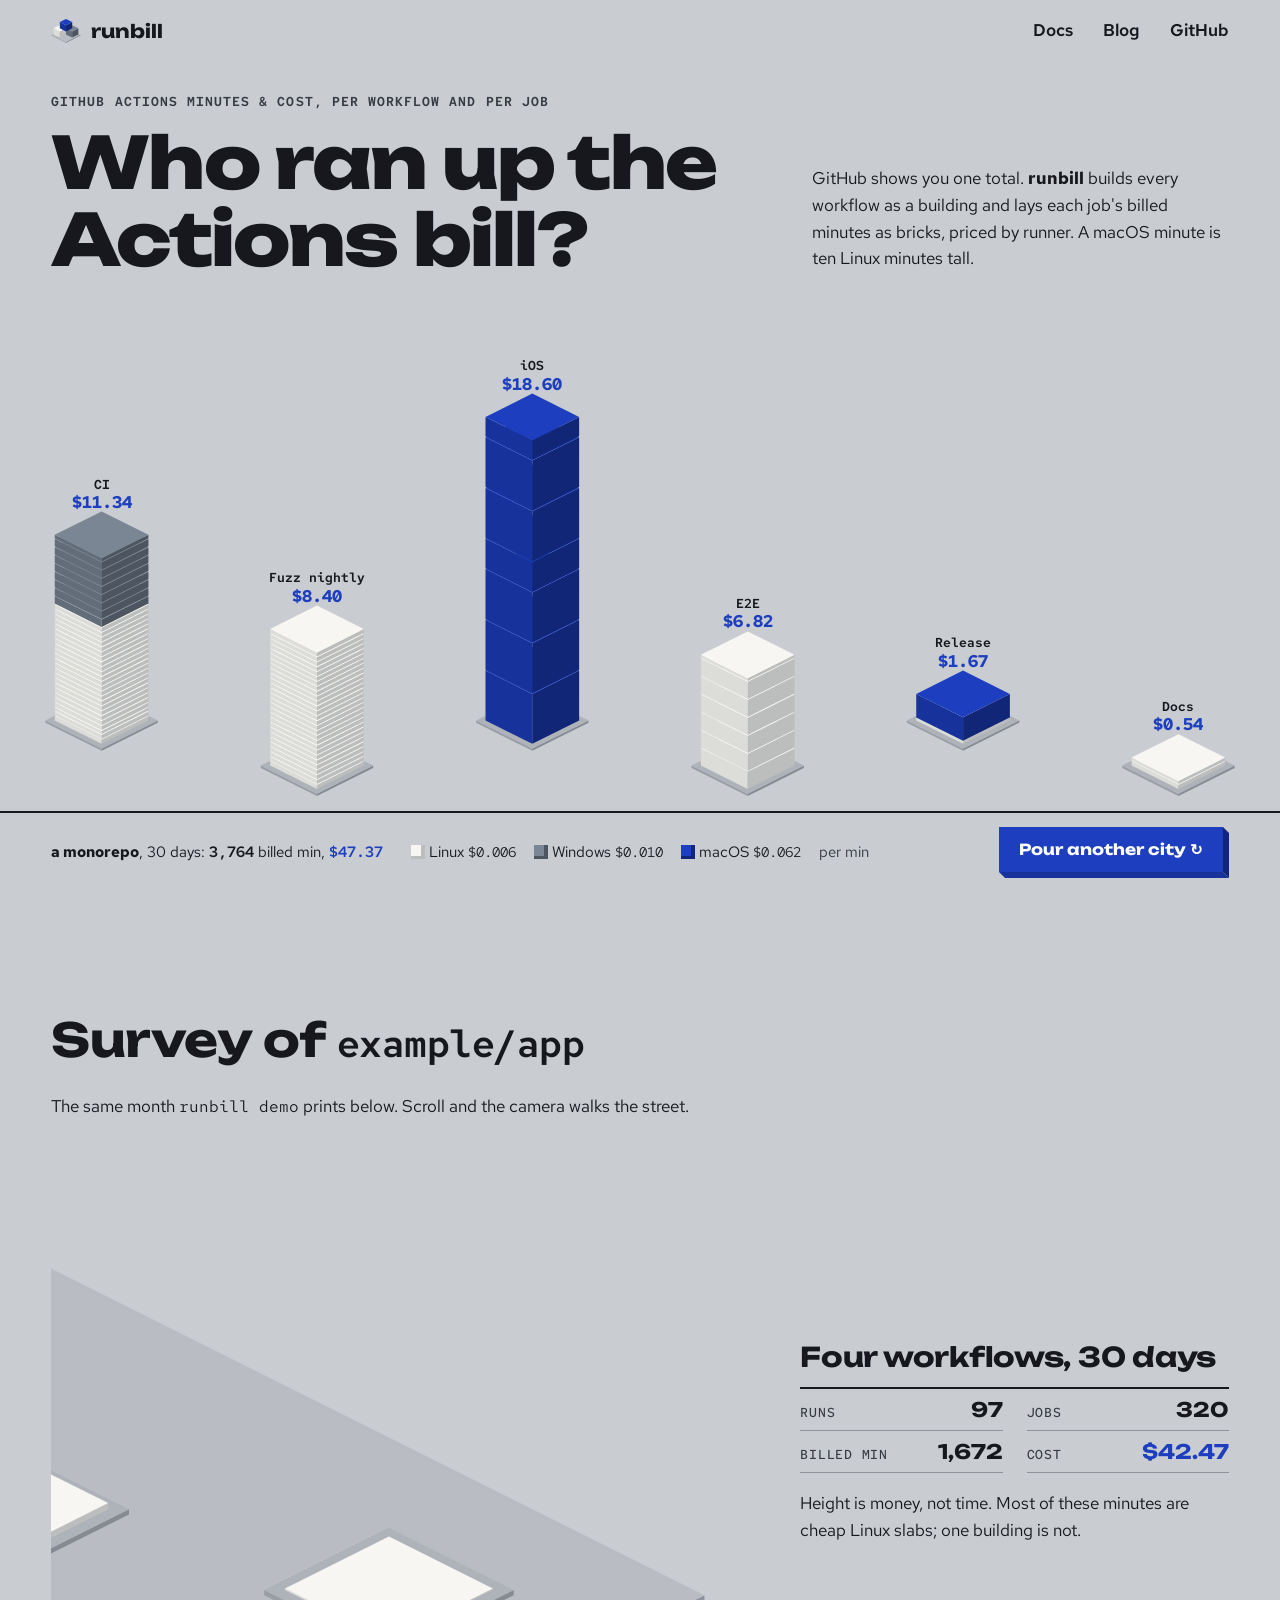
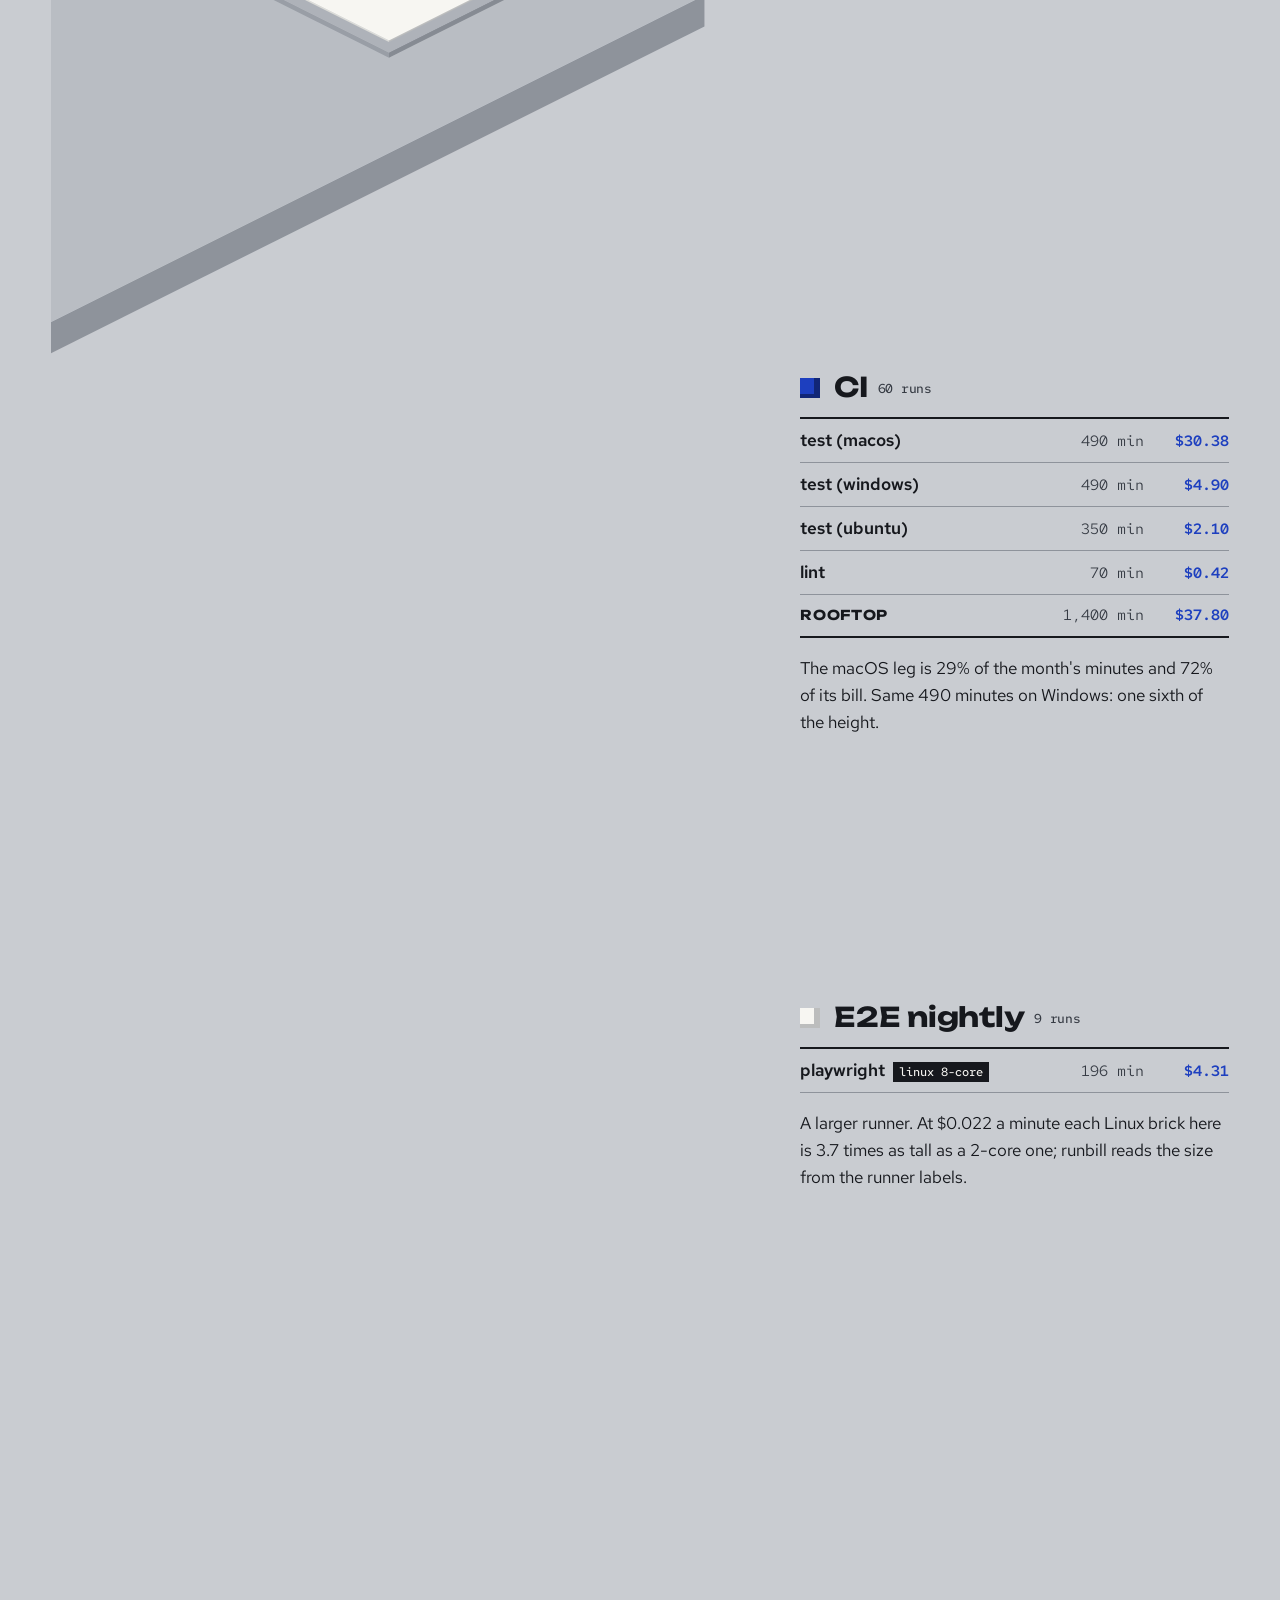
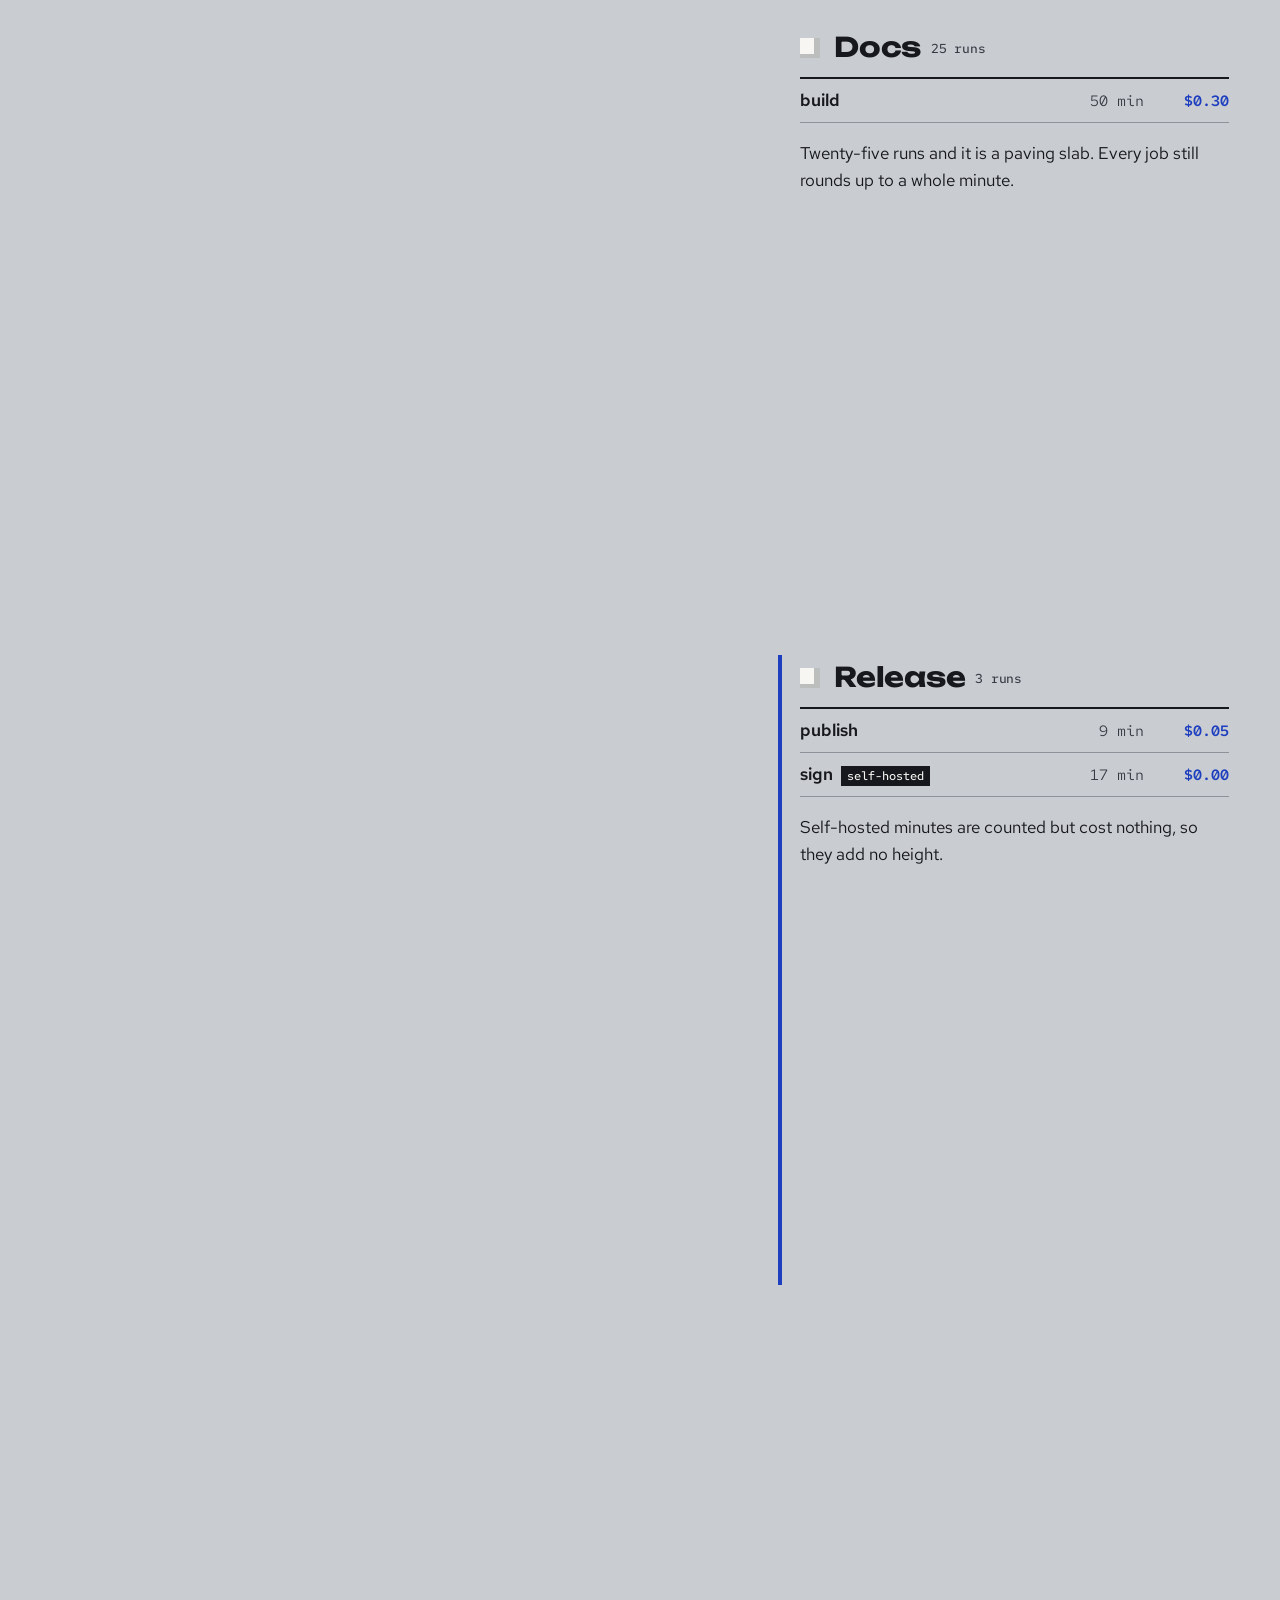
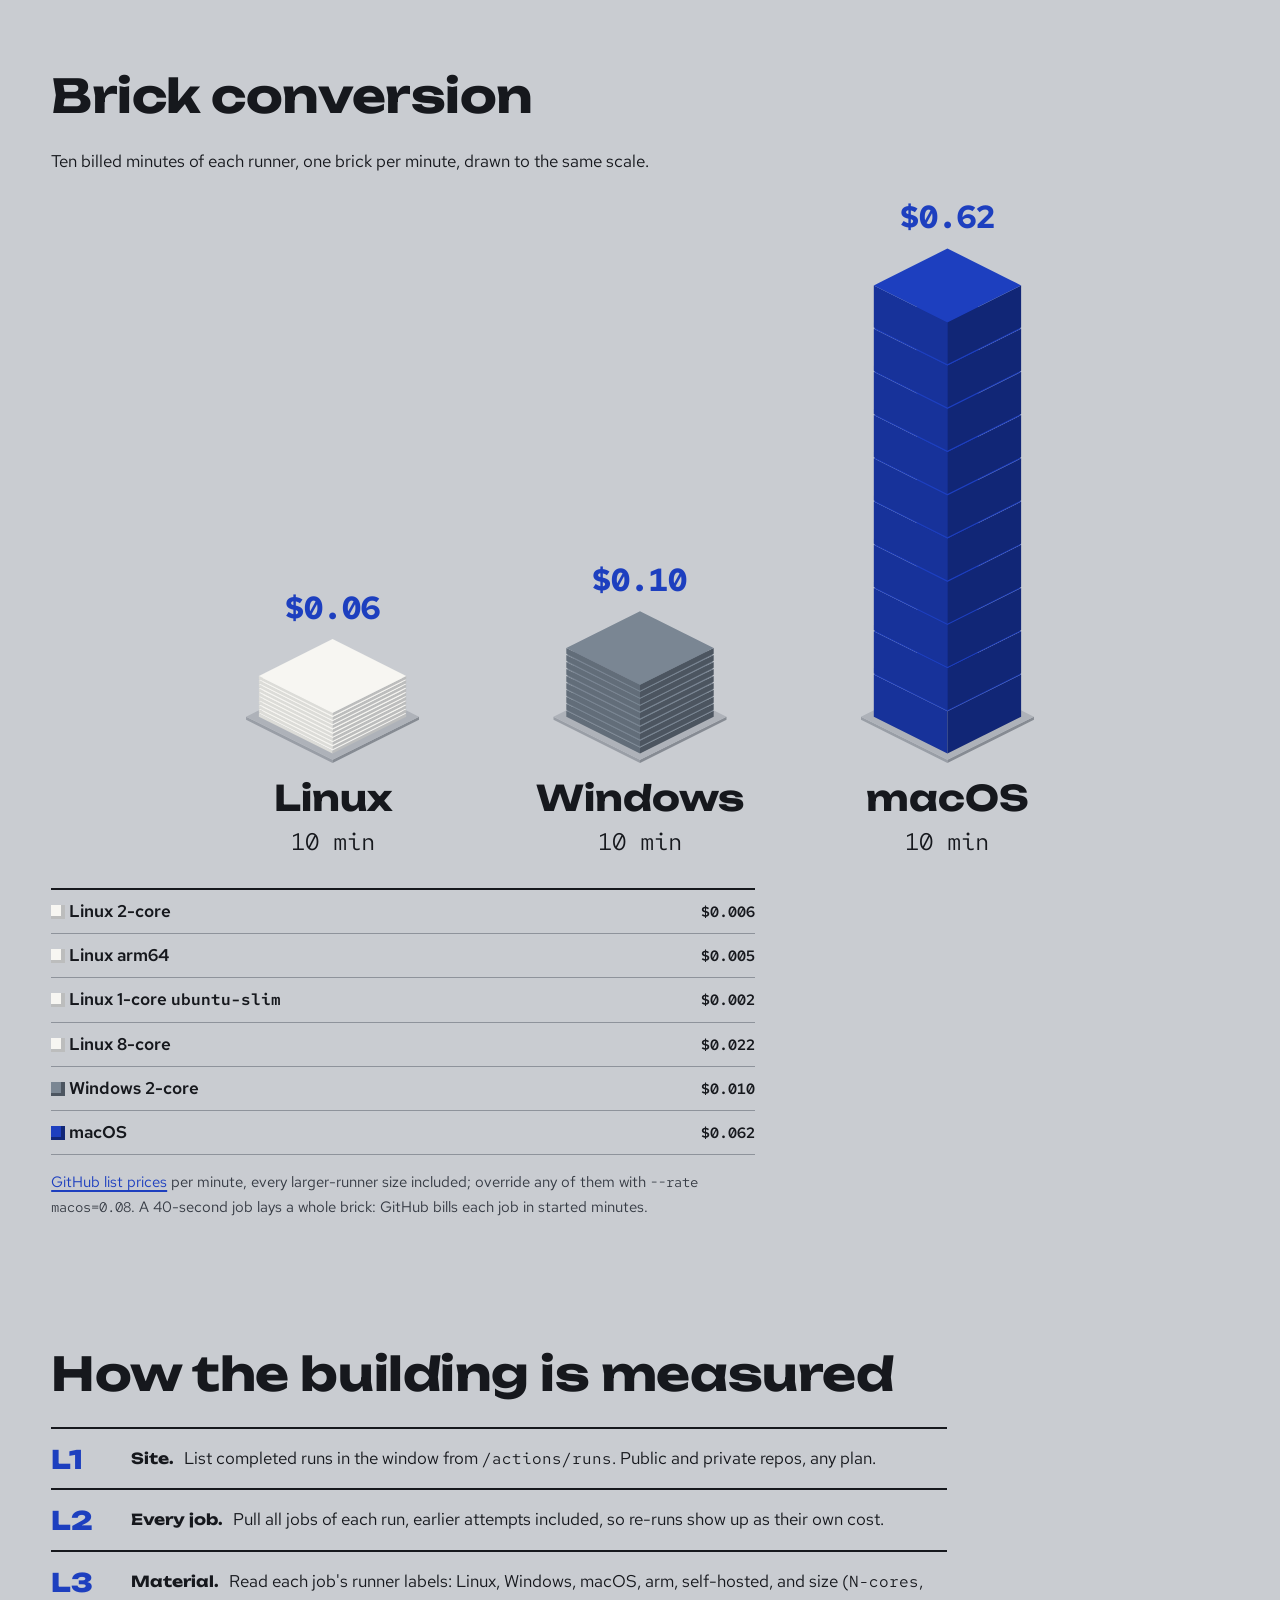
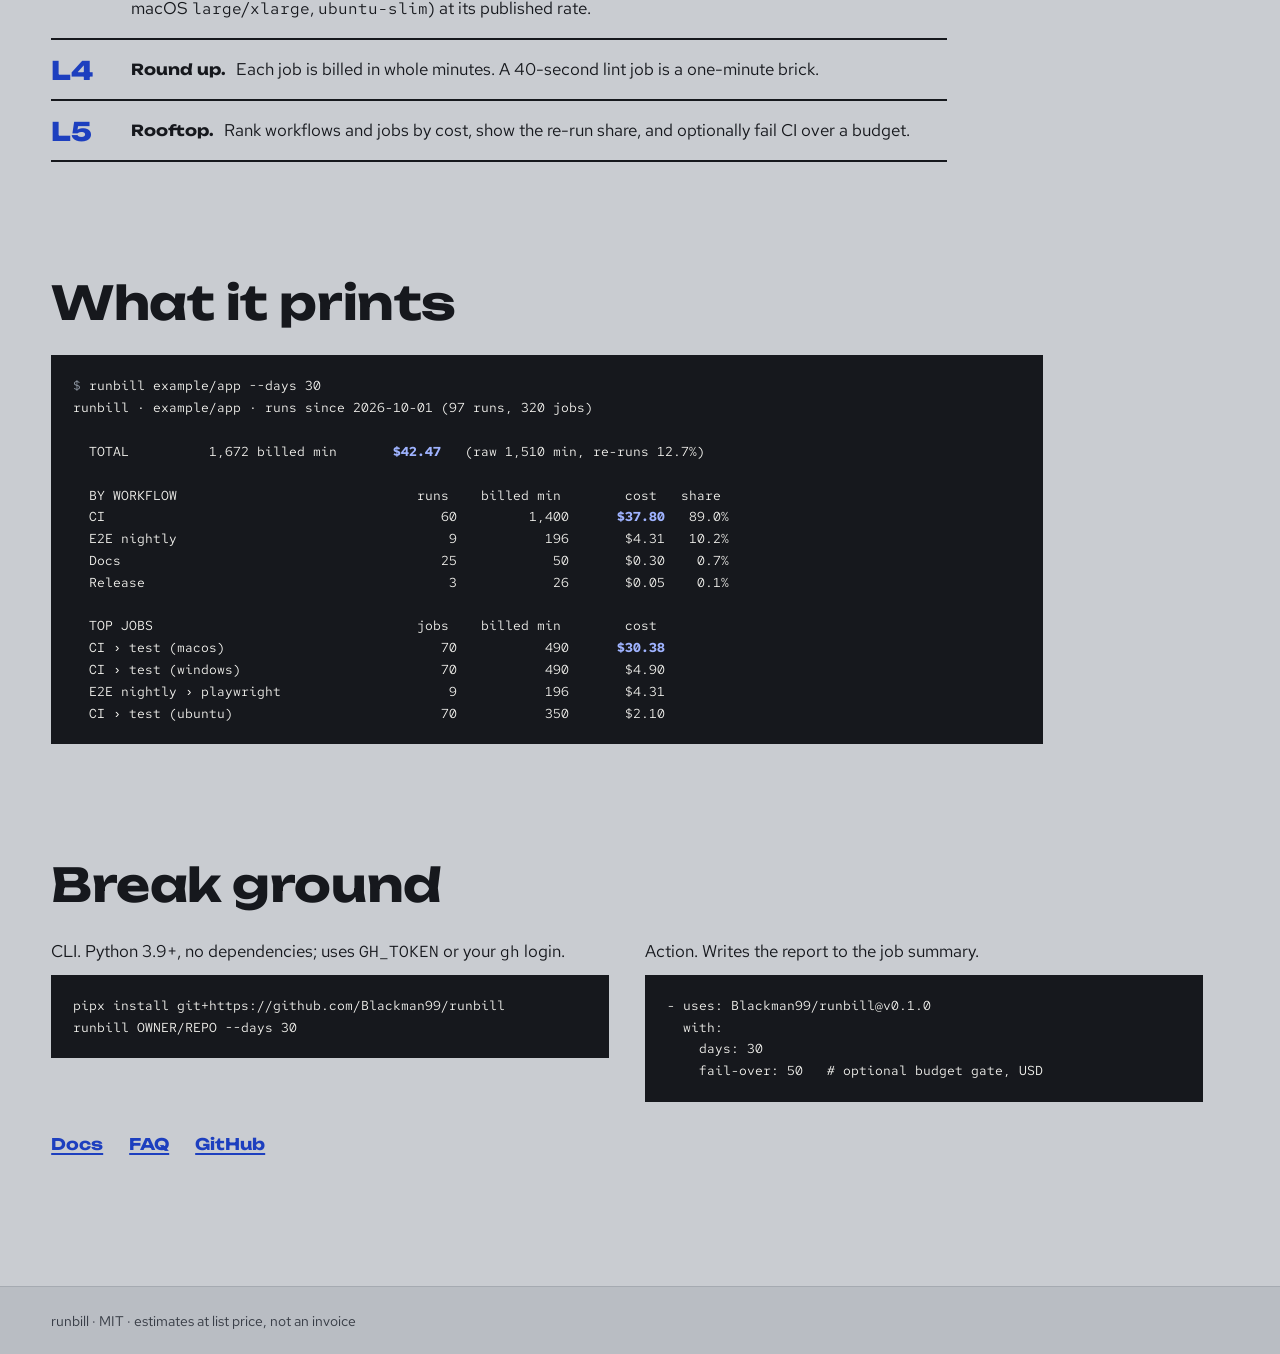
==== site/index.html @ f410d9ad "site: isometric brick-city redesign (landing page, logo, OG/social preview, docs theme, action brand" ====
<!doctype html>
<html lang="en">
<head>
<meta charset="utf-8">
<meta name="viewport" content="width=device-width, initial-scale=1">
<title>runbill: which GitHub Actions workflow is running up your bill?</title>
<meta name="description" content="runbill reads the Actions runs API and prints billed minutes and cost per workflow and per job, rounded the way GitHub bills. CLI + GitHub Action.">
<meta name="theme-color" content="#c9ccd1">
<link rel="canonical" href="https://blackman99.github.io/runbill/">
<link rel="icon" href="favicon.svg" type="image/svg+xml">
<link rel="icon" href="logo-512.png" type="image/png" sizes="512x512">
<link rel="apple-touch-icon" href="logo-512.png">
<meta property="og:type" content="website">
<meta property="og:site_name" content="runbill">
<meta property="og:title" content="runbill: which workflow is running up your Actions bill?">
<meta property="og:description" content="Billed minutes and cost per workflow and per job, from the runs API. CLI + GitHub Action.">
<meta property="og:url" content="https://blackman99.github.io/runbill/">
<meta property="og:image" content="https://blackman99.github.io/runbill/og-image.png">
<meta property="og:image:type" content="image/png">
<meta property="og:image:width" content="1200">
<meta property="og:image:height" content="630">
<meta property="og:image:alt" content="An isometric city of GitHub Actions workflows, each building as tall as its bill, with the line: Who ran up the Actions bill?">
<meta name="twitter:card" content="summary_large_image">
<meta name="twitter:title" content="runbill: which workflow is running up your Actions bill?">
<meta name="twitter:description" content="Billed minutes and cost per workflow and per job, from the runs API. CLI + GitHub Action.">
<meta name="twitter:image" content="https://blackman99.github.io/runbill/og-image.png">
<meta name="twitter:image:alt" content="An isometric city of GitHub Actions workflows, each building as tall as its bill">
<link rel="preload" href="fonts/unbounded.woff2" as="font" type="font/woff2" crossorigin>
<link rel="preload" href="fonts/redhattext.woff2" as="font" type="font/woff2" crossorigin>
<link rel="stylesheet" href="style.css">
</head>
<body>
<header class="bar">
  <a class="mark" href="./" aria-label="runbill home">
    <svg viewBox="0 0 64 64" width="30" height="30" aria-hidden="true"><use href="#cubes"/></svg><span>runbill</span>
  </a>
  <nav aria-label="Site"><a href="docs/">Docs</a><a href="docs/blog/">Blog</a><a href="https://github.com/Blackman99/runbill">GitHub</a></nav>
</header>

<main>
<section class="hero" aria-labelledby="t">
  <div class="stage"><svg id="city" class="city" role="img" aria-labelledby="cityCap"></svg></div>
  <div class="sky">
    <p class="kicker">GitHub Actions minutes &amp; cost, per workflow and per job</p>
    <h1 id="t">Who ran up the Actions&nbsp;bill?</h1>
    <p class="lede">GitHub shows you one total. <b>runbill</b> builds every workflow as a building and lays each job's billed minutes
      as bricks, priced by runner. A macOS minute is ten Linux minutes tall.</p>
  </div>
  <div class="hud">
    <p id="cityCap" class="cap"><b id="cityName">a monorepo</b>, 30 days: <output id="cityMin">0</output> billed min,
      <output id="cityCost" class="usd">$0.00</output></p>
    <p class="key"><span><i class="sw linux"></i>Linux <code>$0.006</code></span><span><i class="sw windows"></i>Windows <code>$0.010</code></span><span><i class="sw macos"></i>macOS <code>$0.062</code></span><span class="per">per min</span></p>
    <button id="again" class="brickbtn" type="button">Pour another city <span aria-hidden="true">↻</span></button>
  </div>
</section>

<section class="survey" aria-labelledby="sv">
  <div class="survey-head">
    <h2 id="sv">Survey of <code>example/app</code></h2>
    <p>The same month <code>runbill demo</code> prints below. Scroll and the camera walks the street.</p>
  </div>
  <div class="survey-body">
    <div class="pin"><svg id="tour" class="city tour" role="img" aria-label="example/app as four buildings: CI is a tower of $37.80, E2E nightly $4.31, Docs $0.30, Release $0.05"></svg></div>
    <ol class="stops">
      <li class="stop" data-b="-1">
        <h3>Four workflows, 30 days</h3>
        <dl class="legend"><div><dt>runs</dt><dd>97</dd></div><div><dt>jobs</dt><dd>320</dd></div><div><dt>billed min</dt><dd>1,672</dd></div><div><dt>cost</dt><dd class="usd">$42.47</dd></div></dl>
        <p>Height is money, not time. Most of these minutes are cheap Linux slabs; one building is not.</p>
      </li>
      <li class="stop" data-b="0">
        <h3><i class="sw macos"></i>CI <small>60 runs</small></h3>
        <dl class="legend jobs">
          <div><dt>test (macos)</dt><dd>490 min</dd><dd class="usd">$30.38</dd></div>
          <div><dt>test (windows)</dt><dd>490 min</dd><dd class="usd">$4.90</dd></div>
          <div><dt>test (ubuntu)</dt><dd>350 min</dd><dd class="usd">$2.10</dd></div>
          <div><dt>lint</dt><dd>70 min</dd><dd class="usd">$0.42</dd></div>
          <div class="sum"><dt>rooftop</dt><dd>1,400 min</dd><dd class="usd">$37.80</dd></div>
        </dl>
        <p>The macOS leg is 29% of the month's minutes and 72% of its bill. Same 490 minutes on Windows: one sixth of the height.</p>
      </li>
      <li class="stop" data-b="1">
        <h3><i class="sw linux"></i>E2E nightly <small>9 runs</small></h3>
        <dl class="legend jobs">
          <div><dt>playwright <span class="tag">linux 8-core</span></dt><dd>196 min</dd><dd class="usd">$4.31</dd></div>
        </dl>
        <p>A larger runner. At $0.022 a minute each Linux brick here is 3.7 times as tall as a 2-core one; runbill reads the size from the runner labels.</p>
      </li>
      <li class="stop" data-b="2">
        <h3><i class="sw linux"></i>Docs <small>25 runs</small></h3>
        <dl class="legend jobs">
          <div><dt>build</dt><dd>50 min</dd><dd class="usd">$0.30</dd></div>
        </dl>
        <p>Twenty-five runs and it is a paving slab. Every job still rounds up to a whole minute.</p>
      </li>
      <li class="stop" data-b="3">
        <h3><i class="sw linux"></i>Release <small>3 runs</small></h3>
        <dl class="legend jobs">
          <div><dt>publish</dt><dd>9 min</dd><dd class="usd">$0.05</dd></div>
          <div><dt>sign <span class="tag">self-hosted</span></dt><dd>17 min</dd><dd class="usd">$0.00</dd></div>
        </dl>
        <p>Self-hosted minutes are counted but cost nothing, so they add no height.</p>
      </li>
    </ol>
  </div>
</section>

<section class="convert" aria-labelledby="cv">
  <h2 id="cv">Brick conversion</h2>
  <p class="intro">Ten billed minutes of each runner, one brick per minute, drawn to the same scale.</p>
  <svg id="conv" class="conv" role="img" aria-label="Ten minutes of Linux is a stack 10 units tall costing $0.06; Windows 17 units, $0.10; macOS 103 units, $0.62"></svg>
  <dl class="rates legend">
    <div><dt><i class="sw linux"></i>Linux 2-core</dt><dd>$0.006</dd></div>
    <div><dt><i class="sw linux"></i>Linux arm64</dt><dd>$0.005</dd></div>
    <div><dt><i class="sw linux"></i>Linux 1-core <code>ubuntu-slim</code></dt><dd>$0.002</dd></div>
    <div><dt><i class="sw linux"></i>Linux 8-core</dt><dd>$0.022</dd></div>
    <div><dt><i class="sw windows"></i>Windows 2-core</dt><dd>$0.010</dd></div>
    <div><dt><i class="sw macos"></i>macOS</dt><dd>$0.062</dd></div>
  </dl>
  <p class="fine"><a href="https://docs.github.com/en/billing/reference/actions-runner-pricing">GitHub list prices</a> per minute, every larger-runner size included; override any of them with <code>--rate macos=0.08</code>.
    A 40-second job lays a whole brick: GitHub bills each job in started minutes.</p>
</section>

<section class="storeys" aria-labelledby="hw">
  <h2 id="hw">How the building is measured</h2>
  <ol>
    <li><b>Site.</b> List completed runs in the window from <code>/actions/runs</code>. Public and private repos, any plan.</li>
    <li><b>Every job.</b> Pull all jobs of each run, earlier attempts included, so re-runs show up as their own cost.</li>
    <li><b>Material.</b> Read each job's runner labels: Linux, Windows, macOS, arm, self-hosted, and size (<code>N-cores</code>, macOS <code>large</code>/<code>xlarge</code>, <code>ubuntu-slim</code>) at its published rate.</li>
    <li><b>Round up.</b> Each job is billed in whole minutes. A 40-second lint job is a one-minute brick.</li>
    <li><b>Rooftop.</b> Rank workflows and jobs by cost, show the re-run share, and optionally fail CI over a budget.</li>
  </ol>
</section>

<section class="report" aria-labelledby="rp">
  <h2 id="rp">What it prints</h2>
  <pre class="term" tabindex="0"><code><span class="p">$</span> runbill example/app --days 30
runbill · example/app · runs since 2026-10-01 (97 runs, 320 jobs)

  TOTAL          1,672 billed min       <b>$42.47</b>   (raw 1,510 min, re-runs 12.7%)

  BY WORKFLOW                              runs    billed min        cost   share
  CI                                          60         1,400      <b>$37.80</b>   89.0%
  E2E nightly                                  9           196       $4.31   10.2%
  Docs                                        25            50       $0.30    0.7%
  Release                                      3            26       $0.05    0.1%

  TOP JOBS                                 jobs    billed min        cost
  CI › test (macos)                           70           490      <b>$30.38</b>
  CI › test (windows)                         70           490       $4.90
  E2E nightly › playwright                     9           196       $4.31
  CI › test (ubuntu)                          70           350       $2.10</code></pre>
</section>

<section class="install" aria-labelledby="in">
  <h2 id="in">Break ground</h2>
  <div class="cols">
    <div>
      <p>CLI. Python 3.9+, no dependencies; uses <code>GH_TOKEN</code> or your <code>gh</code> login.</p>
      <pre class="term"><code>pipx install git+https://github.com/Blackman99/runbill
runbill OWNER/REPO --days 30</code></pre>
    </div>
    <div>
      <p>Action. Writes the report to the job summary.</p>
      <pre class="term"><code>- uses: Blackman99/runbill@v0.1.0
  with:
    days: 30
    fail-over: 50   # optional budget gate, USD</code></pre>
    </div>
  </div>
  <p class="links"><a href="docs/">Docs</a><a href="docs/faq/">FAQ</a><a href="https://github.com/Blackman99/runbill">GitHub</a></p>
</section>
</main>

<footer><p>runbill · MIT · estimates at list price, not an invoice</p></footer>

<svg width="0" height="0" style="position:absolute" aria-hidden="true">
  <symbol id="cubes" viewBox="0 0 64 64"><polygon points="1.38,42.3 32,57.62 32,54.71 1.38,39.4" fill="#a5aab1"/><polygon points="62.62,42.3 32,57.62 32,54.71 62.62,39.4" fill="#8e939b"/><polygon points="32,24.09 62.62,39.4 32,54.71 1.38,39.4" fill="#b9bdc3"/><polygon points="5.6,39.4 18.8,46 18.8,32.8 5.6,26.2" fill="#dcdcd8"/><polygon points="32,39.4 18.8,46 18.8,32.8 32,26.2" fill="#bcbdbd"/><polygon points="18.8,19.6 32,26.2 18.8,32.8 5.6,26.2" fill="#f7f6f2"/><polygon points="32,39.4 45.2,46 45.2,32.8 32,26.2" fill="#626d79"/><polygon points="58.4,39.4 45.2,46 45.2,32.8 58.4,26.2" fill="#4c5560"/><polygon points="45.2,19.6 58.4,26.2 45.2,32.8 32,26.2" fill="#7a8693"/><polygon points="18.8,26.2 32,32.8 32,19.6 18.8,13" fill="#17329a"/><polygon points="45.2,26.2 32,32.8 32,19.6 45.2,13" fill="#112676"/><polygon points="32,6.4 45.2,13 32,19.6 18.8,13" fill="#1d3fbf"/></symbol>
</svg>
<script src="iso.js" defer></script>
<script src="app.js" defer></script>
</body>
</html>
---- site/style.css ----
@font-face{font-family:"Unbounded";src:url(fonts/unbounded.woff2) format("woff2");font-weight:200 900;font-display:swap}
@font-face{font-family:"Red Hat Text";src:url(fonts/redhattext.woff2) format("woff2");font-weight:300 700;font-display:swap}
@font-face{font-family:"Red Hat Mono";src:url(fonts/redhatmono.woff2) format("woff2");font-weight:300 700;font-display:swap}
:root{
  --concrete:#c9ccd1;--plaza:#b9bdc3;--plaza-l:#a5aab1;--plaza-r:#8e939b;--ink:#16181d;--ink-2:#353a43;
  --linux:#f7f6f2;--linux-l:#dcdcd8;--linux-r:#bcbdbd;
  --win:#7a8693;--win-l:#626d79;--win-r:#4c5560;
  --cobalt:#1d3fbf;--cobalt-l:#17329a;--cobalt-r:#112676;
  --disp:"Unbounded","Arial Black",sans-serif;--text:"Red Hat Text",system-ui,sans-serif;--mono:"Red Hat Mono",ui-monospace,monospace;
  --pad:clamp(18px,4vw,56px);
}
*{box-sizing:border-box}
html{background:var(--concrete);color:var(--ink);-webkit-text-size-adjust:100%}
body{margin:0;font:400 1.0625rem/1.6 var(--text)}
a{color:var(--cobalt);text-underline-offset:.2em;text-decoration-thickness:2px}
a:hover{color:var(--ink)}
:focus-visible{outline:3px solid var(--cobalt);outline-offset:3px}
code,pre,output,.usd{font-family:var(--mono)}
code{font-size:.92em}
h1,h2,h3{font-family:var(--disp);font-weight:700;letter-spacing:-.01em;line-height:1.08;margin:0}
h2{font-size:clamp(1.6rem,4vw,2.9rem);margin-bottom:.6em}
h2 code{font-family:var(--mono);font-weight:600;font-size:.82em}
.usd{color:var(--cobalt);font-weight:600}

/* top bar */
.bar{display:flex;align-items:center;justify-content:space-between;gap:16px;padding:16px var(--pad)}
.mark{display:flex;align-items:center;gap:10px;color:var(--ink);text-decoration:none;font:700 1.15rem var(--disp)}
.bar nav{display:flex;gap:clamp(14px,3vw,30px);font-weight:600}
.bar nav a{color:var(--ink);text-decoration:none}
.bar nav a:hover{color:var(--cobalt);text-decoration:underline}

/* hero: headline in the sky, the city stands on the page's concrete, full width */
.hero{position:relative;display:grid;grid-template-rows:auto 1fr auto;height:max(620px,calc(100svh - 62px));overflow:hidden;padding:0}
.stage{grid-row:1/3;grid-column:1;position:relative;min-height:0}
.sky{grid-row:1;grid-column:1;align-self:start;position:relative;z-index:1;padding:clamp(8px,2.4vw,34px) var(--pad) 0;pointer-events:none;display:grid;grid-template-columns:minmax(0,1.7fr) minmax(16rem,1fr);column-gap:clamp(24px,4vw,64px);align-items:end}
.sky .kicker{grid-column:1/-1}
.sky a{pointer-events:auto}
.kicker{font:600 .82rem/1.3 var(--mono);text-transform:uppercase;letter-spacing:.08em;margin:0 0 14px;color:var(--ink-2)}
h1{font-size:clamp(2.1rem,5.6vw,5.2rem);font-weight:800;letter-spacing:-.025em}
.lede{max-width:30rem;font-size:clamp(1rem,1.3vw,1.15rem);margin:0 0 .4em}
.city{display:block;width:100%;height:auto;overflow:visible}
#city{position:absolute;inset:0;width:100%;height:100%}
.city text{font-family:var(--mono);paint-order:stroke;stroke:var(--concrete);stroke-width:4px;stroke-linejoin:round}
.city .lead{stroke:var(--ink);stroke-width:1;vector-effect:non-scaling-stroke}
.lbl{transition:transform .18s ease-out}
.lbl-v{fill:var(--cobalt);font-weight:700}
.lbl-n{fill:var(--ink);font-weight:600}
.hud{grid-row:3;display:flex;flex-wrap:wrap;align-items:center;gap:10px 28px;padding:14px var(--pad) 22px;background:var(--concrete);border-top:2px solid var(--ink);font-size:.95rem}
.hud p{margin:0}
.cap output{font-weight:600}
.key{display:flex;flex-wrap:wrap;align-items:center;gap:6px 18px}
.key span{white-space:nowrap}
.per{color:var(--ink-2)}
.sw{display:inline-block;width:14px;height:14px;vertical-align:-2px;margin-right:4px;background:var(--linux);box-shadow:inset -4px -3px 0 var(--linux-r)}
.sw.windows{background:var(--win);box-shadow:inset -4px -3px 0 var(--win-r)}
.sw.macos{background:var(--cobalt);box-shadow:inset -4px -3px 0 var(--cobalt-r)}

/* a button that is a brick: flat top, two iso side faces */
.brickbtn{--d:6px;position:relative;margin-left:auto;margin-right:var(--d);margin-bottom:var(--d);font:700 .95rem var(--disp);color:#fff;background:var(--cobalt);border:0;padding:13px 20px;cursor:pointer;transform:translate(0,0);transition:transform .12s}
.brickbtn::before,.brickbtn::after{content:"";position:absolute;pointer-events:none}
.brickbtn::before{left:0;right:0;top:100%;height:var(--d);background:var(--cobalt-l);transform:skewX(45deg);transform-origin:top left}
.brickbtn::after{top:0;bottom:0;left:100%;width:var(--d);background:var(--cobalt-r);transform:skewY(45deg);transform-origin:top left}
.brickbtn:hover{background:#2348d0}
.brickbtn:active{transform:translate(3px,3px)}
.brickbtn:active::before{height:3px}.brickbtn:active::after{width:3px}

section{padding:clamp(56px,9vw,120px) var(--pad) 0}
section p{max-width:44rem}

/* survey: pinned scene + legend stops */
.survey-head p{margin-top:0}
.survey-body{display:grid;grid-template-columns:minmax(0,1.5fr) minmax(280px,1fr);gap:clamp(20px,4vw,56px);align-items:start}
.pin{position:sticky;top:0;height:100vh;display:flex;align-items:center}
.tour{height:86vh;width:100%;overflow:hidden}
.stops{list-style:none;margin:0;padding:22vh 0 30vh}
.stop{min-height:70vh;padding:8px 0 8px 18px;border-left:4px solid transparent;transition:border-color .3s}
.stop.on{border-left-color:var(--cobalt)}
.stop h3{font-size:clamp(1.25rem,2.2vw,1.7rem);margin-bottom:14px;display:flex;align-items:center;gap:10px;flex-wrap:wrap}
.stop h3 small{font:500 .8rem var(--mono);color:var(--ink-2)}
.stop h3 .sw{width:20px;height:20px;box-shadow:inset -6px -4px 0 var(--linux-r)}
.stop h3 .sw.macos{box-shadow:inset -6px -4px 0 var(--cobalt-r)}
.legend{margin:0;display:grid;gap:0;border-top:2px solid var(--ink)}
.legend>div{display:flex;gap:12px;align-items:baseline;padding:8px 0;border-bottom:1px solid var(--plaza-r)}
.legend dt{flex:1;font-weight:600}
.legend dd{margin:0;font-family:var(--mono);font-size:.95rem}
.legend.jobs dd:not(.usd){color:var(--ink-2);min-width:5.5em;text-align:right}
.legend .usd{min-width:4.8em;text-align:right}
.legend .sum{border-bottom:2px solid var(--ink)}
.legend .sum dt{font-family:var(--disp);font-weight:700;font-size:.85rem;text-transform:uppercase;letter-spacing:.05em}
.stop>.legend:not(.jobs){grid-template-columns:repeat(2,1fr);column-gap:24px}
.stop>.legend:not(.jobs) dt{font:500 .8rem var(--mono);text-transform:uppercase;letter-spacing:.06em;color:var(--ink-2)}
.stop>.legend:not(.jobs) dd{font:700 1.25rem var(--disp)}
.stop>.legend:not(.jobs) dd.usd{color:var(--cobalt)}
.tag{font:500 .72rem var(--mono);background:var(--ink);color:var(--linux);padding:2px 6px;margin-left:4px;white-space:nowrap}

/* conversion chart */
.conv{display:block;width:100%;max-width:980px;height:auto;margin:10px auto 26px;overflow:visible}
.conv text{font-family:var(--mono);font-size:15px;fill:var(--ink)}
.conv .big{font-family:var(--disp);font-weight:700;font-size:22px}
.conv .usdt{fill:var(--cobalt);font-weight:700;font-size:20px}
.rates{max-width:44rem;grid-template-columns:1fr}
.rates dd{font-weight:600}
.fine{font-size:.95rem;color:var(--ink-2)}
.fine a{color:var(--cobalt)}

/* storeys: the measuring steps as floors */
.storeys ol{list-style:none;counter-reset:fl;margin:0;padding:0;max-width:56rem}
.storeys li{counter-increment:fl;position:relative;padding:16px 0 16px 5rem;border-top:2px solid var(--ink)}
.storeys li:last-child{border-bottom:2px solid var(--ink)}
.storeys li::before{content:"L" counter(fl);position:absolute;left:0;top:18px;font:800 1.6rem/1 var(--disp);color:var(--cobalt)}
.storeys b{font-family:var(--disp);font-weight:700;font-size:.95rem;margin-right:6px}

/* terminal blocks */
.term{background:var(--ink);color:var(--linux);font:400 .88rem/1.55 var(--mono);padding:20px 22px;overflow-x:auto;margin:0;max-width:100%}
.term b{color:#9fb3ff;font-weight:700}
.term .p{color:#9aa4b1}
.report .term{max-width:62rem}
.install .cols{display:grid;grid-template-columns:repeat(auto-fit,minmax(min(100%,380px),1fr));gap:20px 36px;max-width:72rem}
.install .cols p{margin:0 0 10px}
.links{display:flex;gap:26px;font-weight:700;font-family:var(--disp);font-size:1rem;margin-top:30px}

footer{margin-top:clamp(70px,10vw,130px);padding:22px var(--pad);background:var(--plaza);border-top:1px solid var(--plaza-l);font-size:.9rem;color:var(--ink-2)}
footer p{margin:0}

@media (max-width:820px){
  .sky{grid-template-columns:1fr}
  .lede{margin-top:16px;max-width:40rem}
  .survey-body{display:block}
  .pin{height:46vh;top:0;z-index:1;background:var(--concrete);border-bottom:1px solid var(--plaza-r)}
  .tour{height:44vh}
  .stops{padding:4vh 0 20vh}
  .stop{min-height:62vh}
  .brickbtn{margin-left:0}
}
@media (max-width:480px){
  .bar nav a[href="docs/blog/"]{display:none}
  .kicker{display:none}
  .key{gap:4px 12px;font-size:.88rem}
  .term{font-size:.78rem;padding:16px}
}
@media (prefers-reduced-motion:reduce){
  *,*::before,*::after{transition:none!important;animation:none!important;scroll-behavior:auto!important}
}
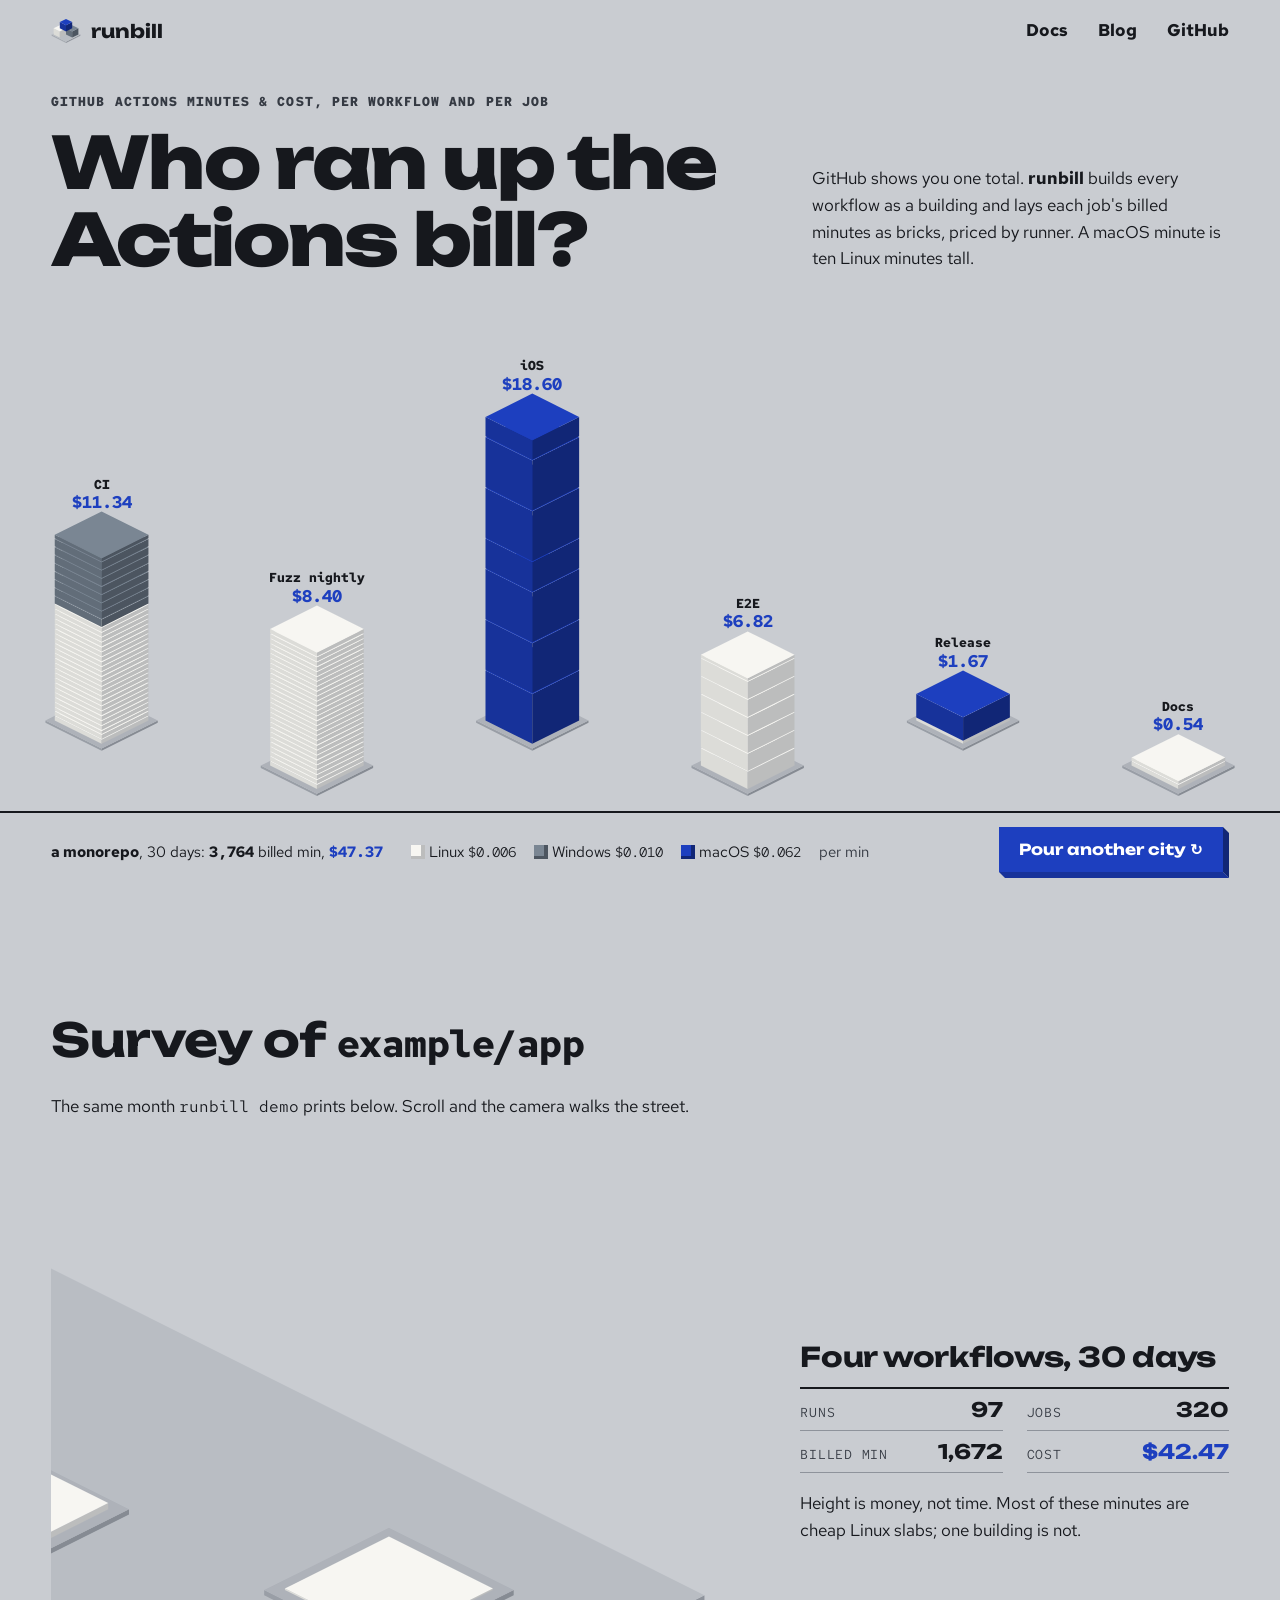
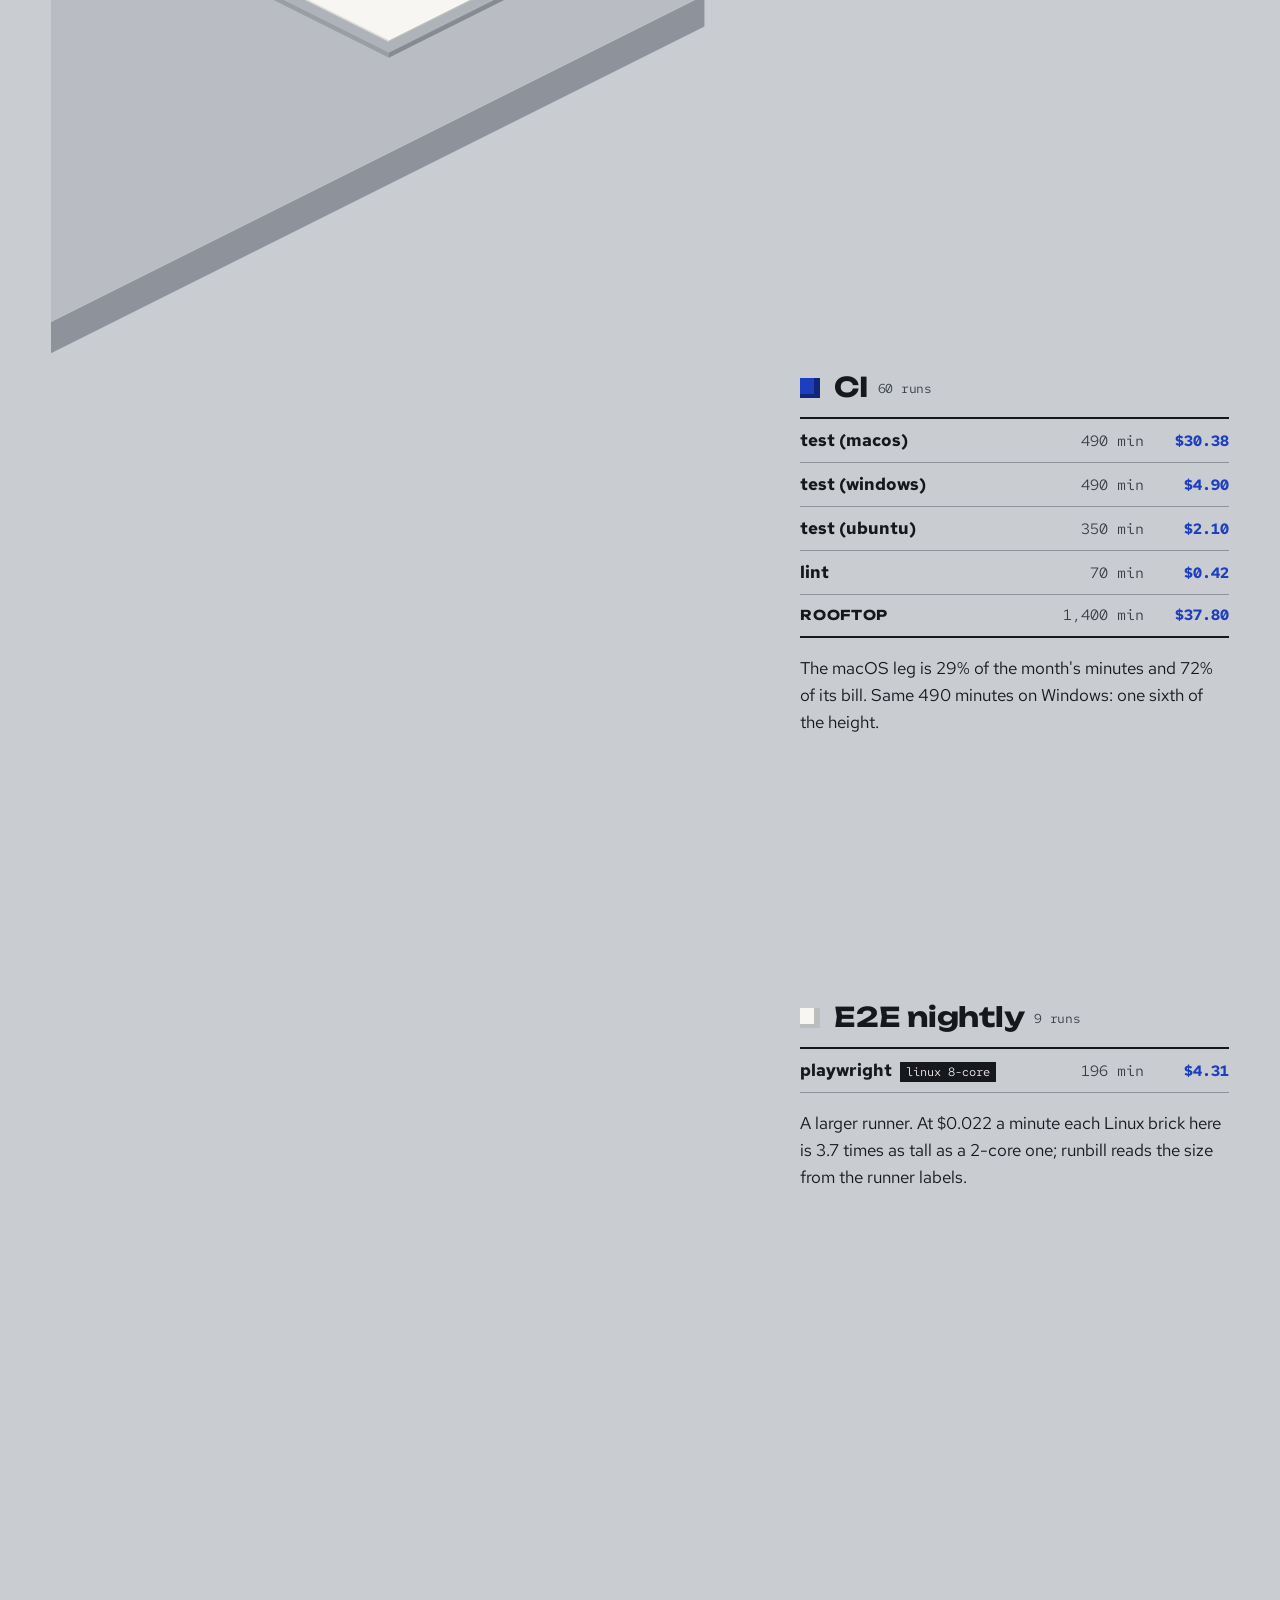
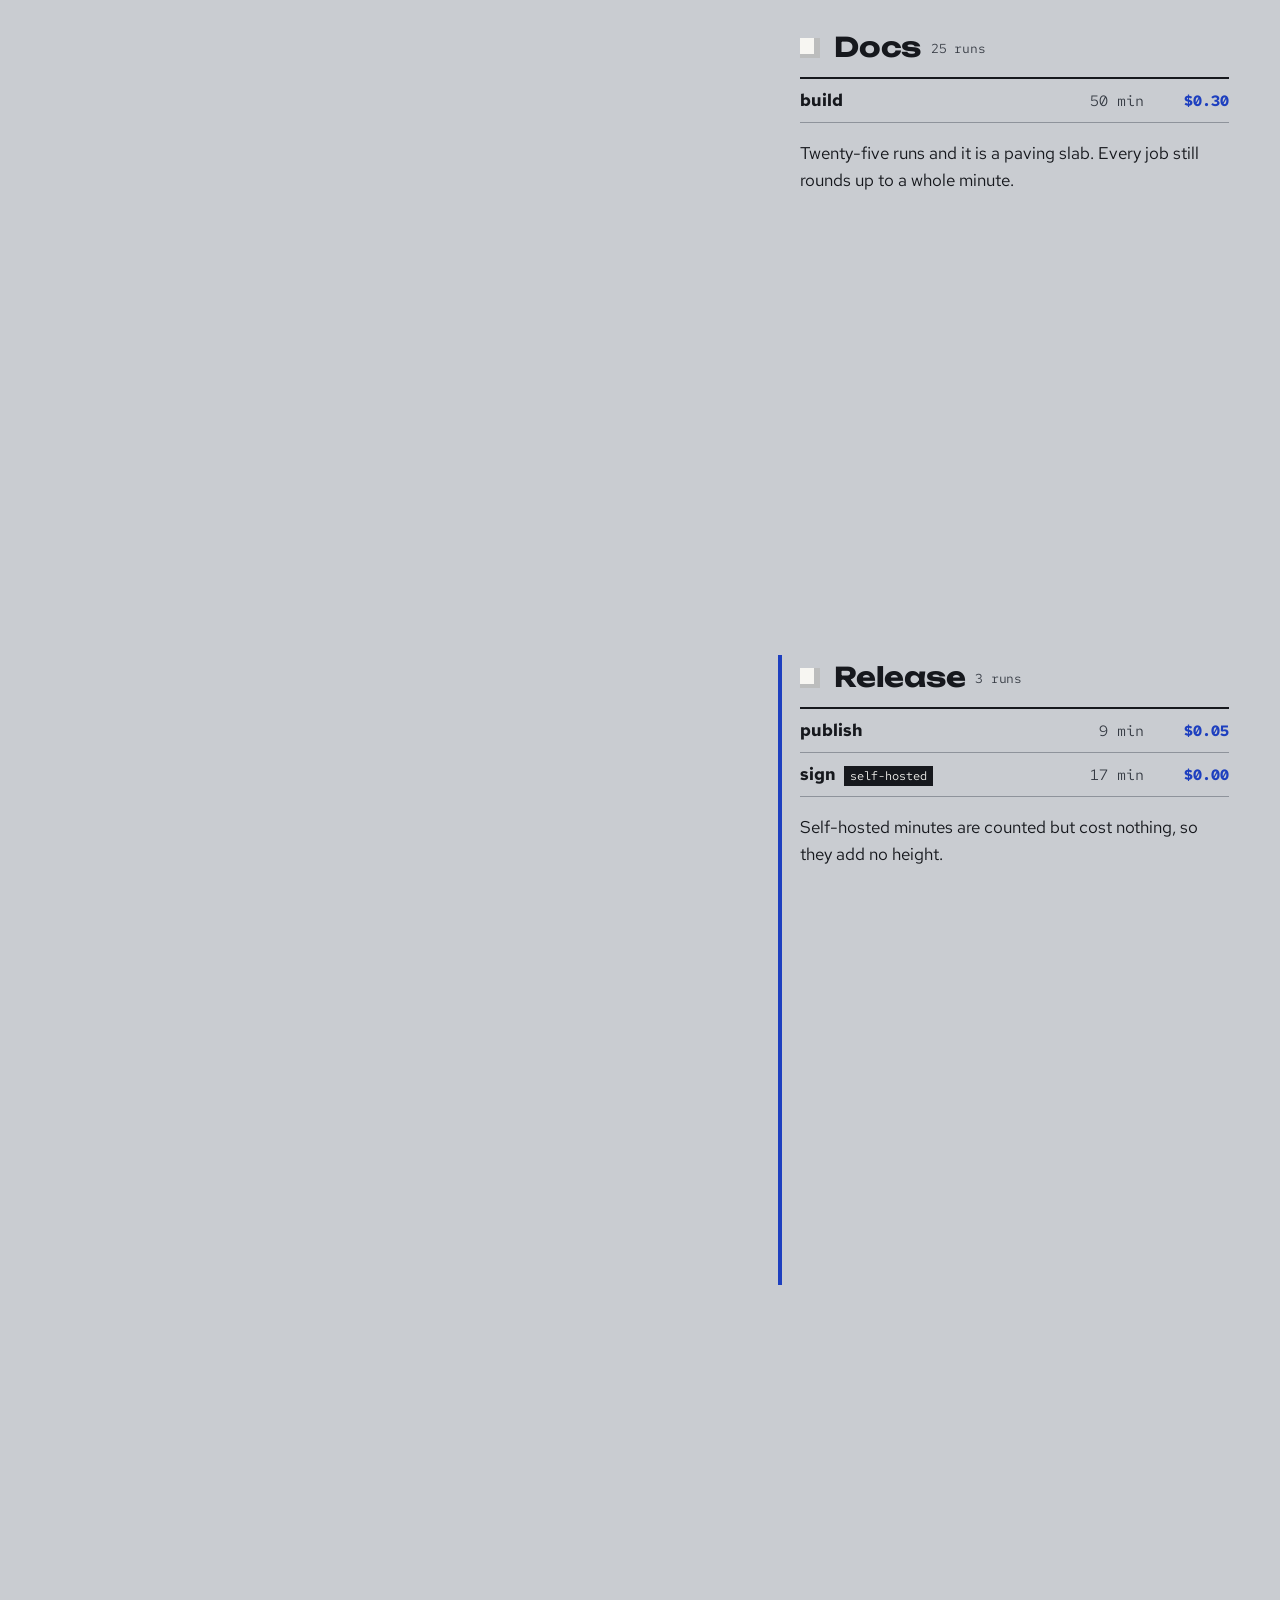
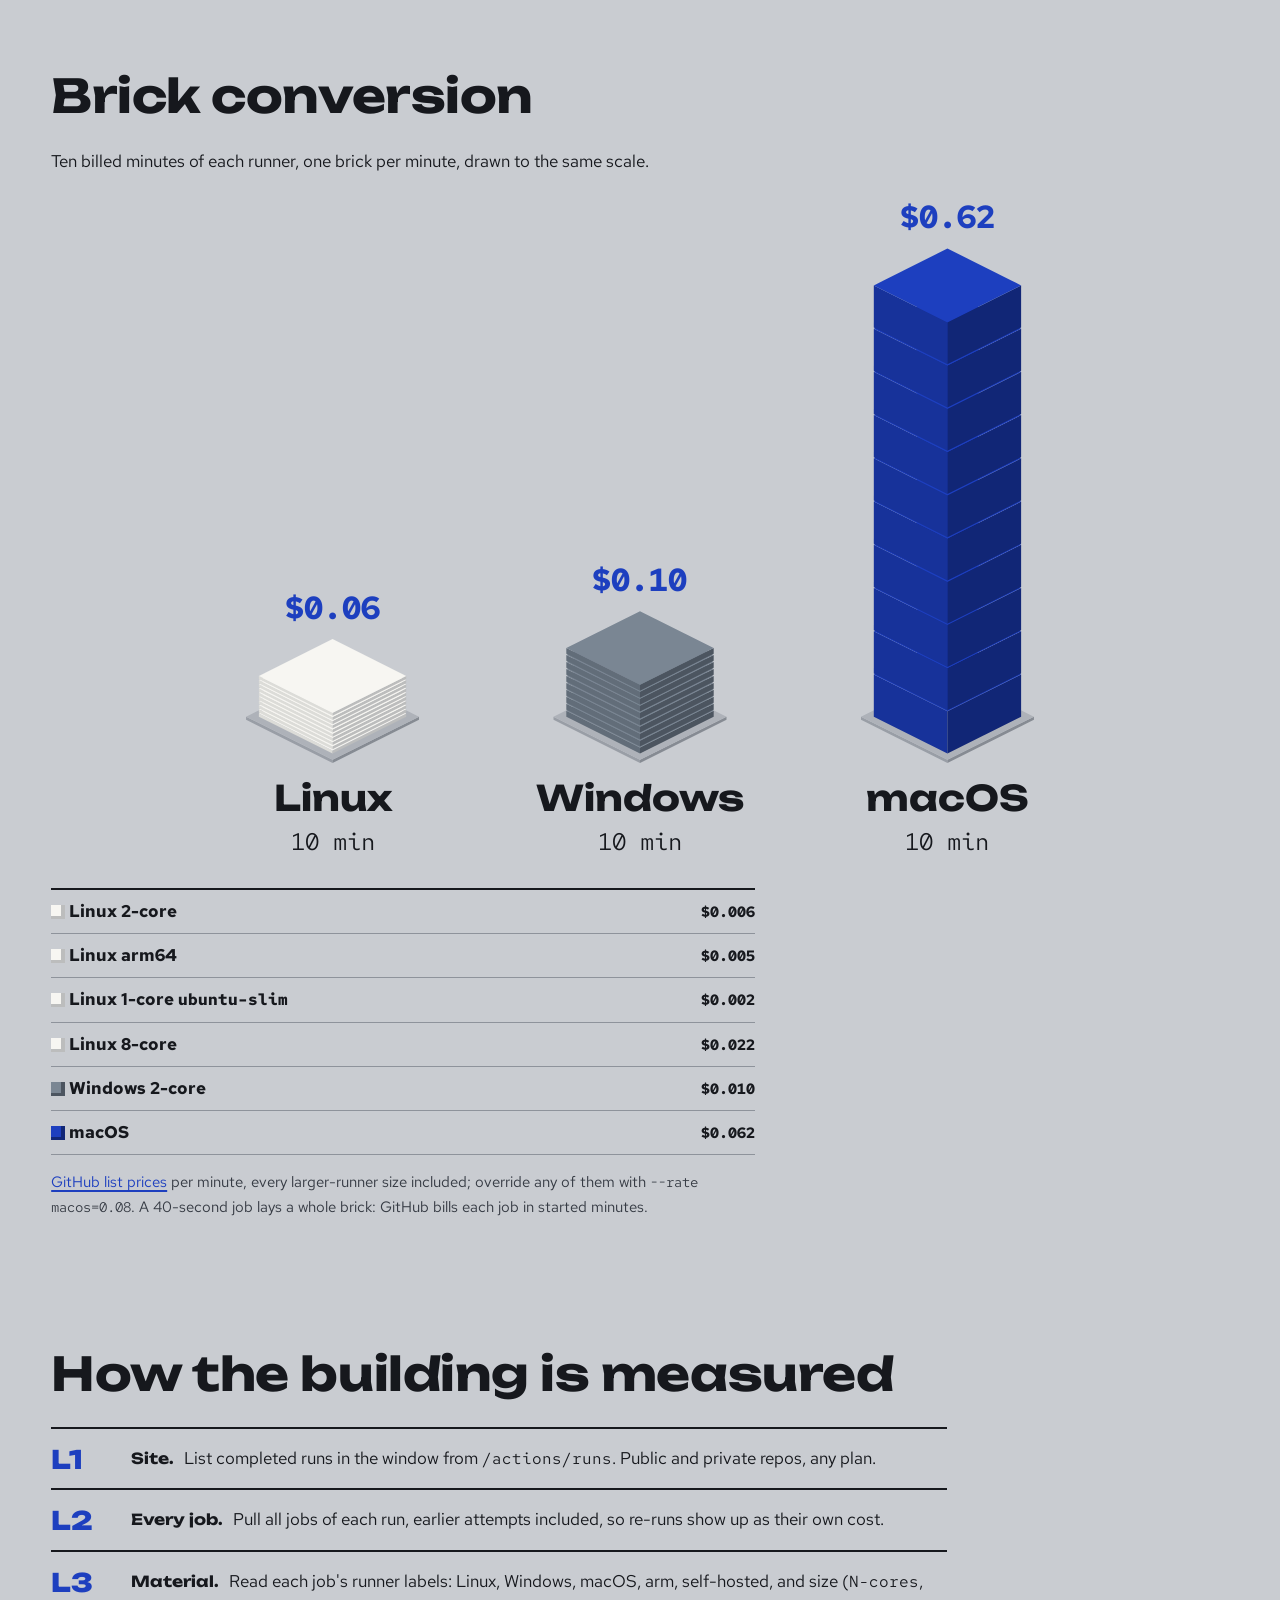
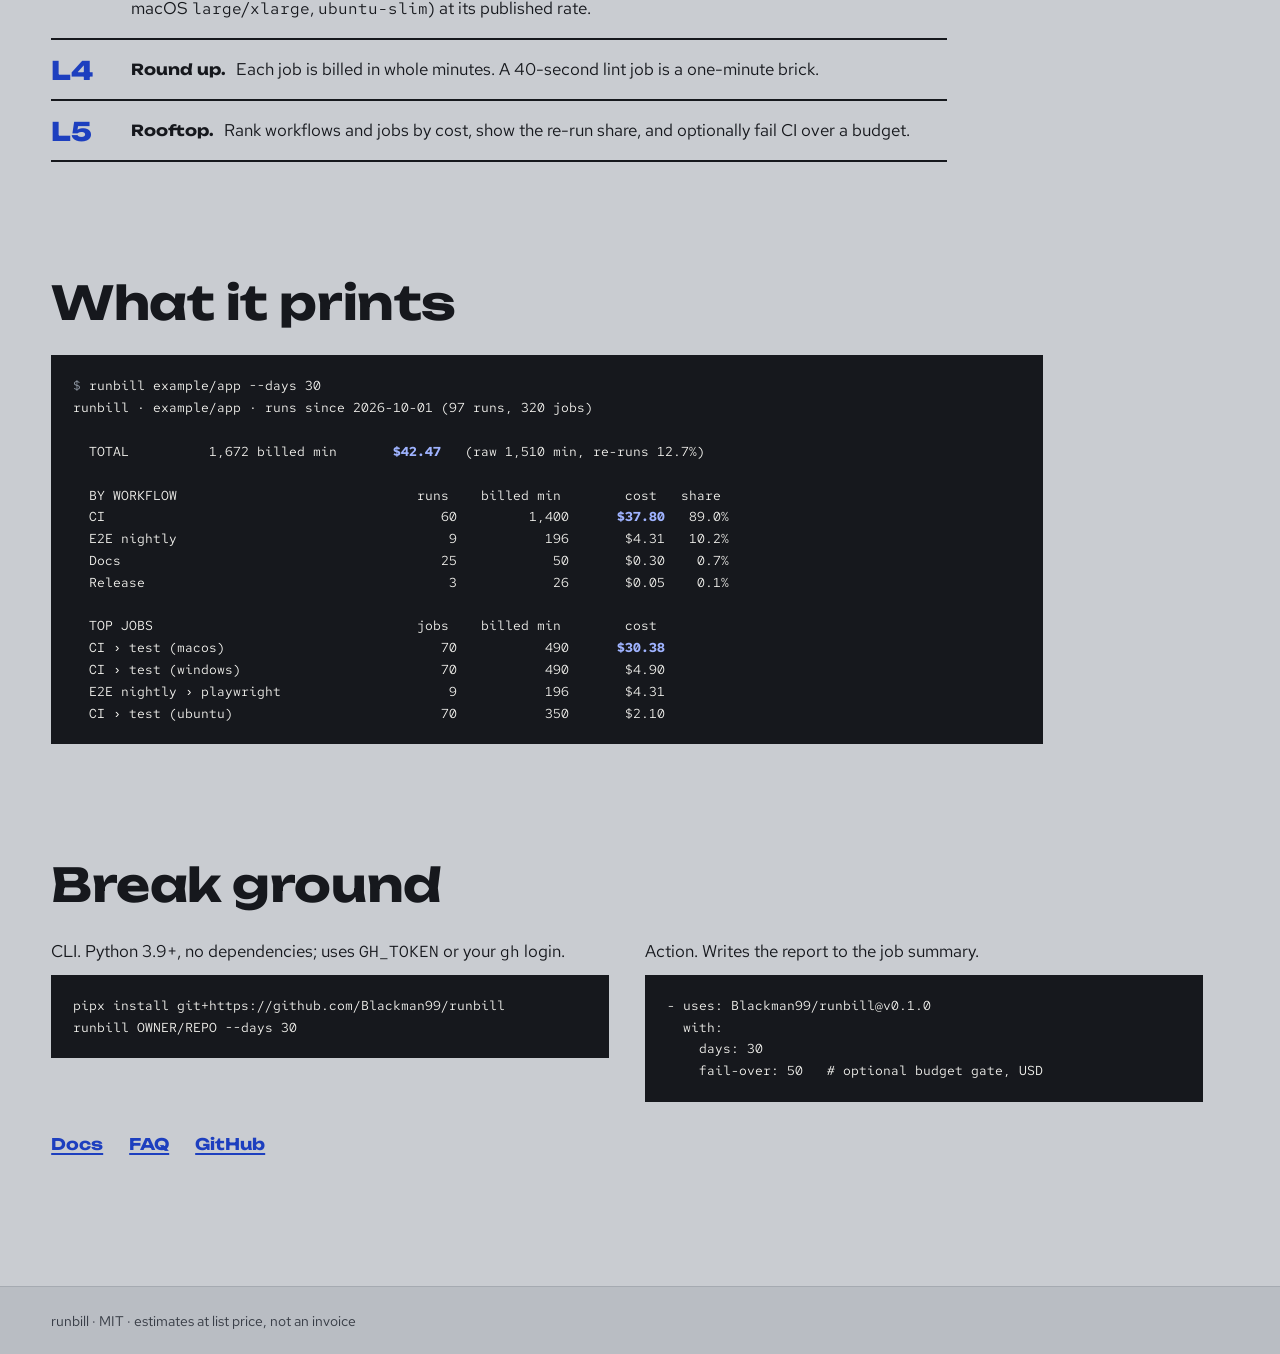
==== commit 129e0e81: "site: static font instances (110 KB -> 75 KB), build the hero after first paint" ====
--- a/site/index.html
+++ b/site/index.html
@@ -25,8 +25,8 @@
 <meta name="twitter:description" content="Billed minutes and cost per workflow and per job, from the runs API. CLI + GitHub Action.">
 <meta name="twitter:image" content="https://blackman99.github.io/runbill/og-image.png">
 <meta name="twitter:image:alt" content="An isometric city of GitHub Actions workflows, each building as tall as its bill">
-<link rel="preload" href="fonts/unbounded.woff2" as="font" type="font/woff2" crossorigin>
-<link rel="preload" href="fonts/redhattext.woff2" as="font" type="font/woff2" crossorigin>
+<link rel="preload" href="fonts/unbounded-800.woff2" as="font" type="font/woff2" crossorigin>
+<link rel="preload" href="fonts/redhattext-400.woff2" as="font" type="font/woff2" crossorigin>
 <link rel="stylesheet" href="style.css">
 </head>
 <body>
--- a/site/style.css
+++ b/site/style.css
@@ -1,6 +1,9 @@
-@font-face{font-family:"Unbounded";src:url(fonts/unbounded.woff2) format("woff2");font-weight:200 900;font-display:swap}
-@font-face{font-family:"Red Hat Text";src:url(fonts/redhattext.woff2) format("woff2");font-weight:300 700;font-display:swap}
-@font-face{font-family:"Red Hat Mono";src:url(fonts/redhatmono.woff2) format("woff2");font-weight:300 700;font-display:swap}
+@font-face{font-family:"Unbounded";src:url(fonts/unbounded-700.woff2) format("woff2");font-weight:500 749;font-display:swap}
+@font-face{font-family:"Unbounded";src:url(fonts/unbounded-800.woff2) format("woff2");font-weight:750 900;font-display:swap}
+@font-face{font-family:"Red Hat Text";src:url(fonts/redhattext-400.woff2) format("woff2");font-weight:300 549;font-display:swap}
+@font-face{font-family:"Red Hat Text";src:url(fonts/redhattext-700.woff2) format("woff2");font-weight:550 800;font-display:swap}
+@font-face{font-family:"Red Hat Mono";src:url(fonts/redhatmono-400.woff2) format("woff2");font-weight:300 549;font-display:swap}
+@font-face{font-family:"Red Hat Mono";src:url(fonts/redhatmono-700.woff2) format("woff2");font-weight:550 800;font-display:swap}
 :root{
   --concrete:#c9ccd1;--plaza:#b9bdc3;--plaza-l:#a5aab1;--plaza-r:#8e939b;--ink:#16181d;--ink-2:#353a43;
   --linux:#f7f6f2;--linux-l:#dcdcd8;--linux-r:#bcbdbd;
@@ -43,6 +46,7 @@
 .city text{font-family:var(--mono);paint-order:stroke;stroke:var(--concrete);stroke-width:4px;stroke-linejoin:round}
 .city .lead{stroke:var(--ink);stroke-width:1;vector-effect:non-scaling-stroke}
 .lbl{transition:transform .18s ease-out}
+.pending .brick{visibility:hidden}
 .lbl-v{fill:var(--cobalt);font-weight:700}
 .lbl-n{fill:var(--ink);font-weight:600}
 .hud{grid-row:3;display:flex;flex-wrap:wrap;align-items:center;gap:10px 28px;padding:14px var(--pad) 22px;background:var(--concrete);border-top:2px solid var(--ink);font-size:.95rem}
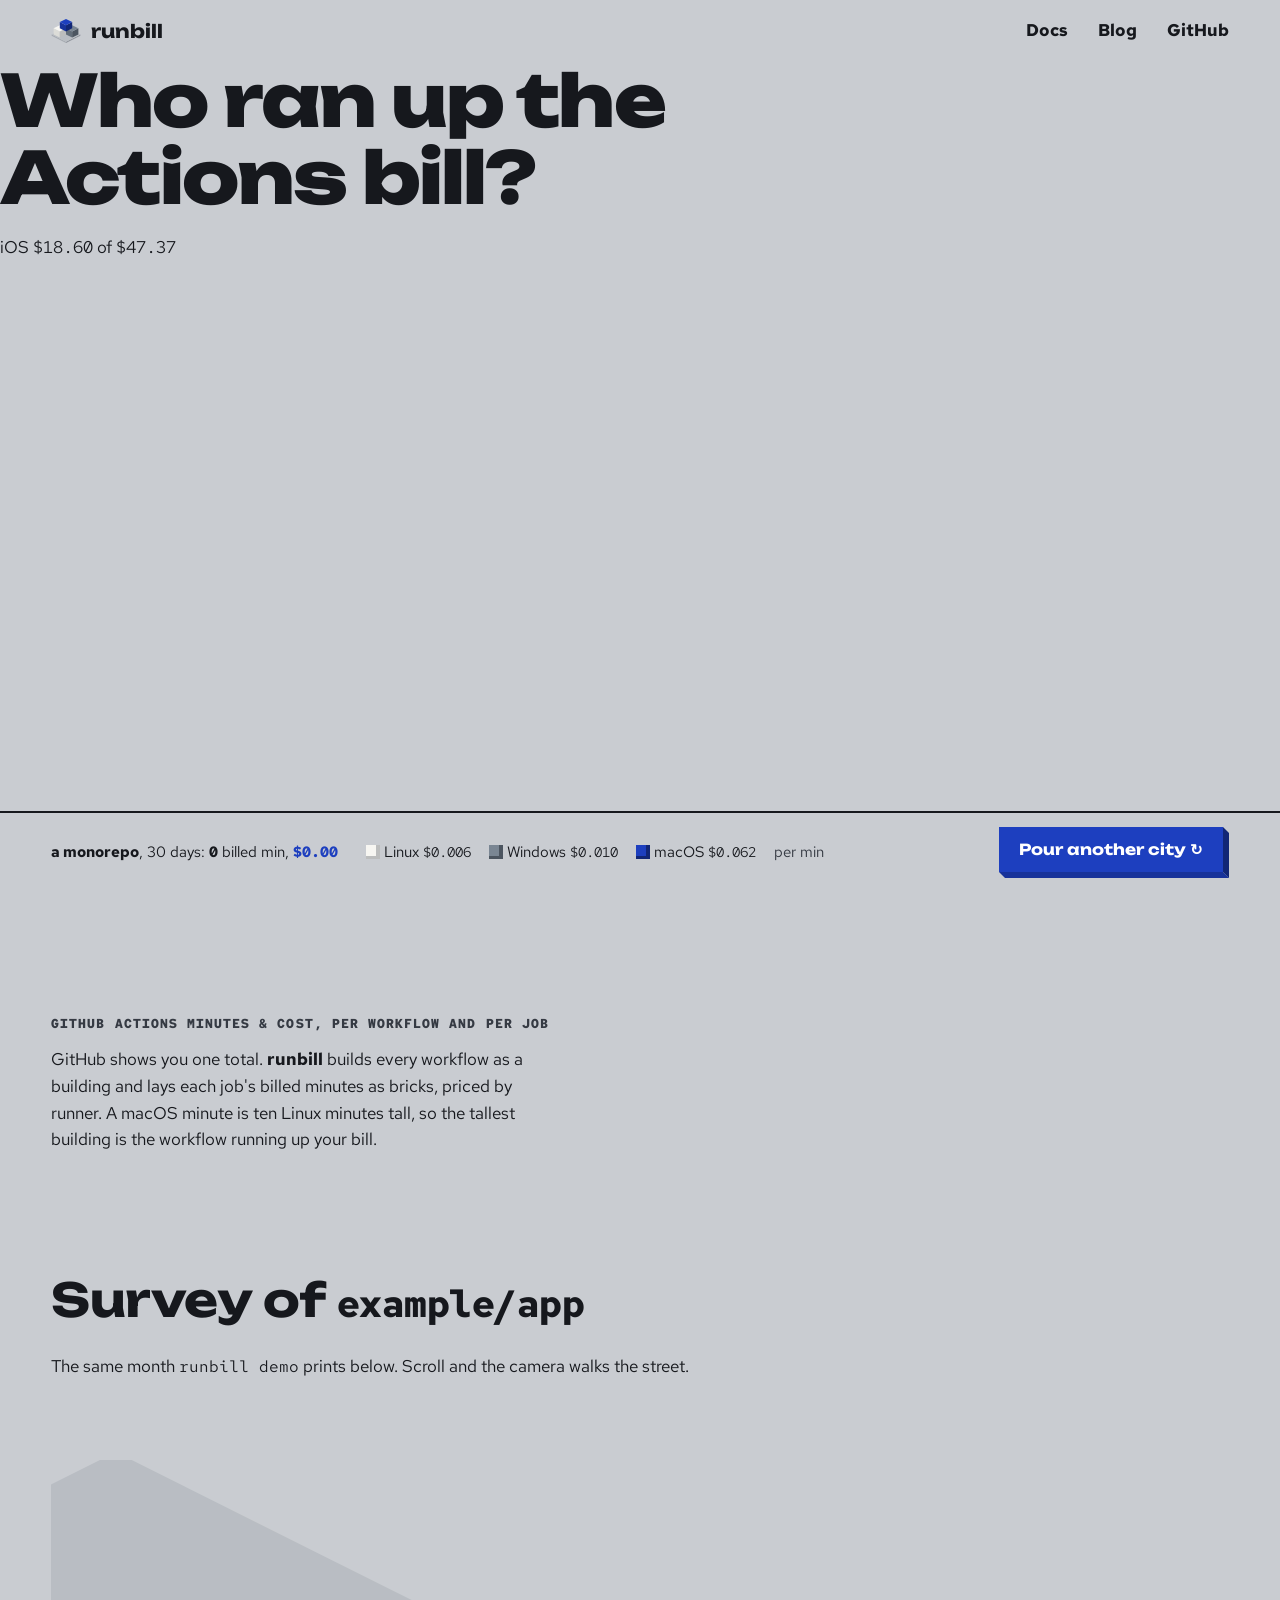
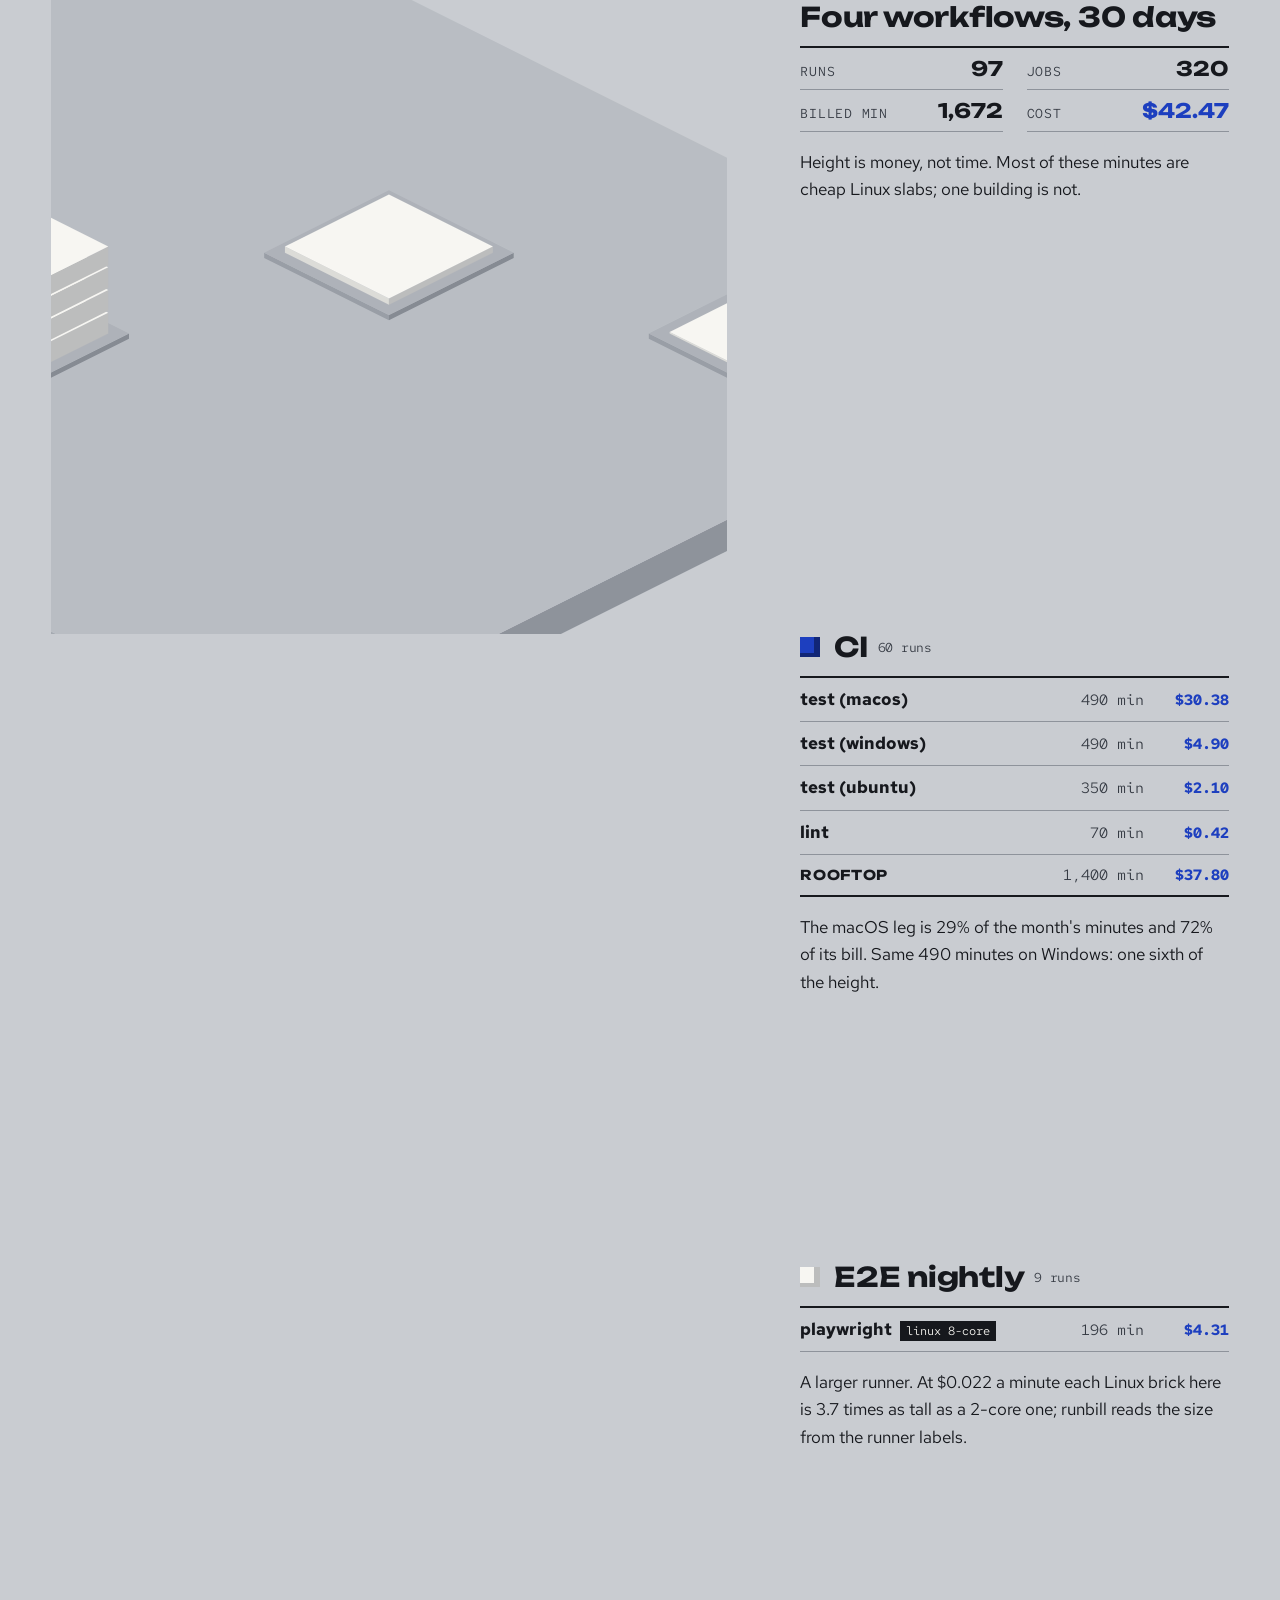
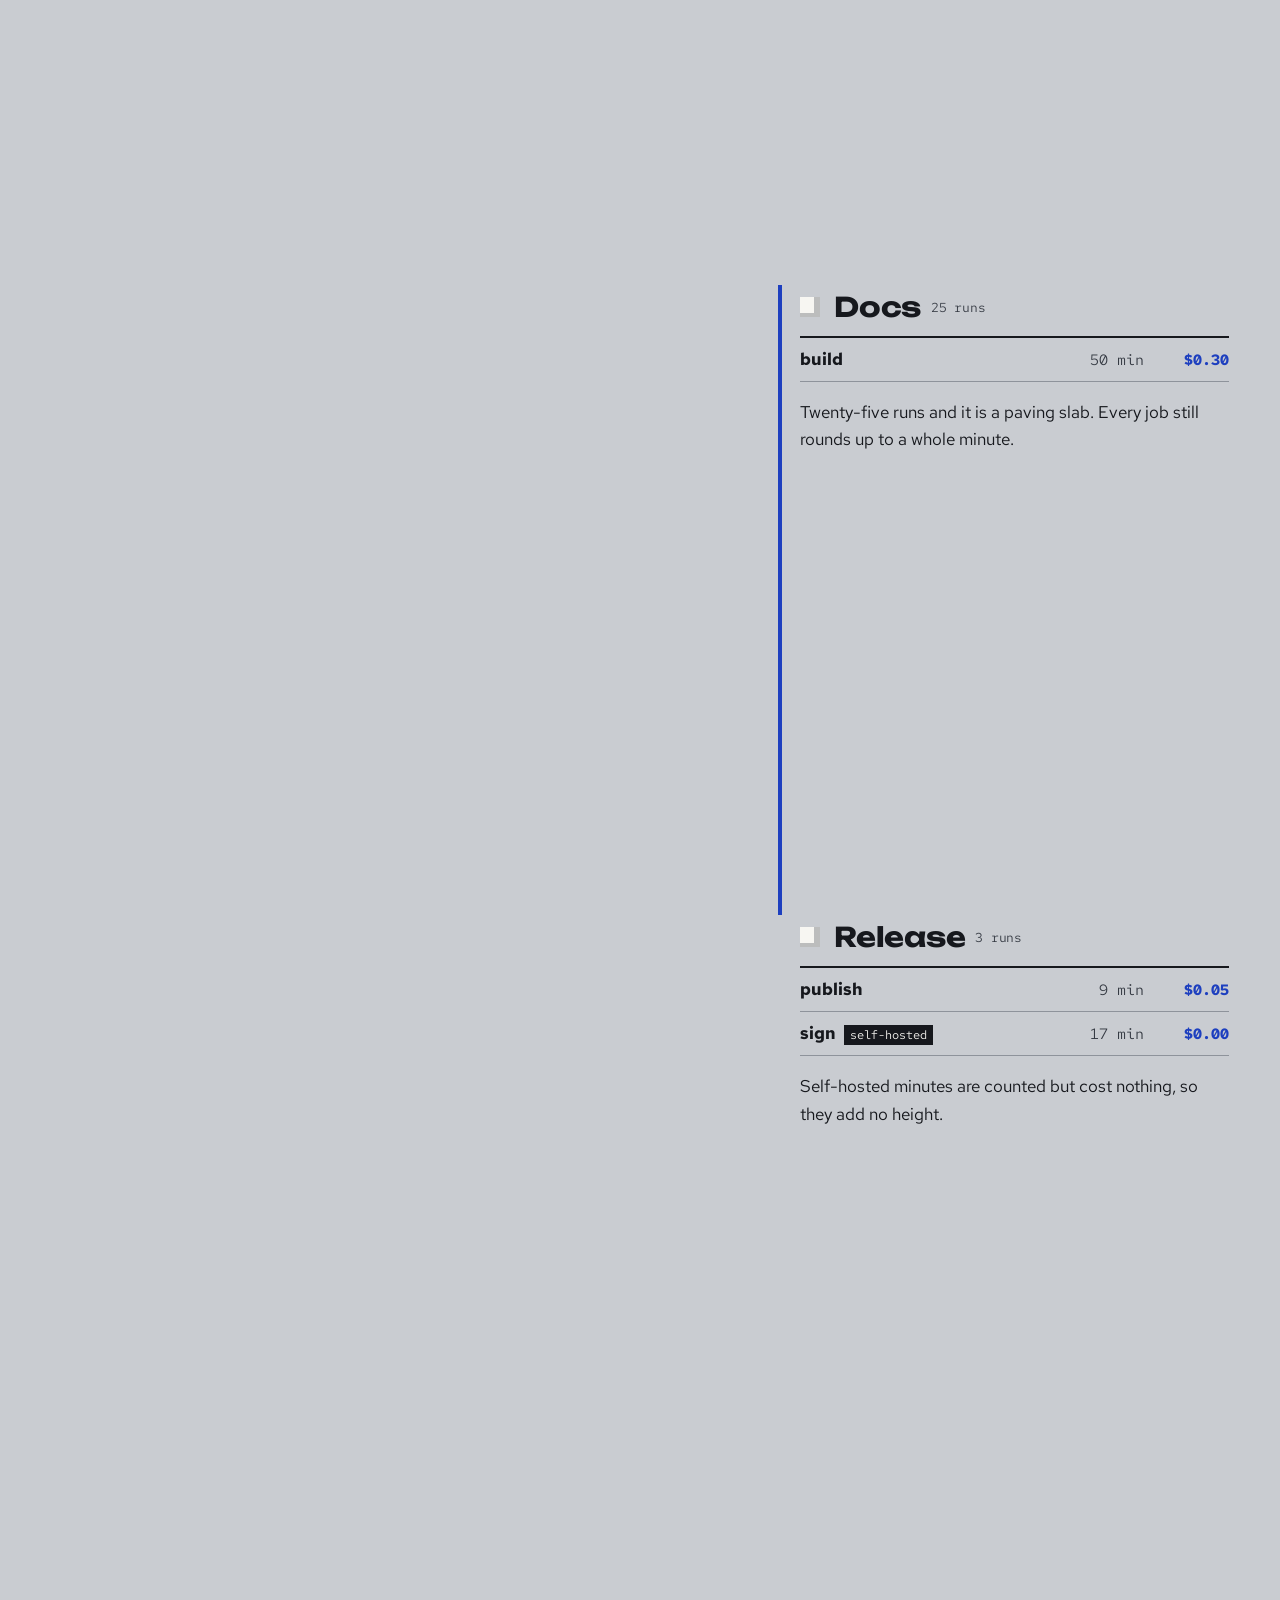
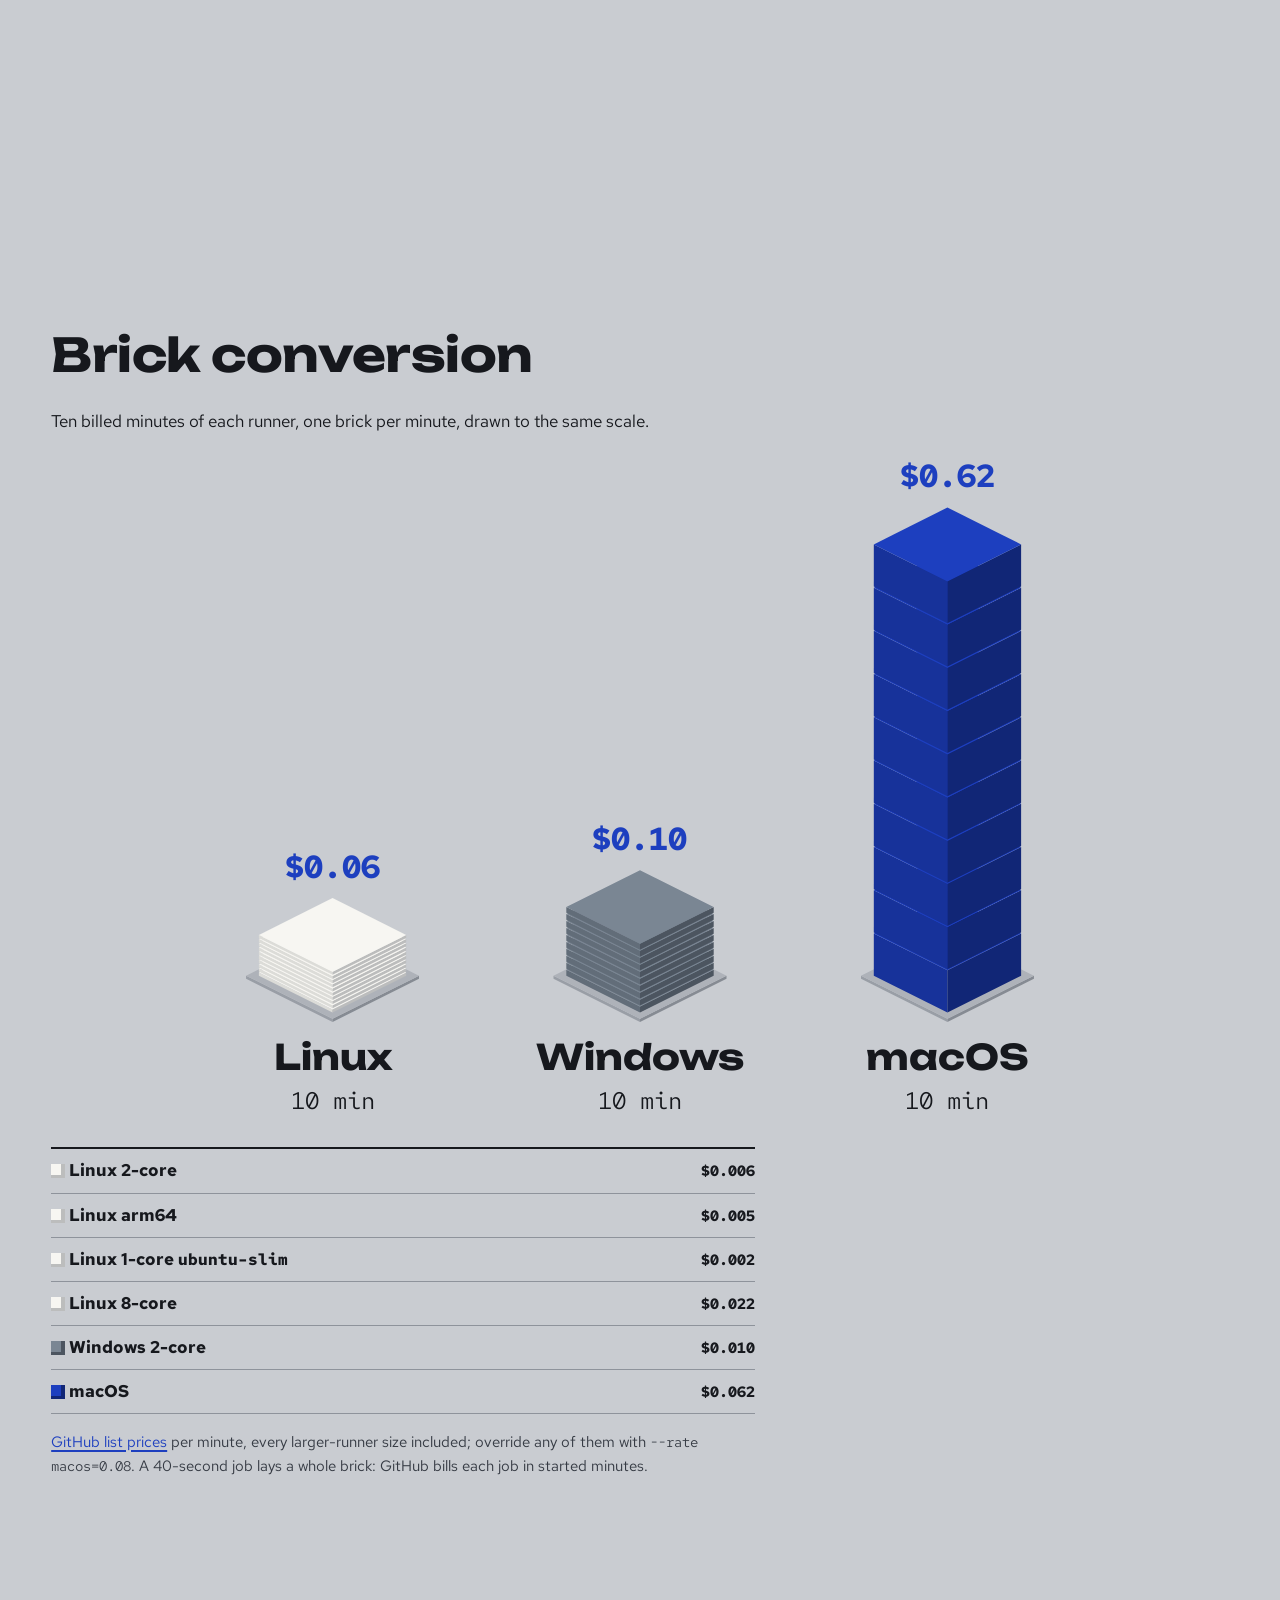
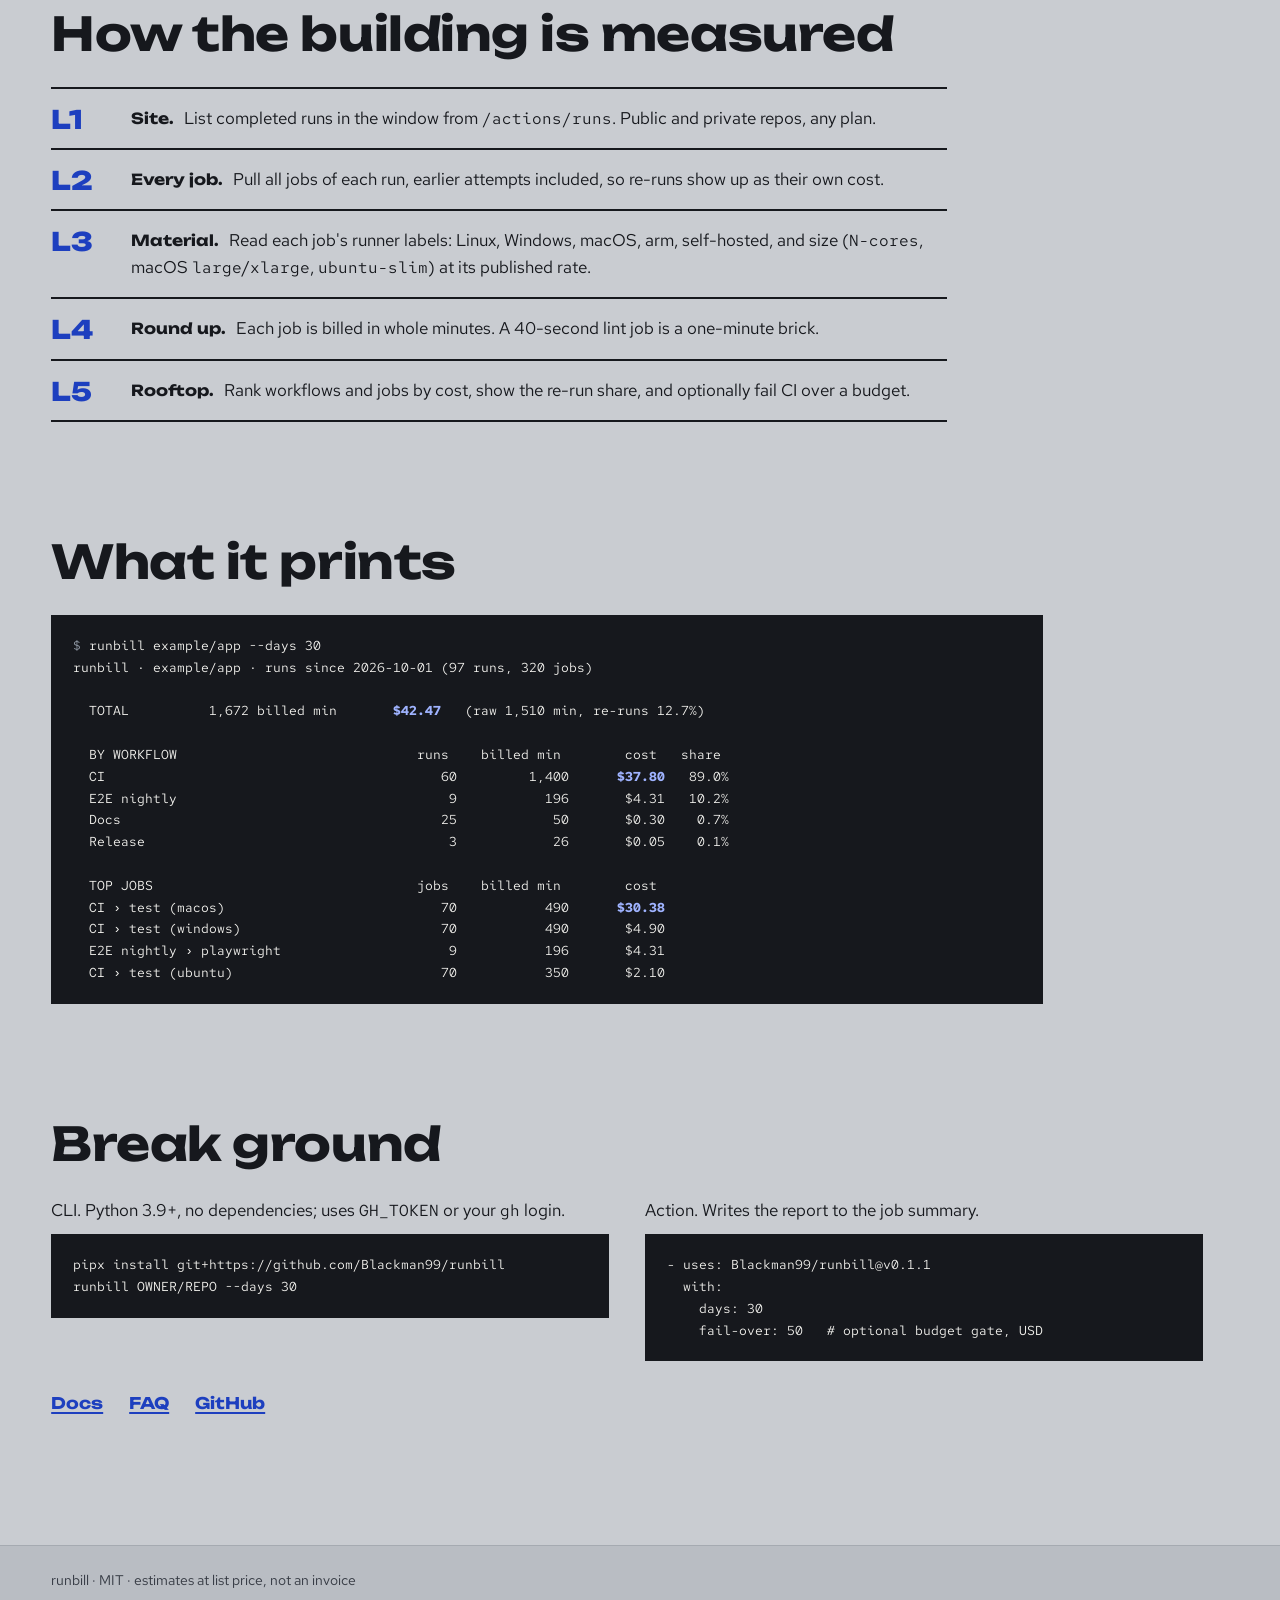
==== commit f4abc9d4: "release: v0.1.1" ====
--- a/site/index.html
+++ b/site/index.html
@@ -28,6 +28,7 @@
 <link rel="preload" href="fonts/unbounded-800.woff2" as="font" type="font/woff2" crossorigin>
 <link rel="preload" href="fonts/redhattext-400.woff2" as="font" type="font/woff2" crossorigin>
 <link rel="stylesheet" href="style.css">
+<script>document.documentElement.className="js"</script>
 </head>
 <body>
 <header class="bar">
@@ -39,12 +40,14 @@
 
 <main>
 <section class="hero" aria-labelledby="t">
-  <div class="stage"><svg id="city" class="city" role="img" aria-labelledby="cityCap"></svg></div>
-  <div class="sky">
-    <p class="kicker">GitHub Actions minutes &amp; cost, per workflow and per job</p>
-    <h1 id="t">Who ran up the Actions&nbsp;bill?</h1>
-    <p class="lede">GitHub shows you one total. <b>runbill</b> builds every workflow as a building and lays each job's billed minutes
-      as bricks, priced by runner. A macOS minute is ten Linux minutes tall.</p>
+  <div class="stage">
+    <svg id="city" class="city" role="img" aria-labelledby="cityCap"></svg>
+    <div class="board" id="board">
+      <div class="panel">
+        <h1 id="t">Who ran up the<br>Actions&nbsp;bill?</h1>
+        <p class="bb-sub"><span id="bbName">iOS</span> <output id="bbCost">$18.60</output> <span class="of">of</span> <output id="bbTotal">$47.37</output></p>
+      </div>
+    </div>
   </div>
   <div class="hud">
     <p id="cityCap" class="cap"><b id="cityName">a monorepo</b>, 30 days: <output id="cityMin">0</output> billed min,
@@ -52,6 +55,12 @@
     <p class="key"><span><i class="sw linux"></i>Linux <code>$0.006</code></span><span><i class="sw windows"></i>Windows <code>$0.010</code></span><span><i class="sw macos"></i>macOS <code>$0.062</code></span><span class="per">per min</span></p>
     <button id="again" class="brickbtn" type="button">Pour another city <span aria-hidden="true">↻</span></button>
   </div>
+</section>
+
+<section class="about" aria-label="What runbill does">
+  <p class="kicker">GitHub Actions minutes &amp; cost, per workflow and per job</p>
+  <p class="lede">GitHub shows you one total. <b>runbill</b> builds every workflow as a building and lays each job's billed minutes
+    as bricks, priced by runner. A macOS minute is ten Linux minutes tall, so the tallest building is the workflow running up your bill.</p>
 </section>
 
 <section class="survey" aria-labelledby="sv">
@@ -161,7 +170,7 @@
     </div>
     <div>
       <p>Action. Writes the report to the job summary.</p>
-      <pre class="term"><code>- uses: Blackman99/runbill@v0.1.0
+      <pre class="term"><code>- uses: Blackman99/runbill@v0.1.1
   with:
     days: 30
     fail-over: 50   # optional budget gate, USD</code></pre>
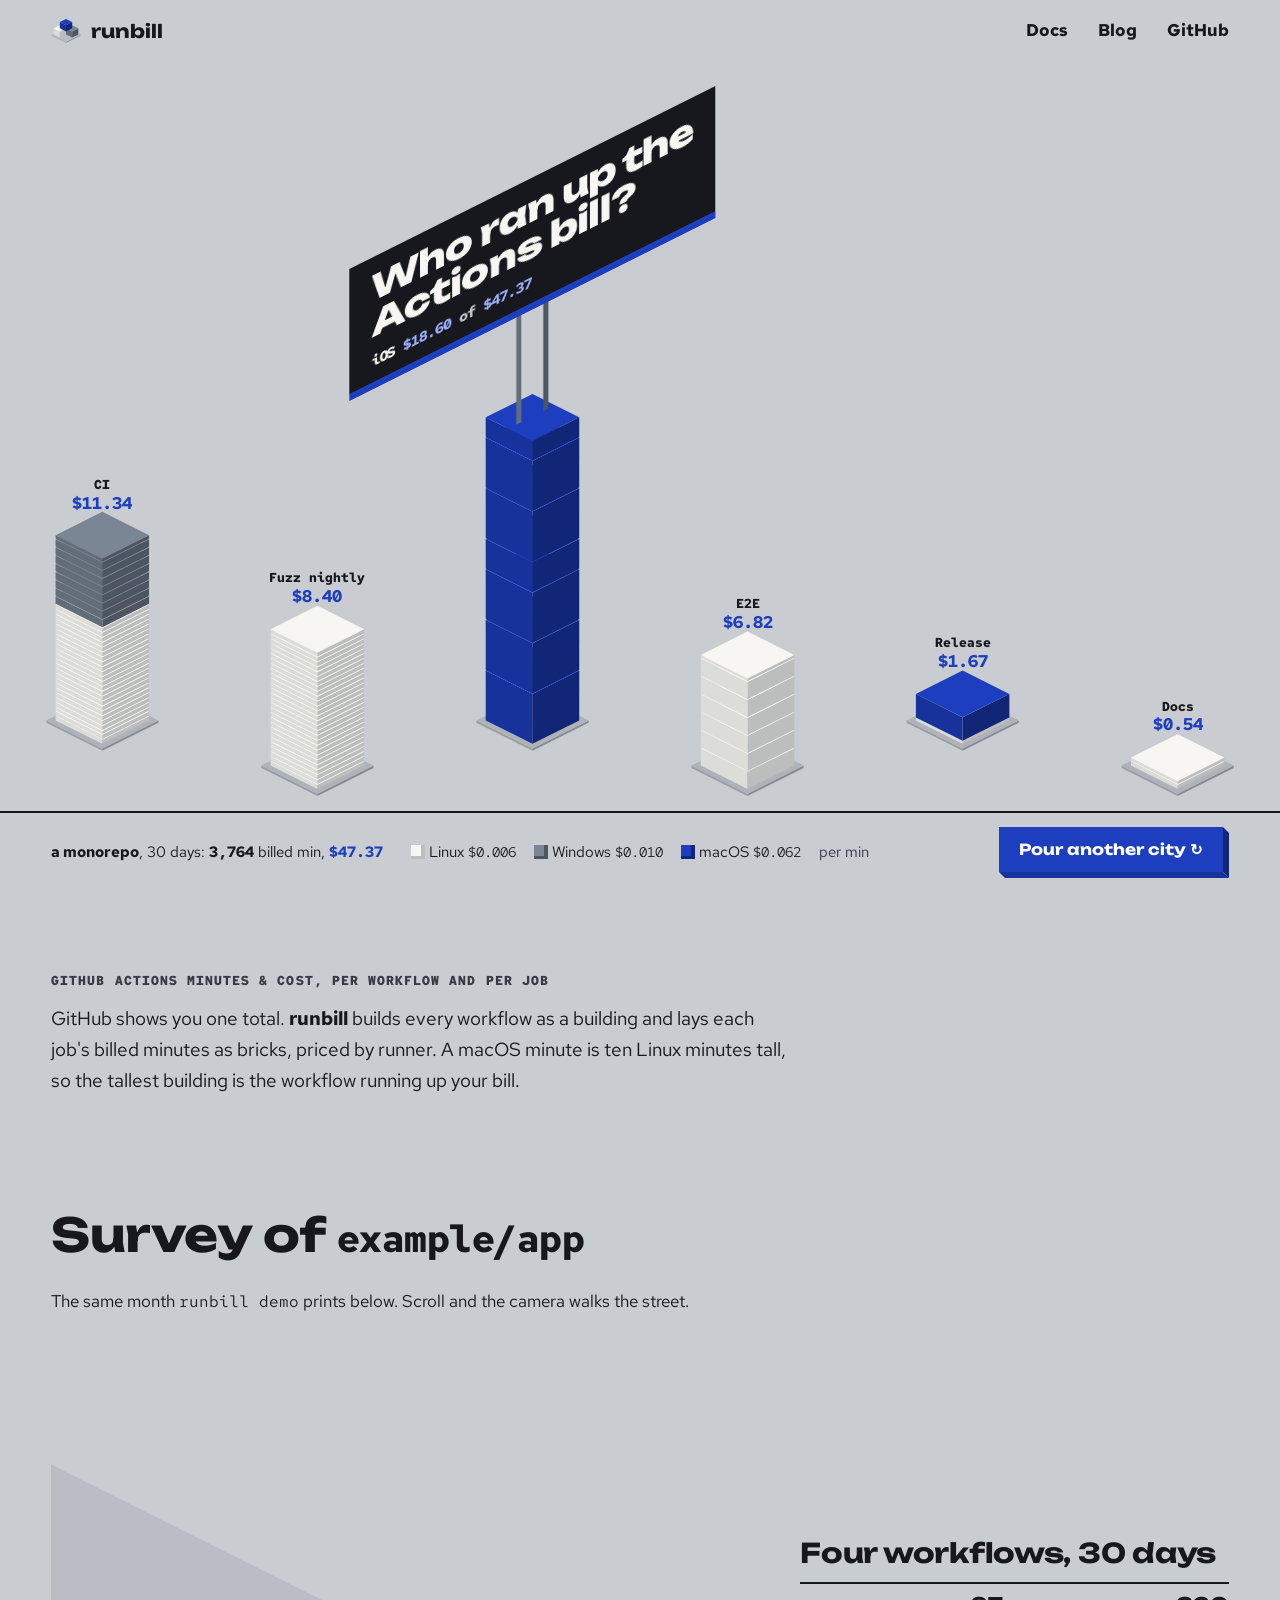
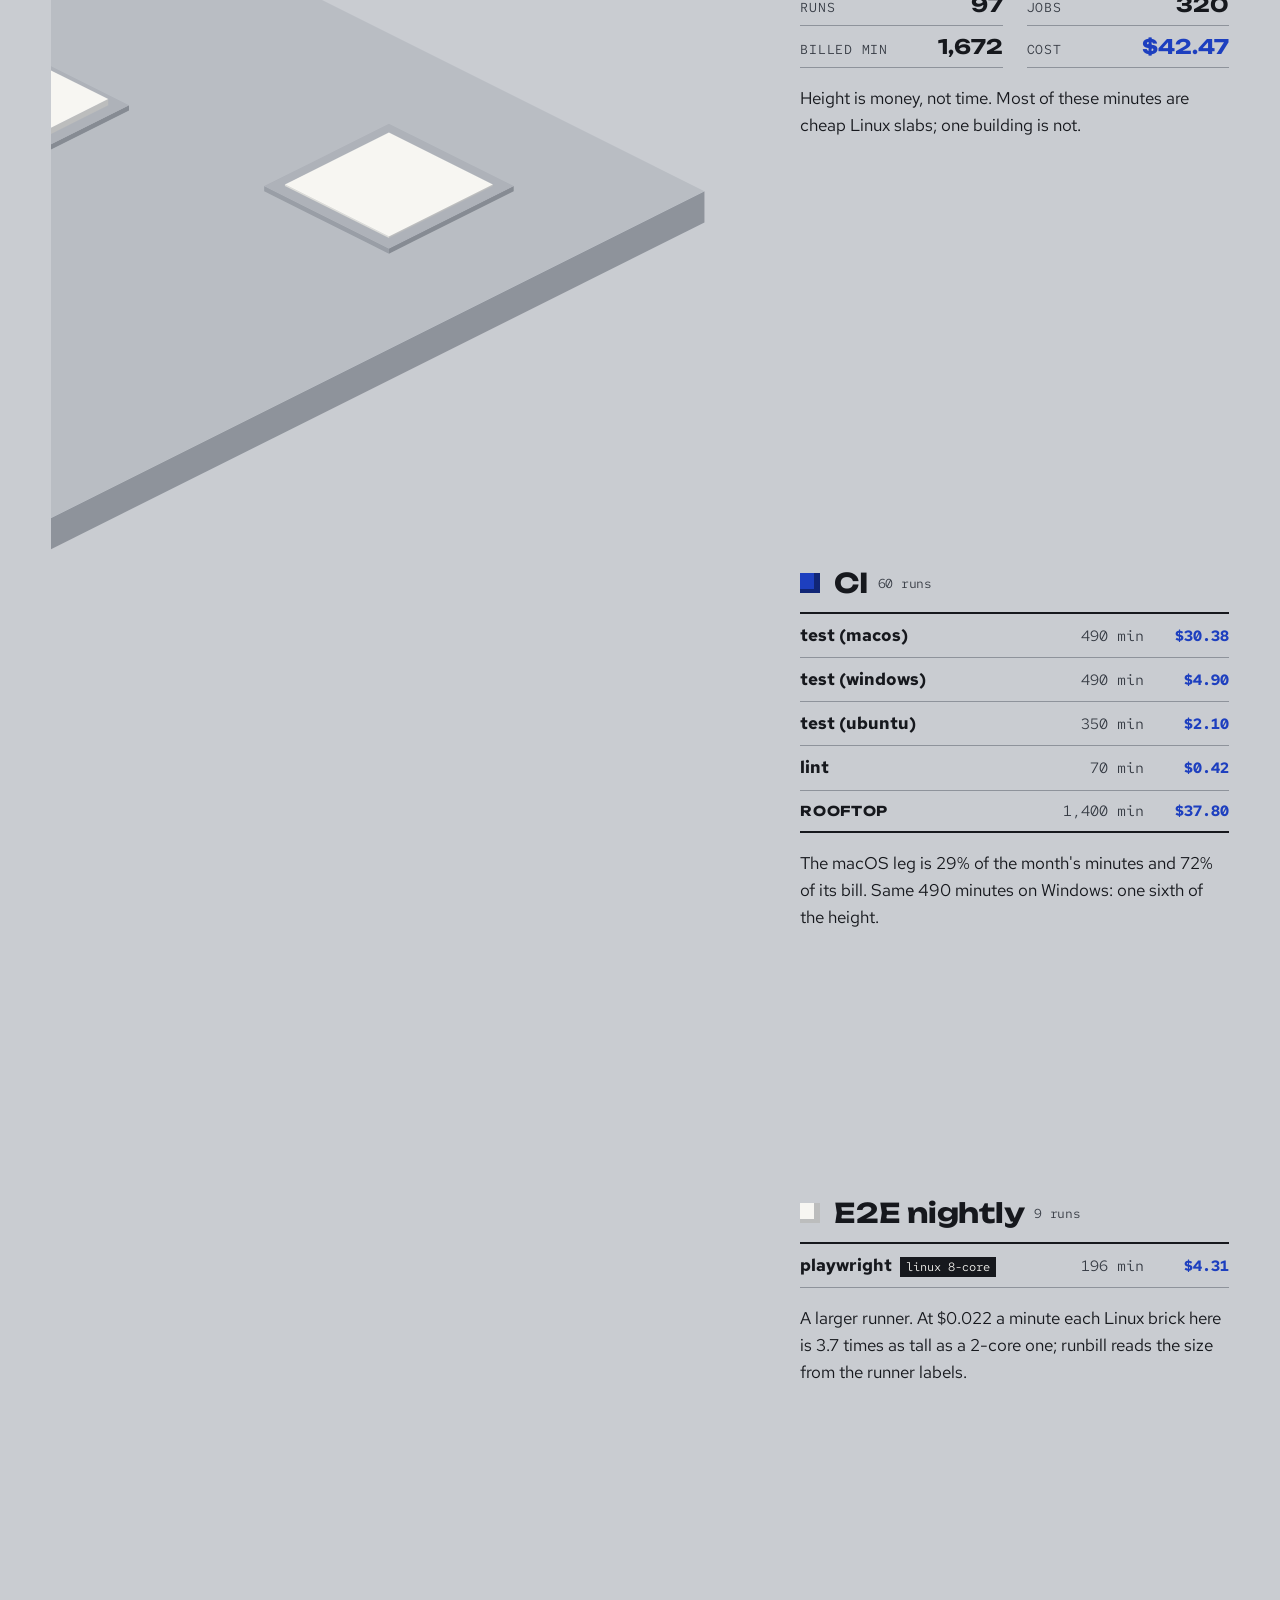
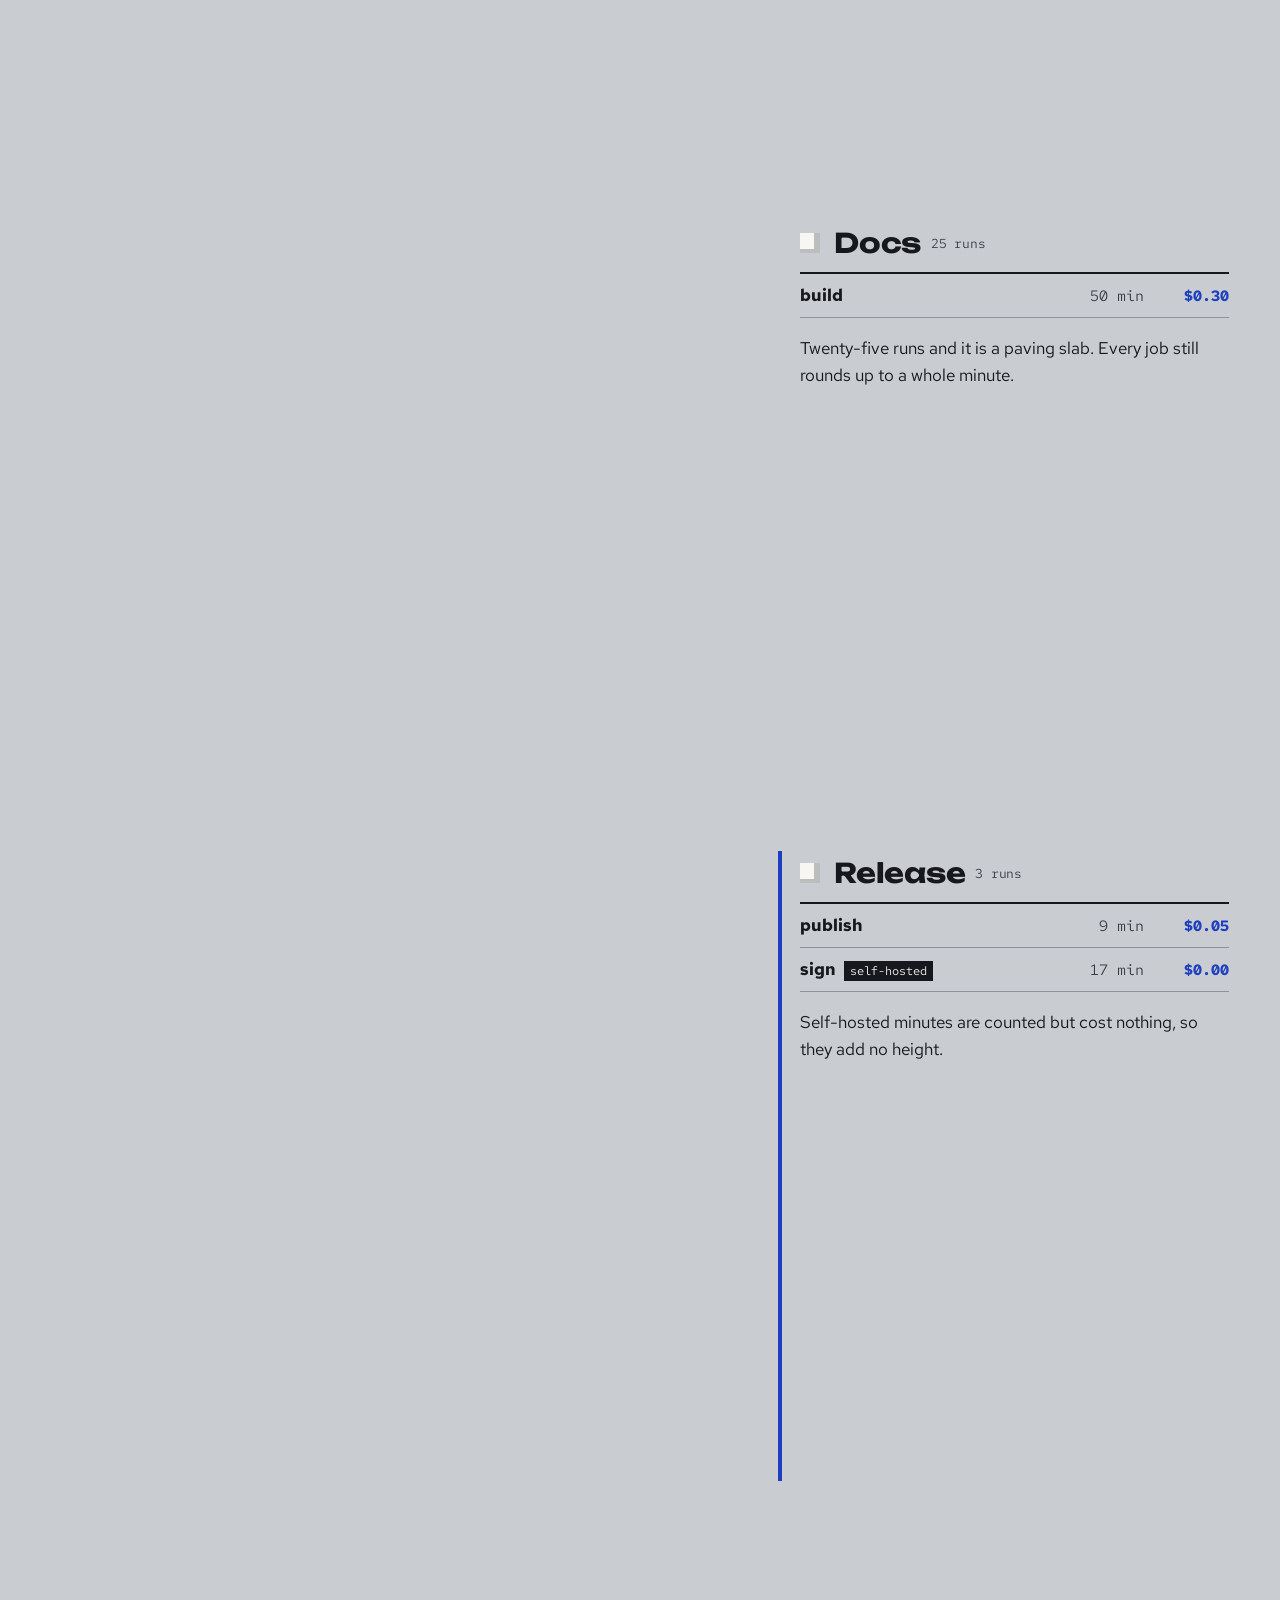
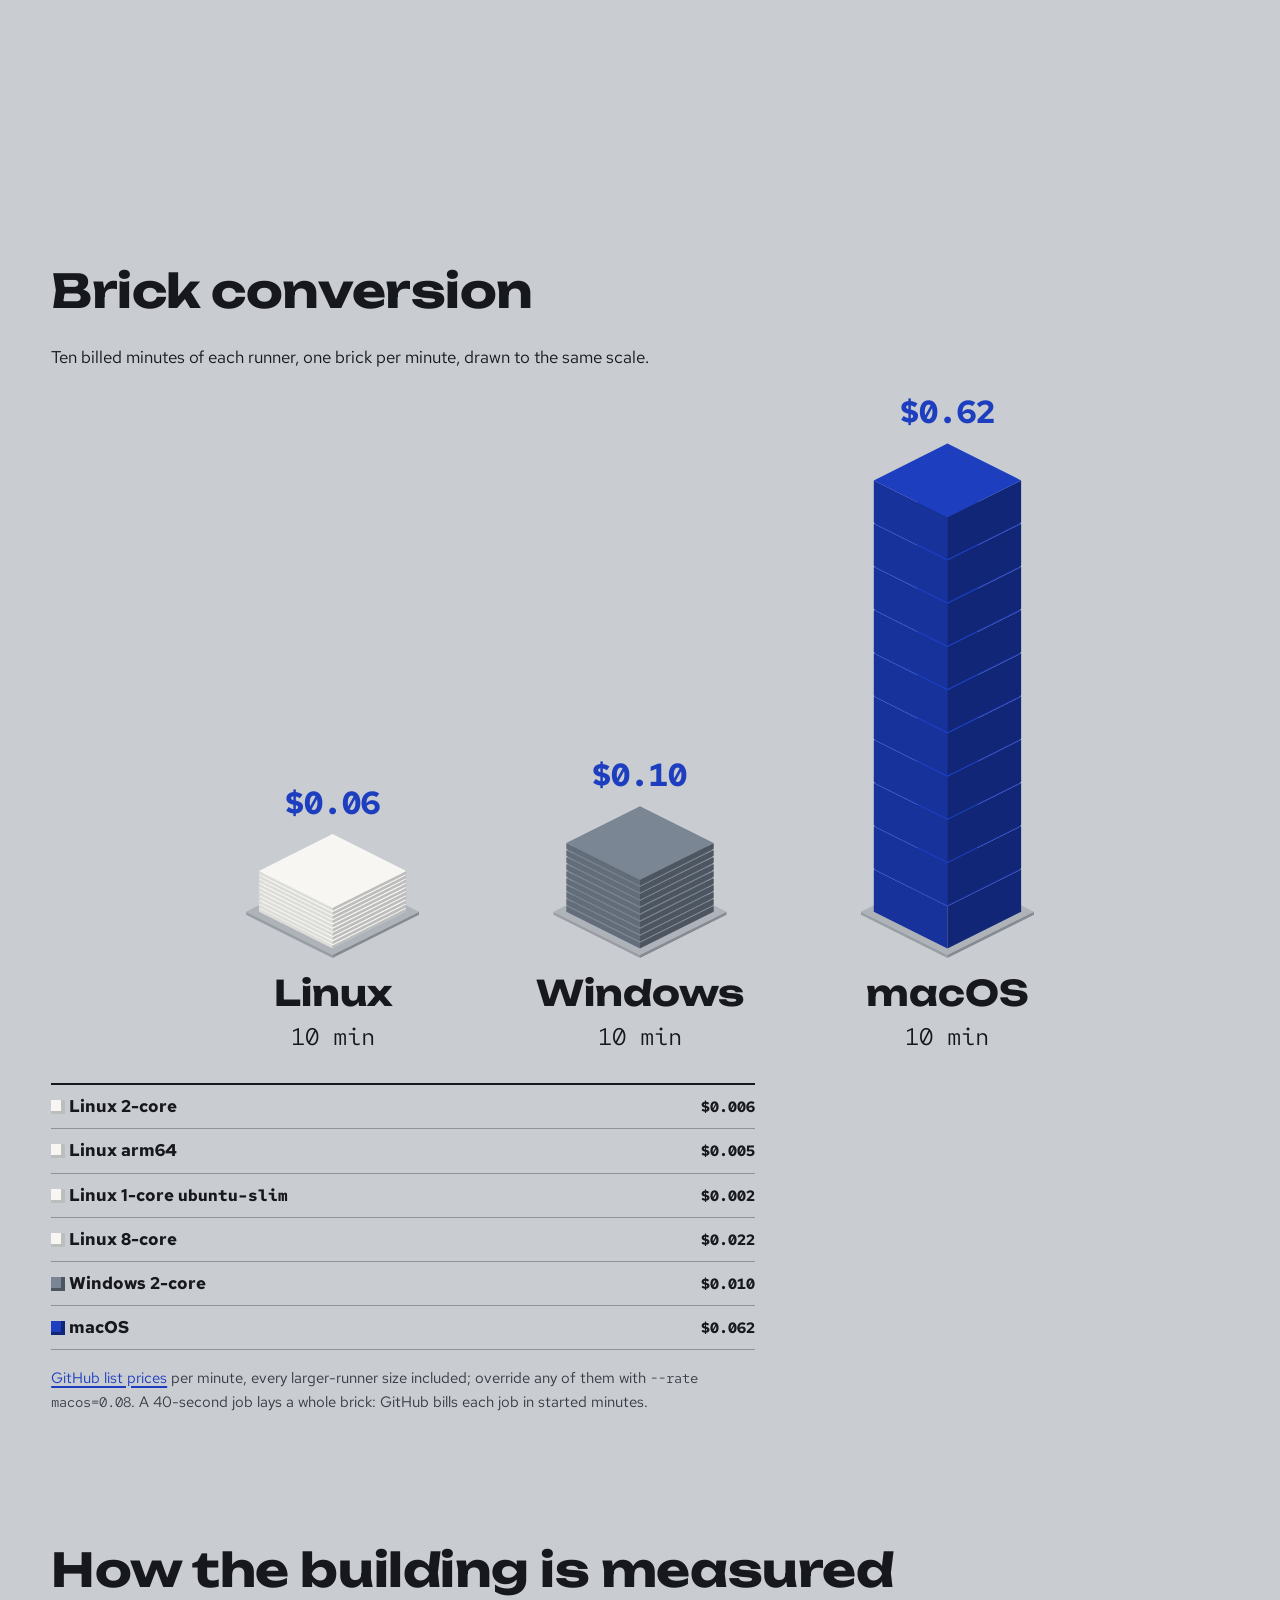
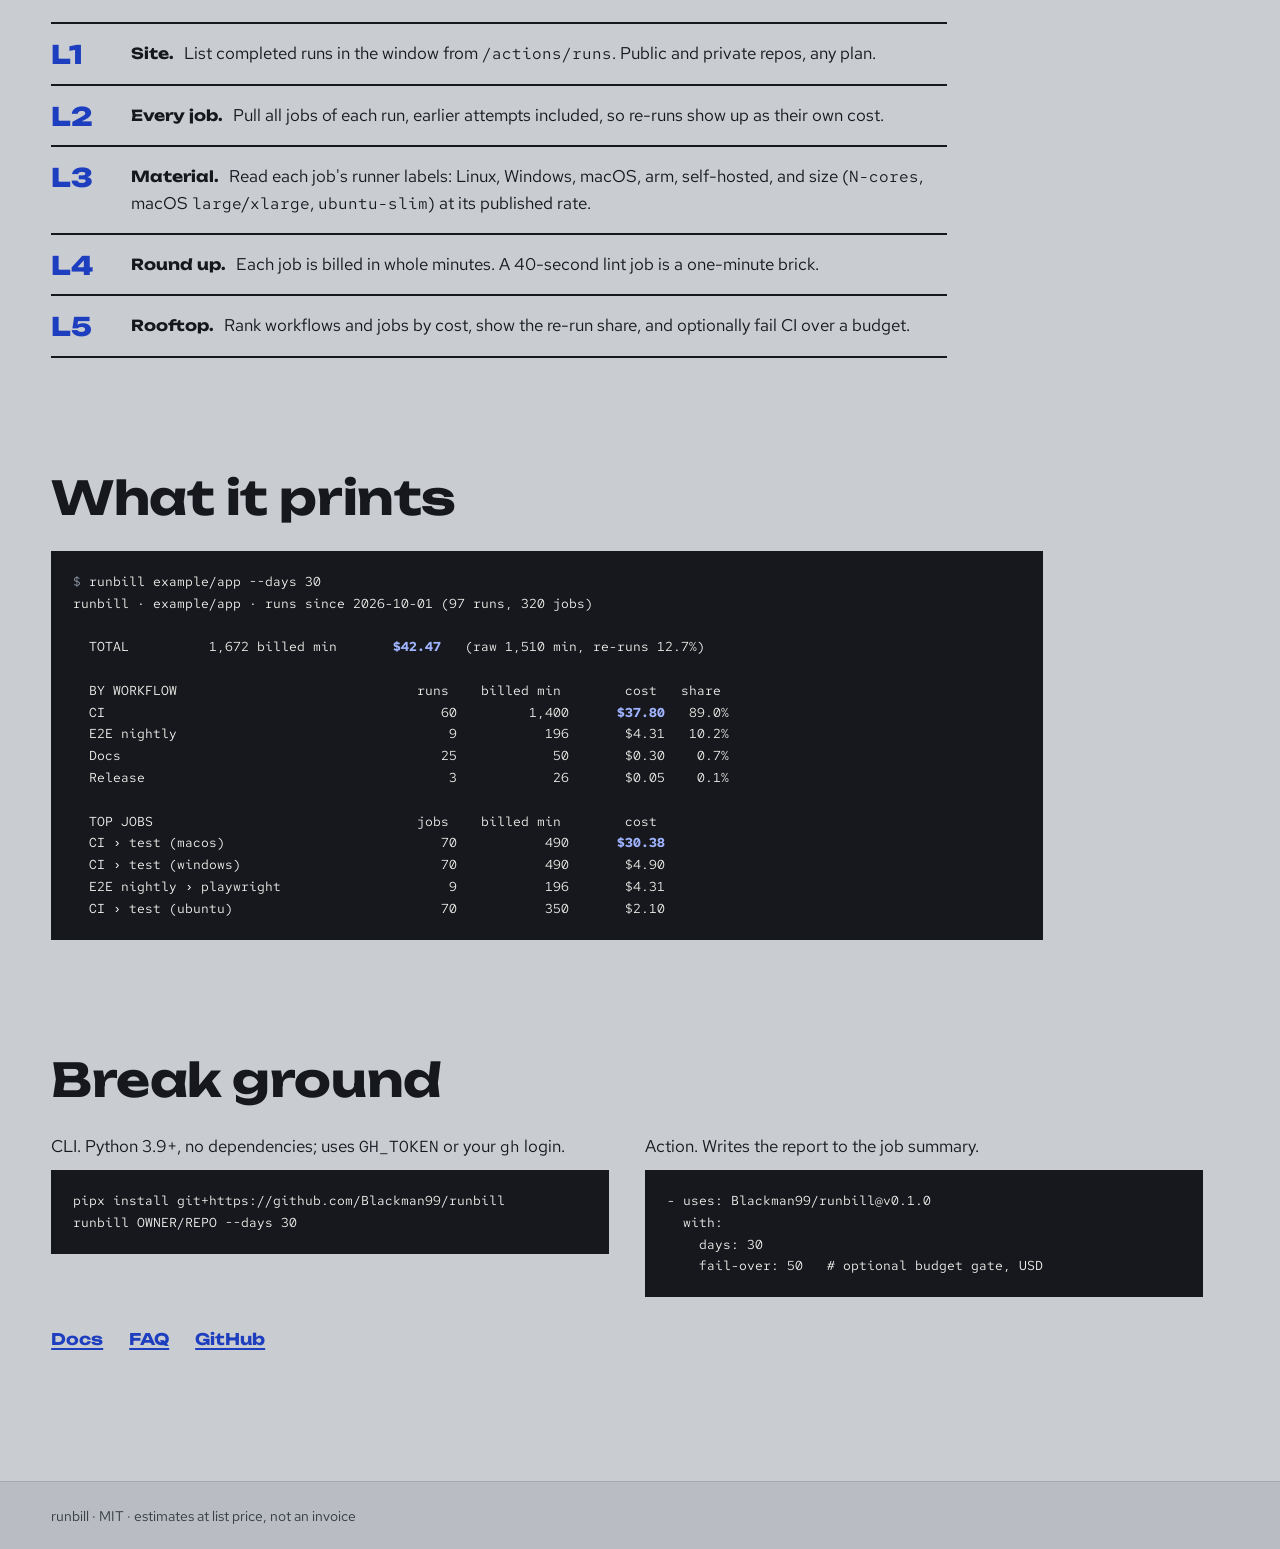
==== commit 795f75fe: "site: the city is the hero; headline becomes a billboard on the tallest roof (page + OG/social previ" ====
--- a/site/index.html
+++ b/site/index.html
@@ -170,7 +170,7 @@
     </div>
     <div>
       <p>Action. Writes the report to the job summary.</p>
-      <pre class="term"><code>- uses: Blackman99/runbill@v0.1.1
+      <pre class="term"><code>- uses: Blackman99/runbill@v0.1.0
   with:
     days: 30
     fail-over: 50   # optional budget gate, USD</code></pre>
--- a/site/style.css
+++ b/site/style.css
@@ -32,15 +32,25 @@
 .bar nav a{color:var(--ink);text-decoration:none}
 .bar nav a:hover{color:var(--cobalt);text-decoration:underline}
 
-/* hero: headline in the sky, the city stands on the page's concrete, full width */
-.hero{position:relative;display:grid;grid-template-rows:auto 1fr auto;height:max(620px,calc(100svh - 62px));overflow:hidden;padding:0}
-.stage{grid-row:1/3;grid-column:1;position:relative;min-height:0}
-.sky{grid-row:1;grid-column:1;align-self:start;position:relative;z-index:1;padding:clamp(8px,2.4vw,34px) var(--pad) 0;pointer-events:none;display:grid;grid-template-columns:minmax(0,1.7fr) minmax(16rem,1fr);column-gap:clamp(24px,4vw,64px);align-items:end}
-.sky .kicker{grid-column:1/-1}
-.sky a{pointer-events:auto}
+/* hero: the city is the protagonist; the headline is a billboard on the tallest roof */
+.hero{position:relative;display:grid;grid-template-rows:1fr auto;height:max(560px,calc(100svh - 62px));overflow:hidden;padding:0}
+.stage{grid-row:1;position:relative;min-height:0}
+.board{position:absolute;left:0;top:0;z-index:2;transform-origin:50% 100%;padding-bottom:var(--post,0px);pointer-events:none}
+.js .board:not(.placed){visibility:hidden}
+.board.placed{transition:transform .18s ease-out,opacity .3s}
+.board.down{opacity:0}
+.board::before,.board::after{content:"";position:absolute;bottom:0;height:var(--post,0px);width:5px;background:var(--win-l)}
+.board::before{left:calc(50% + var(--po,0px) - 16px)}
+.board::after{left:calc(50% + var(--po,0px) + 11px);background:var(--win-r)}
+.panel{background:var(--ink);color:var(--linux);padding:14px 22px 12px;border-bottom:7px solid var(--cobalt);white-space:nowrap}
+.panel h1{font-size:clamp(1.3rem,2.7vw,2.4rem);font-weight:800;line-height:1.04;letter-spacing:-.02em;color:var(--linux)}
+.bb-sub{margin:10px 0 0;font:600 clamp(.8rem,1.1vw,.98rem)/1.2 var(--mono);color:#c3c9d1}
+.bb-sub output{color:#9fb3ff;font-weight:700}
+.bb-sub #bbName{color:var(--linux)}
+html:not(.js) .board{left:50%;top:24px;transform:translateX(-50%)}
+.about{padding-top:clamp(36px,6vw,72px)}
+.about .lede{max-width:46rem;font-size:clamp(1.05rem,1.5vw,1.3rem);margin:0}
 .kicker{font:600 .82rem/1.3 var(--mono);text-transform:uppercase;letter-spacing:.08em;margin:0 0 14px;color:var(--ink-2)}
-h1{font-size:clamp(2.1rem,5.6vw,5.2rem);font-weight:800;letter-spacing:-.025em}
-.lede{max-width:30rem;font-size:clamp(1rem,1.3vw,1.15rem);margin:0 0 .4em}
 .city{display:block;width:100%;height:auto;overflow:visible}
 #city{position:absolute;inset:0;width:100%;height:100%}
 .city text{font-family:var(--mono);paint-order:stroke;stroke:var(--concrete);stroke-width:4px;stroke-linejoin:round}
@@ -127,8 +137,6 @@
 footer p{margin:0}
 
 @media (max-width:820px){
-  .sky{grid-template-columns:1fr}
-  .lede{margin-top:16px;max-width:40rem}
   .survey-body{display:block}
   .pin{height:46vh;top:0;z-index:1;background:var(--concrete);border-bottom:1px solid var(--plaza-r)}
   .tour{height:44vh}
@@ -138,7 +146,6 @@
 }
 @media (max-width:480px){
   .bar nav a[href="docs/blog/"]{display:none}
-  .kicker{display:none}
   .key{gap:4px 12px;font-size:.88rem}
   .term{font-size:.78rem;padding:16px}
 }
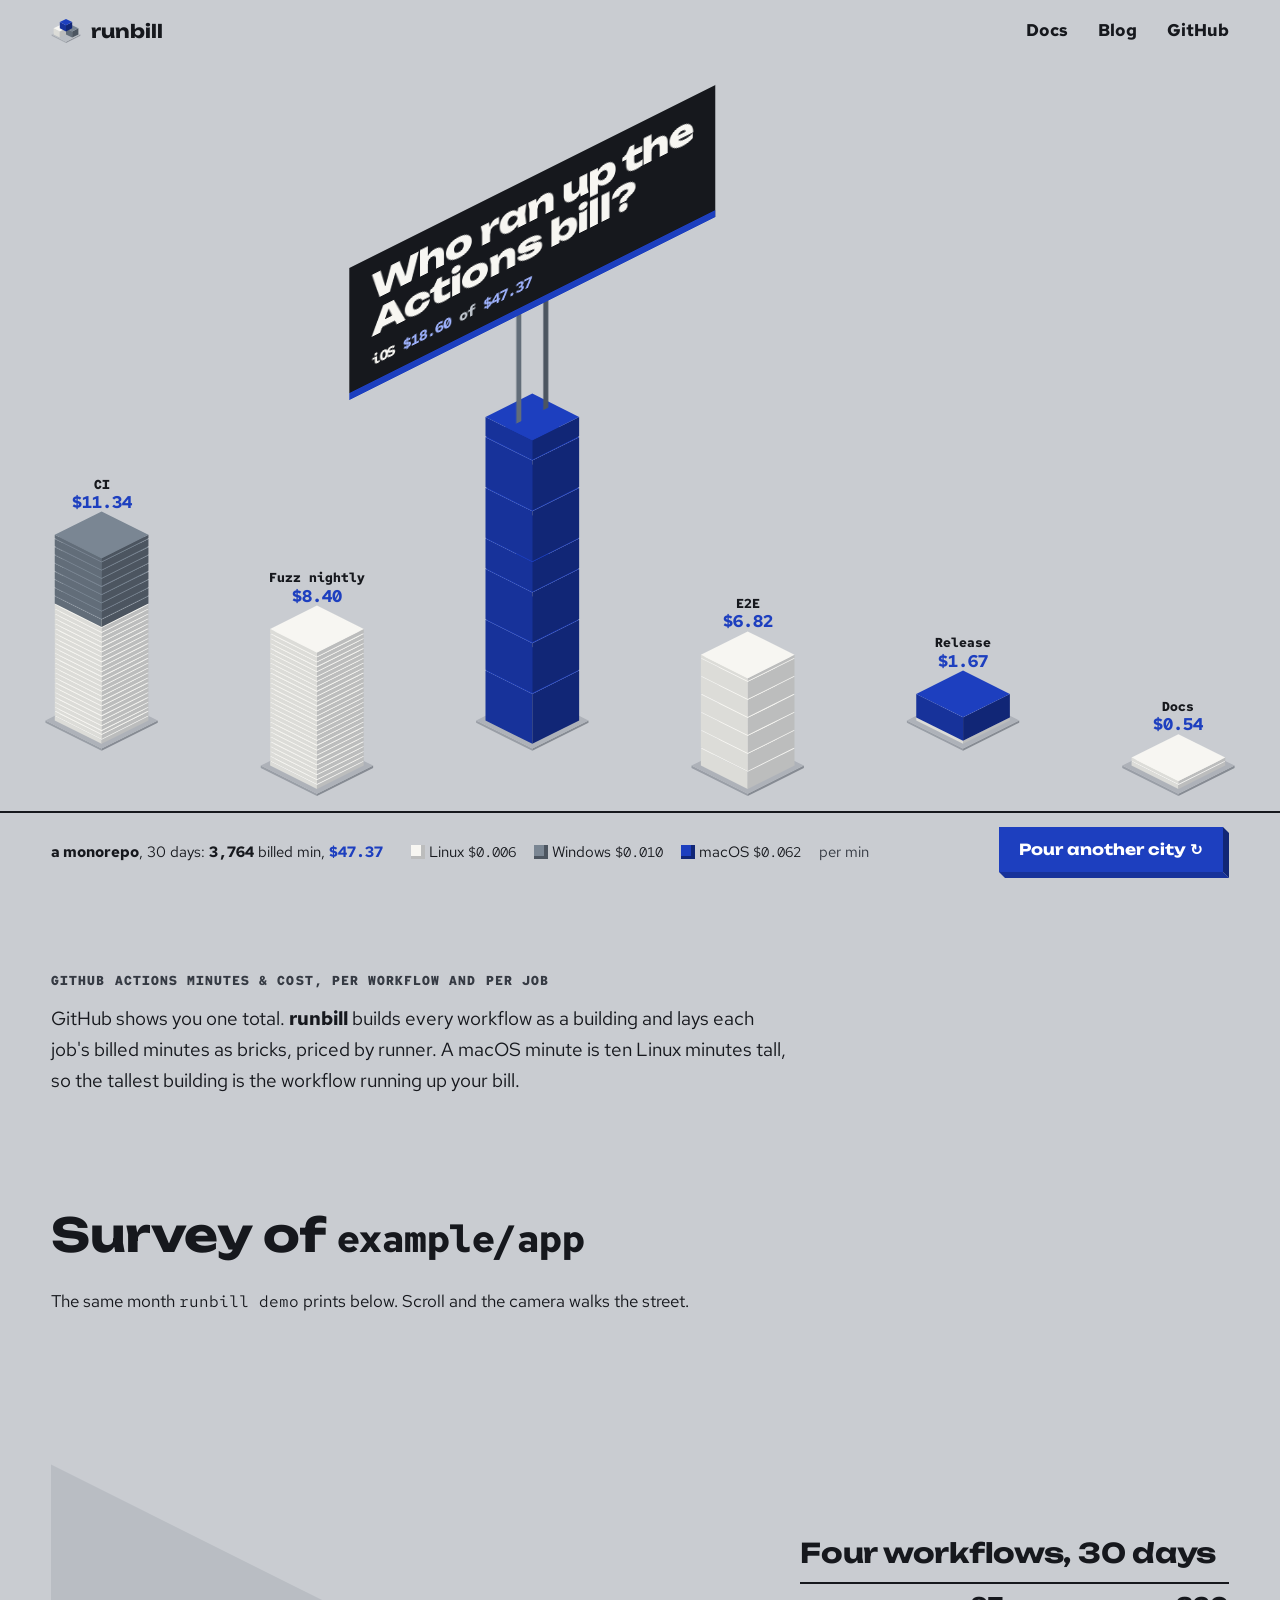
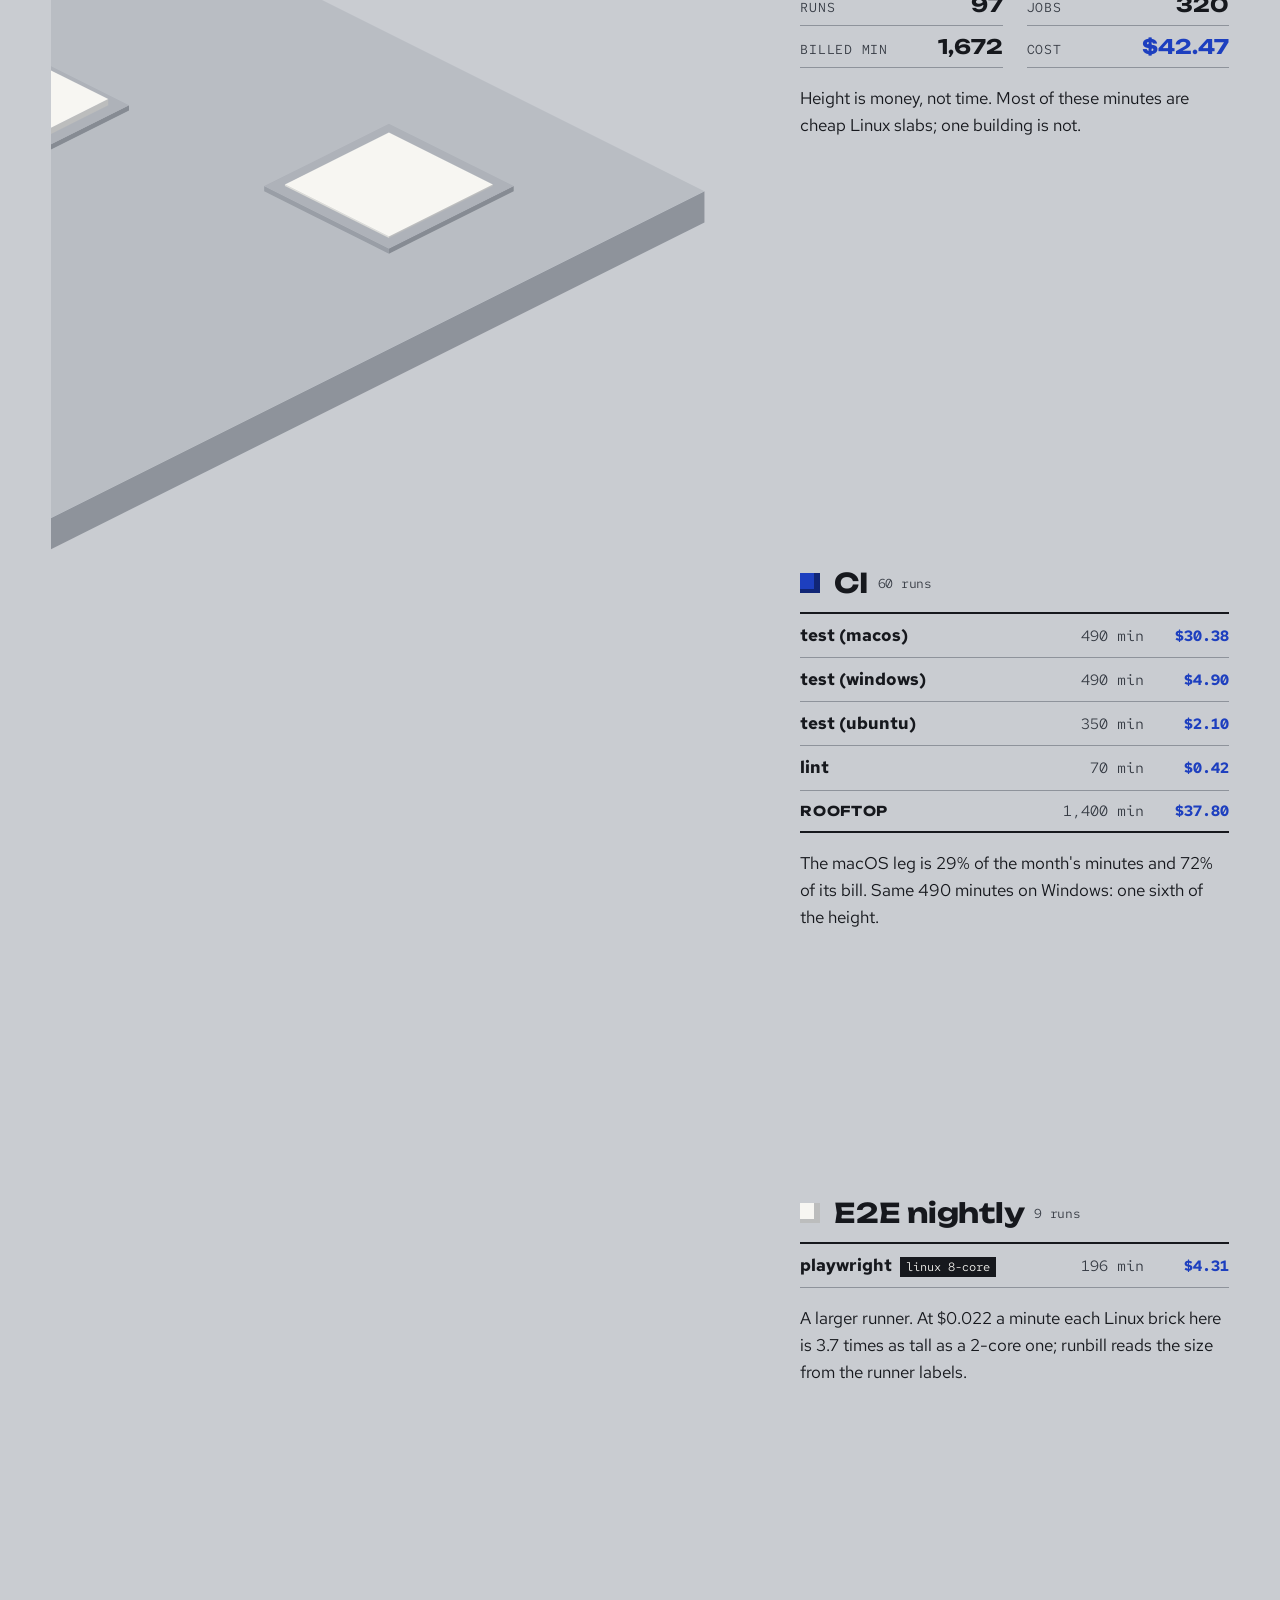
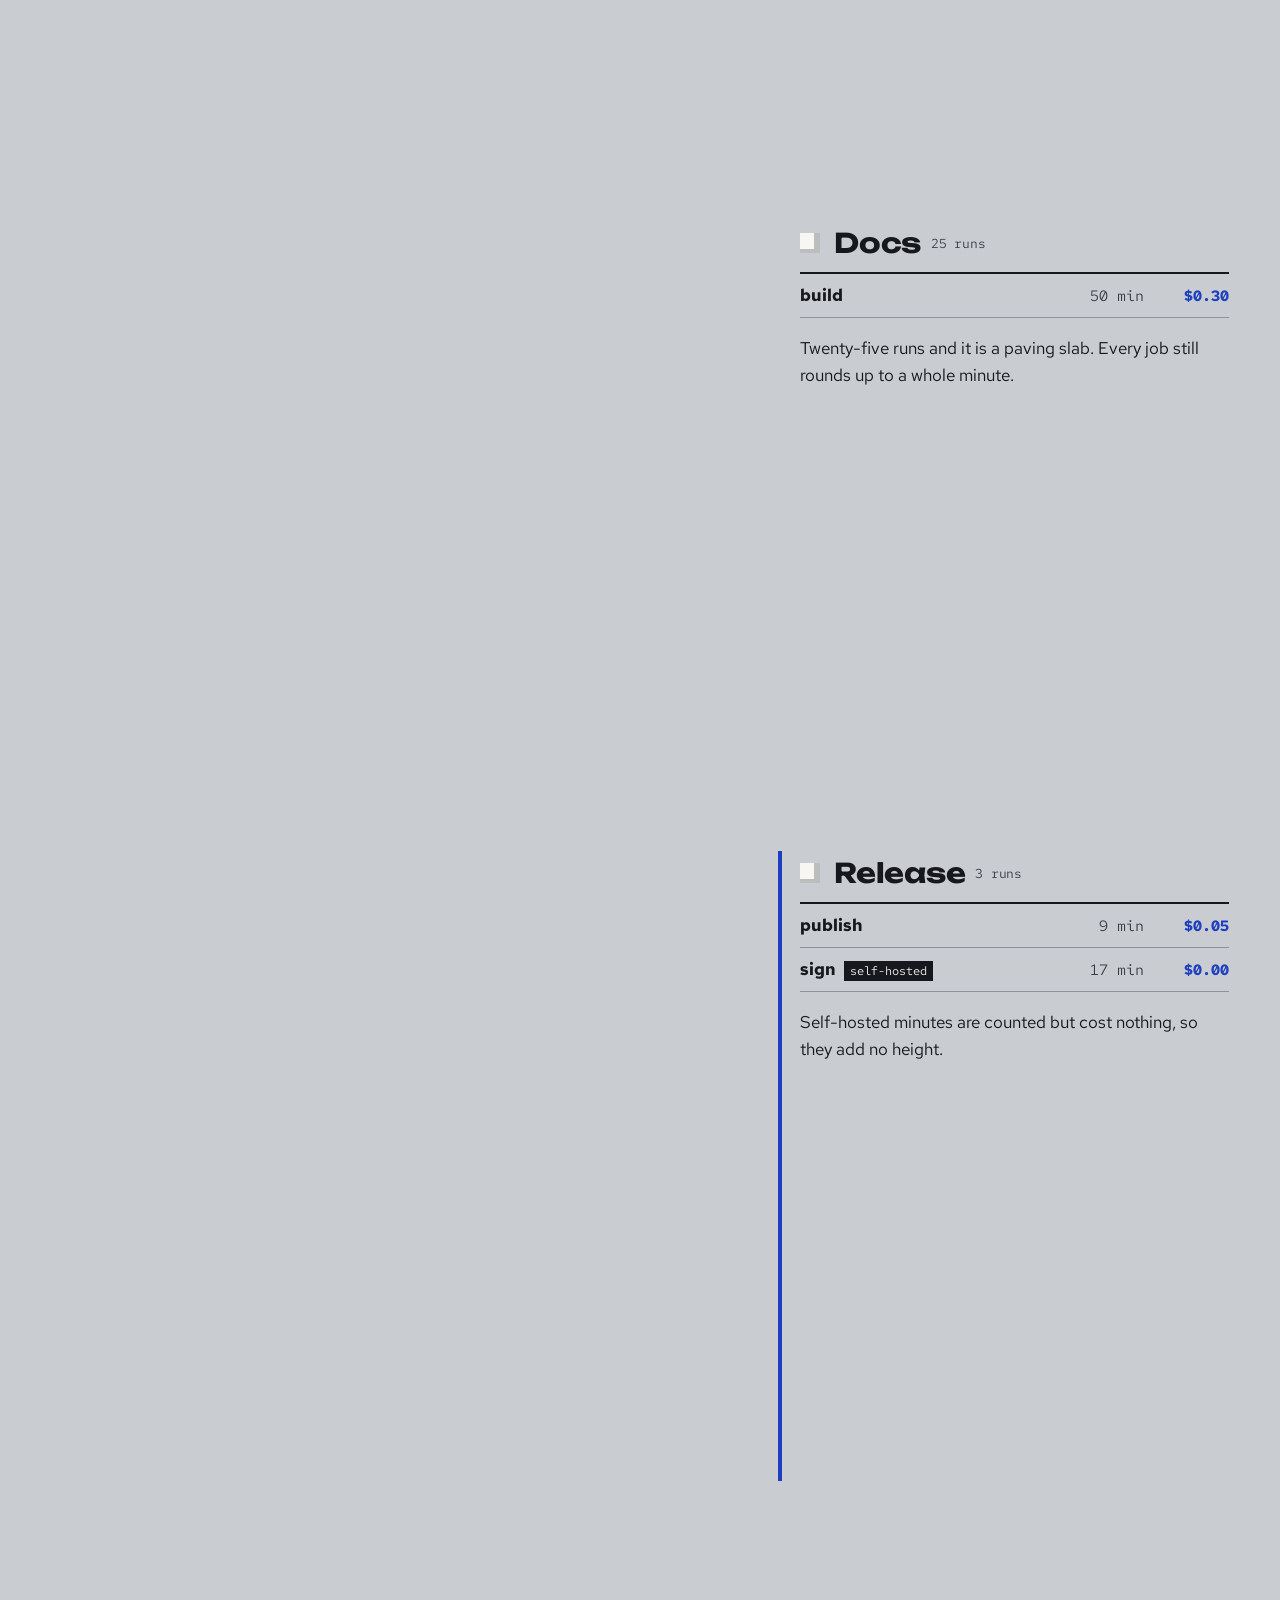
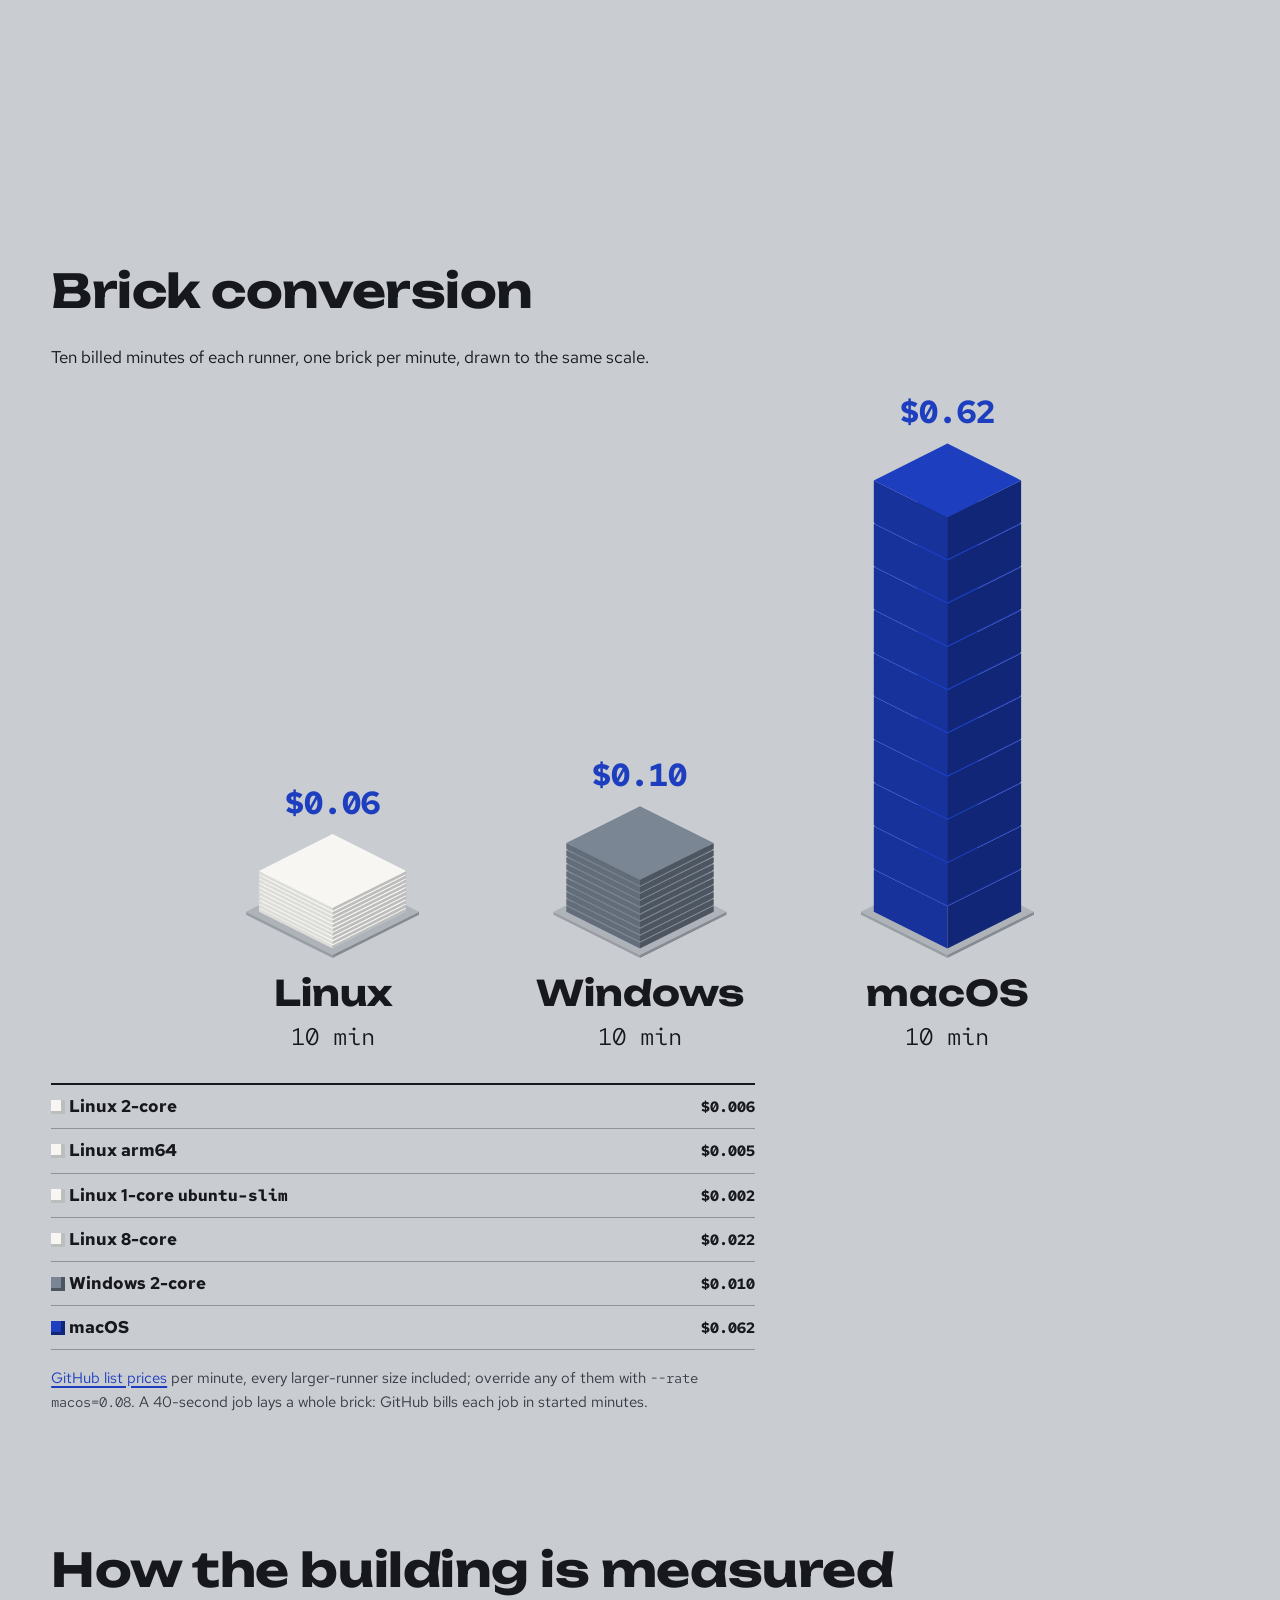
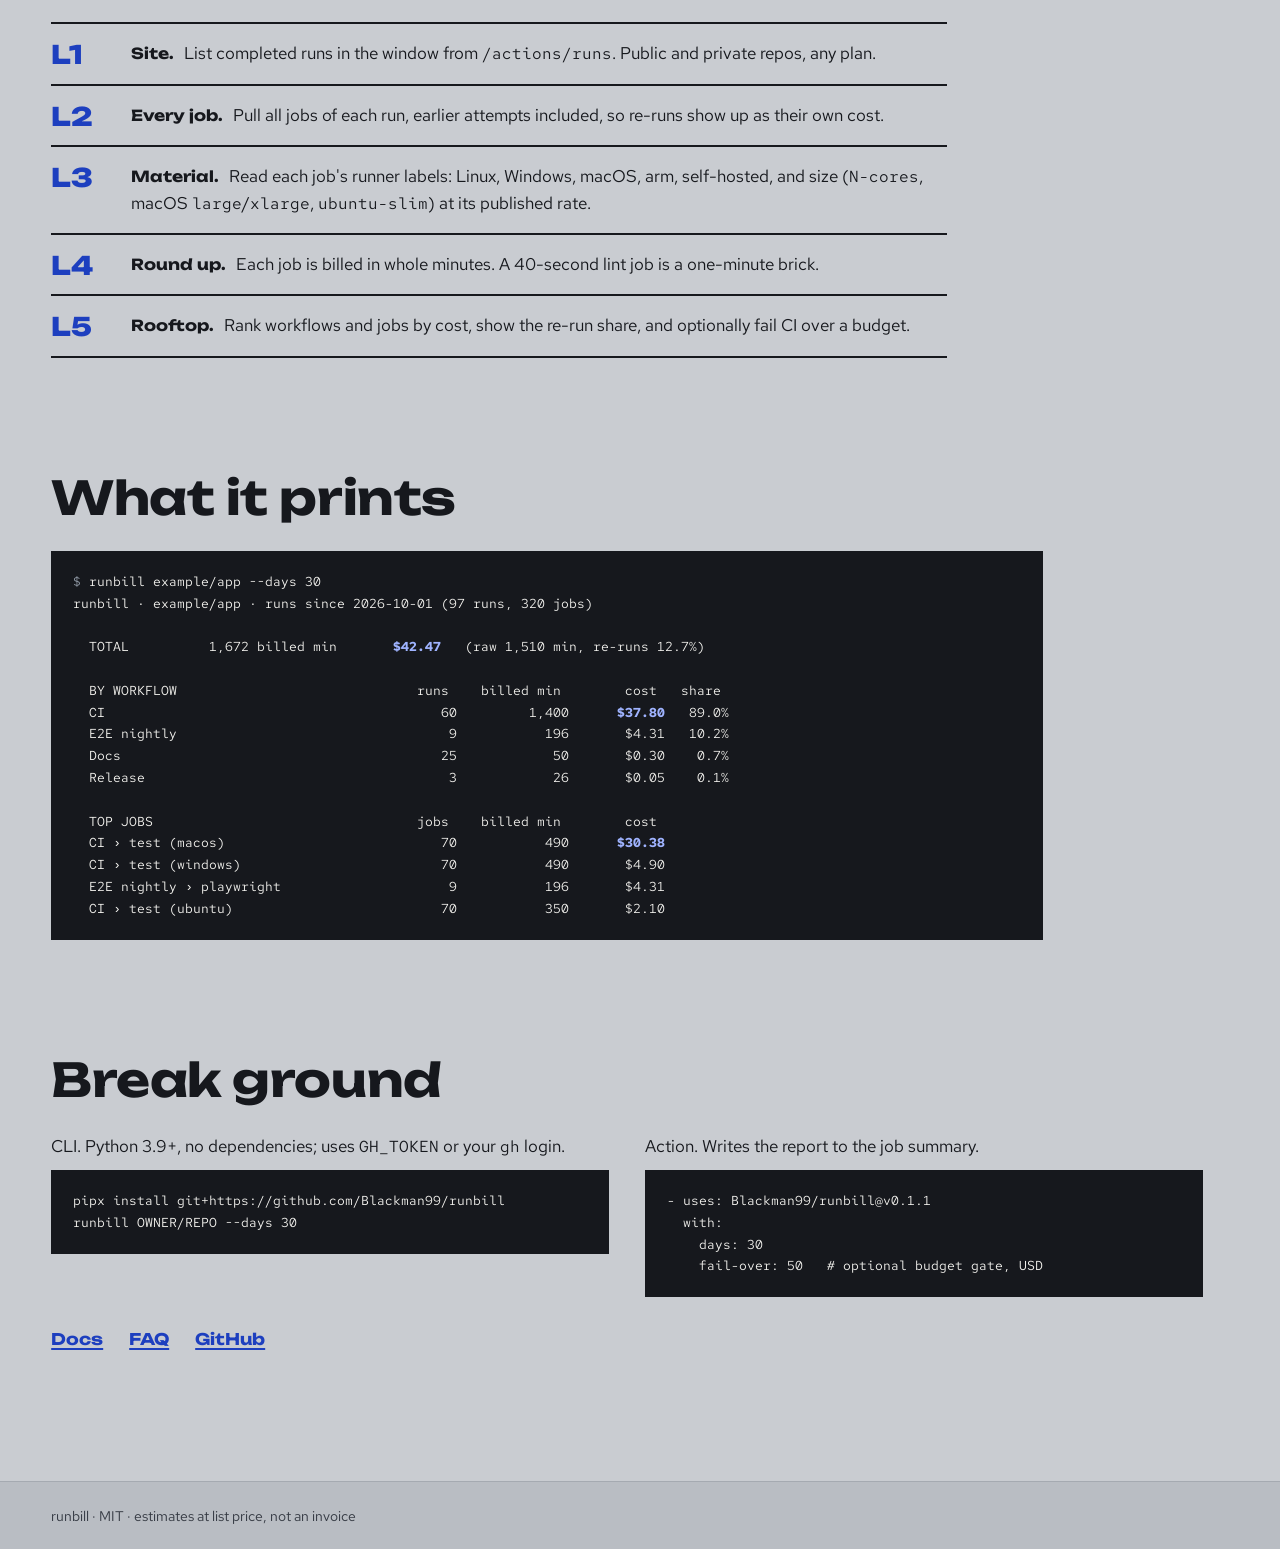
==== commit 5651bd3a: "release: v0.1.1 (#8)" ====
--- a/site/index.html
+++ b/site/index.html
@@ -170,7 +170,7 @@
     </div>
     <div>
       <p>Action. Writes the report to the job summary.</p>
-      <pre class="term"><code>- uses: Blackman99/runbill@v0.1.0
+      <pre class="term"><code>- uses: Blackman99/runbill@v0.1.1
   with:
     days: 30
     fail-over: 50   # optional budget gate, USD</code></pre>
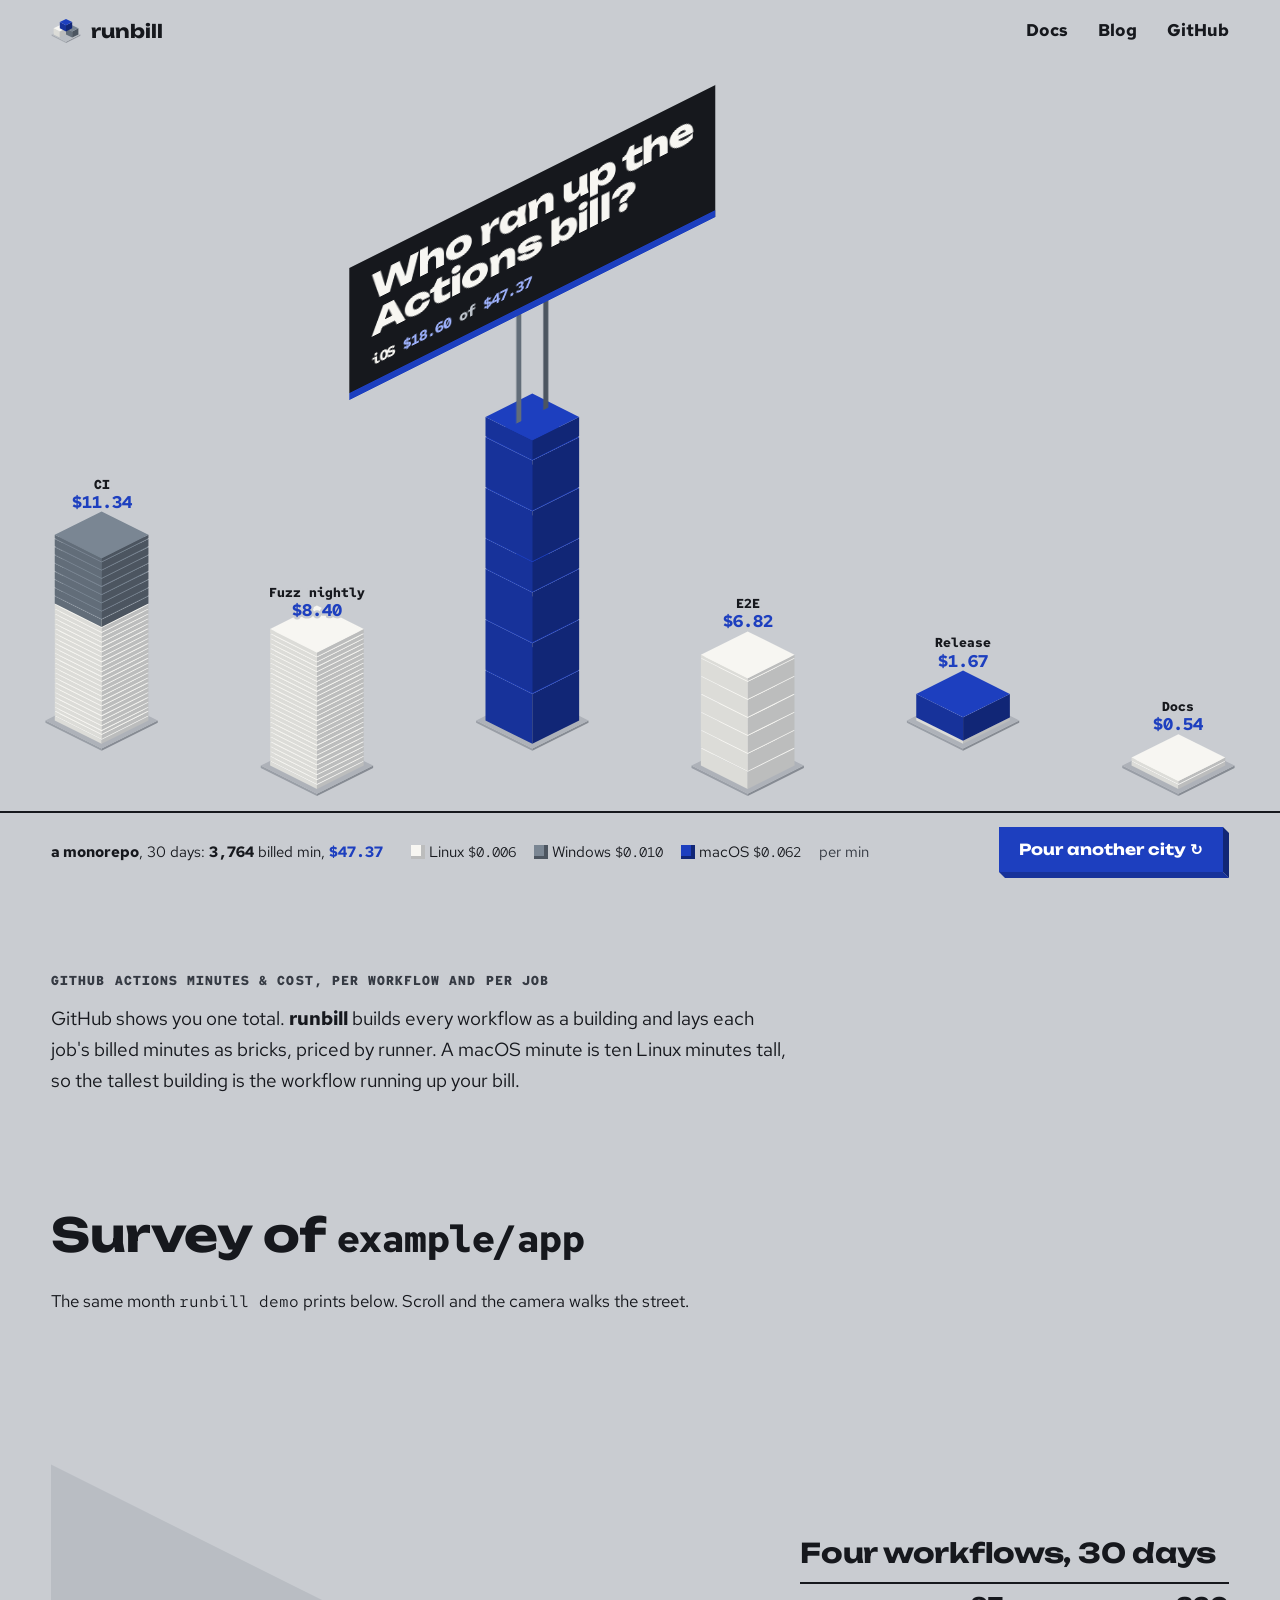
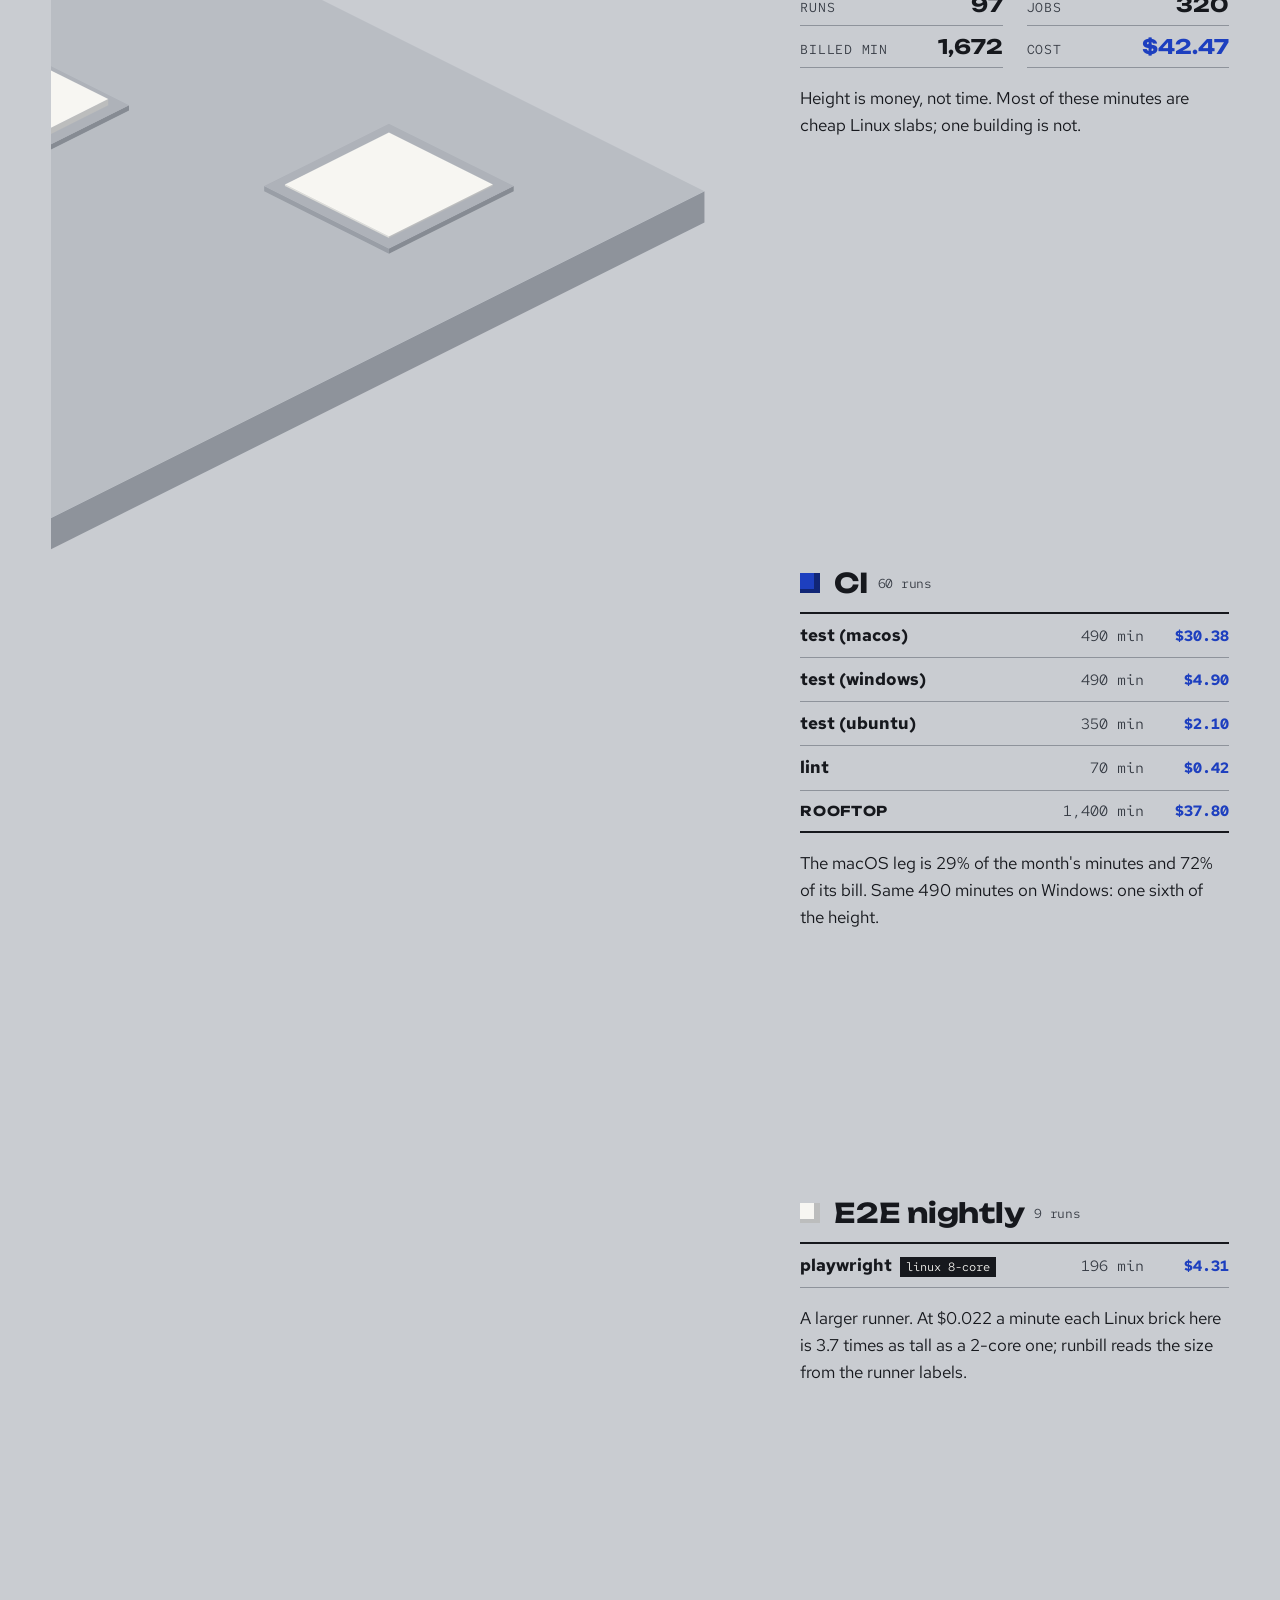
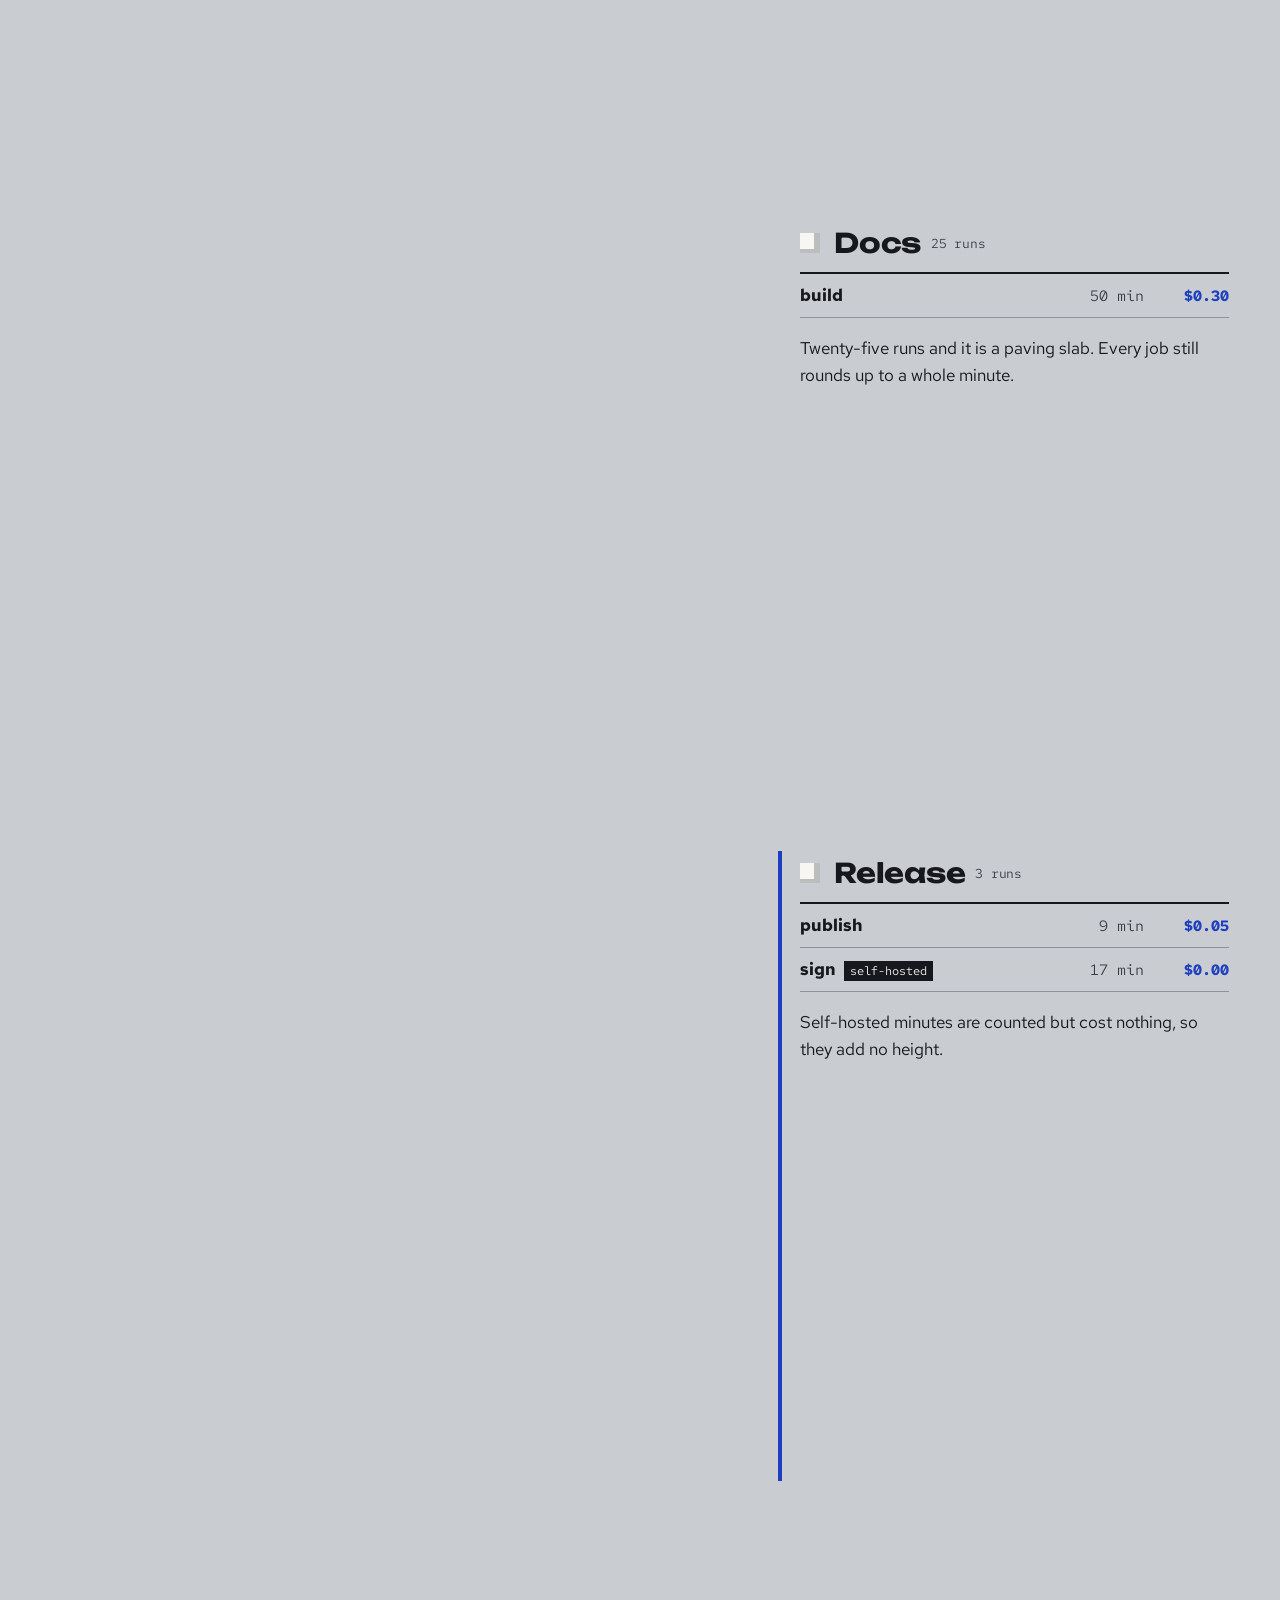
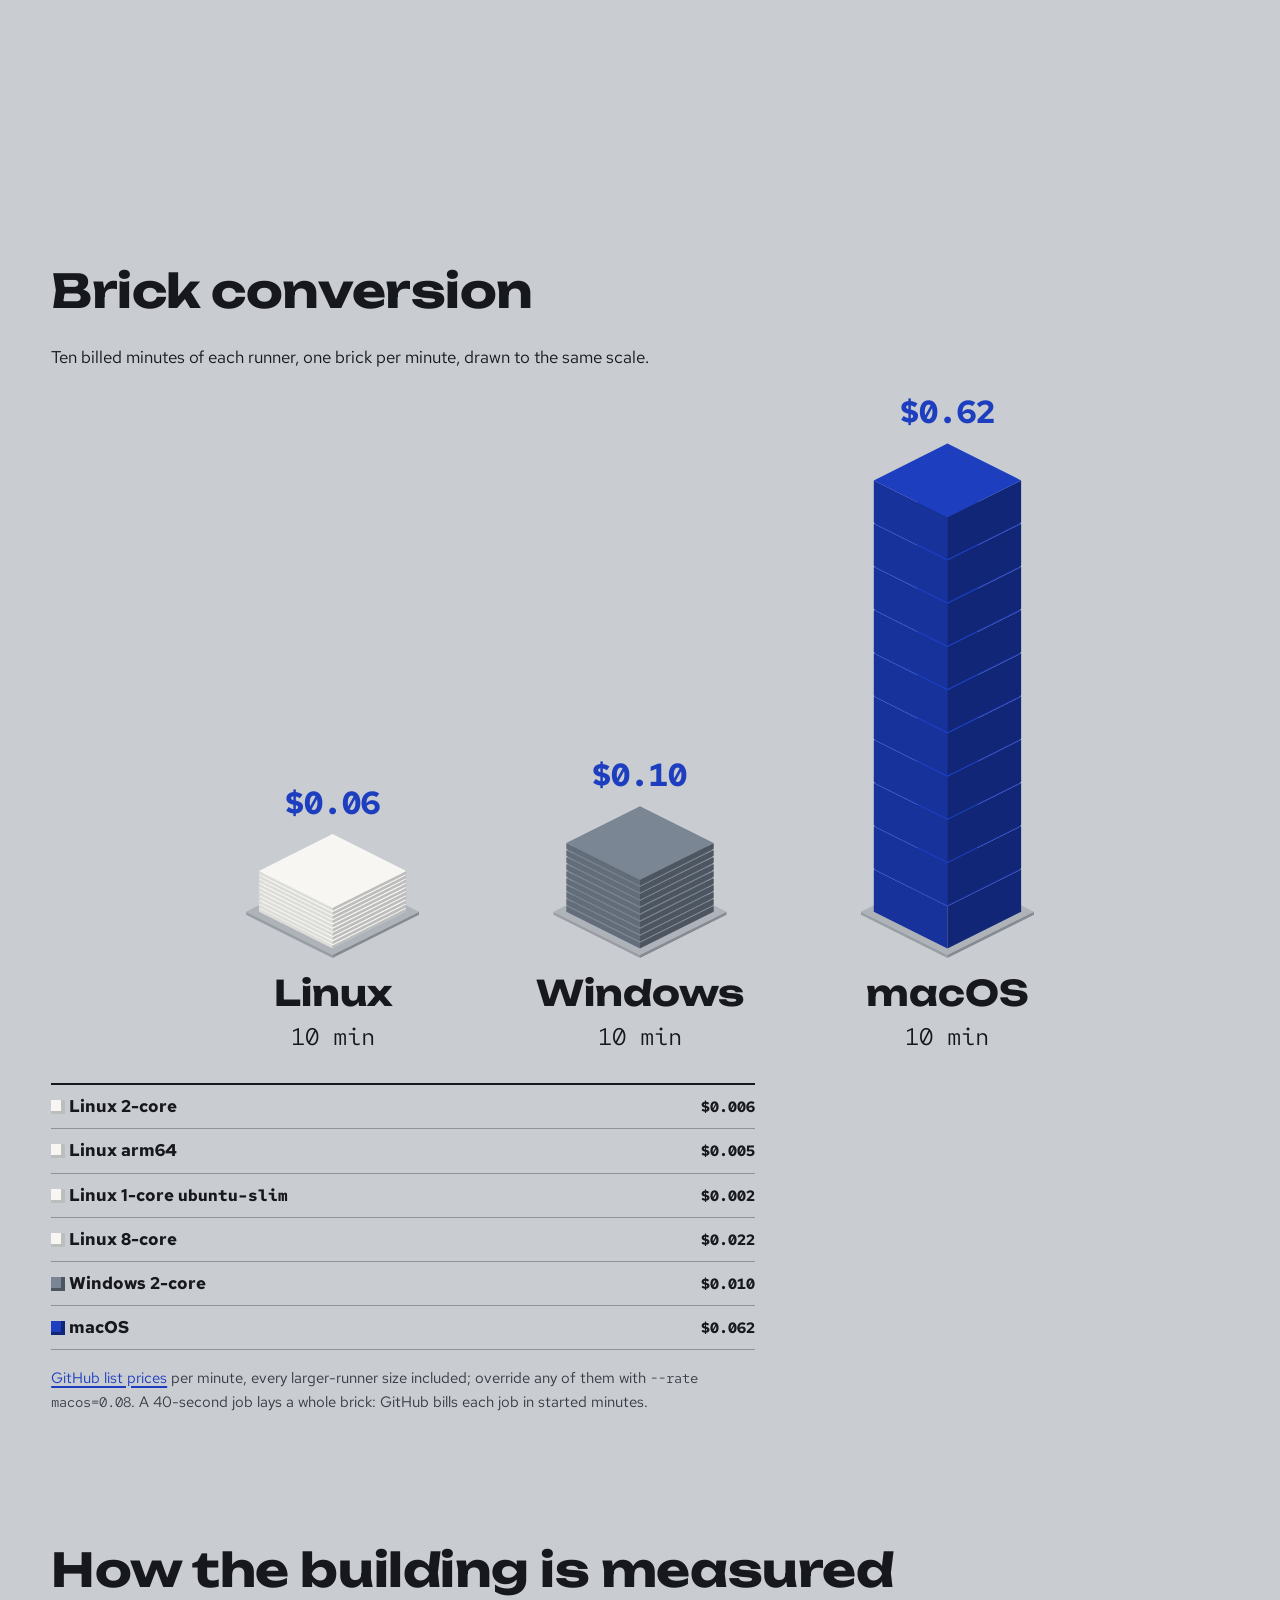
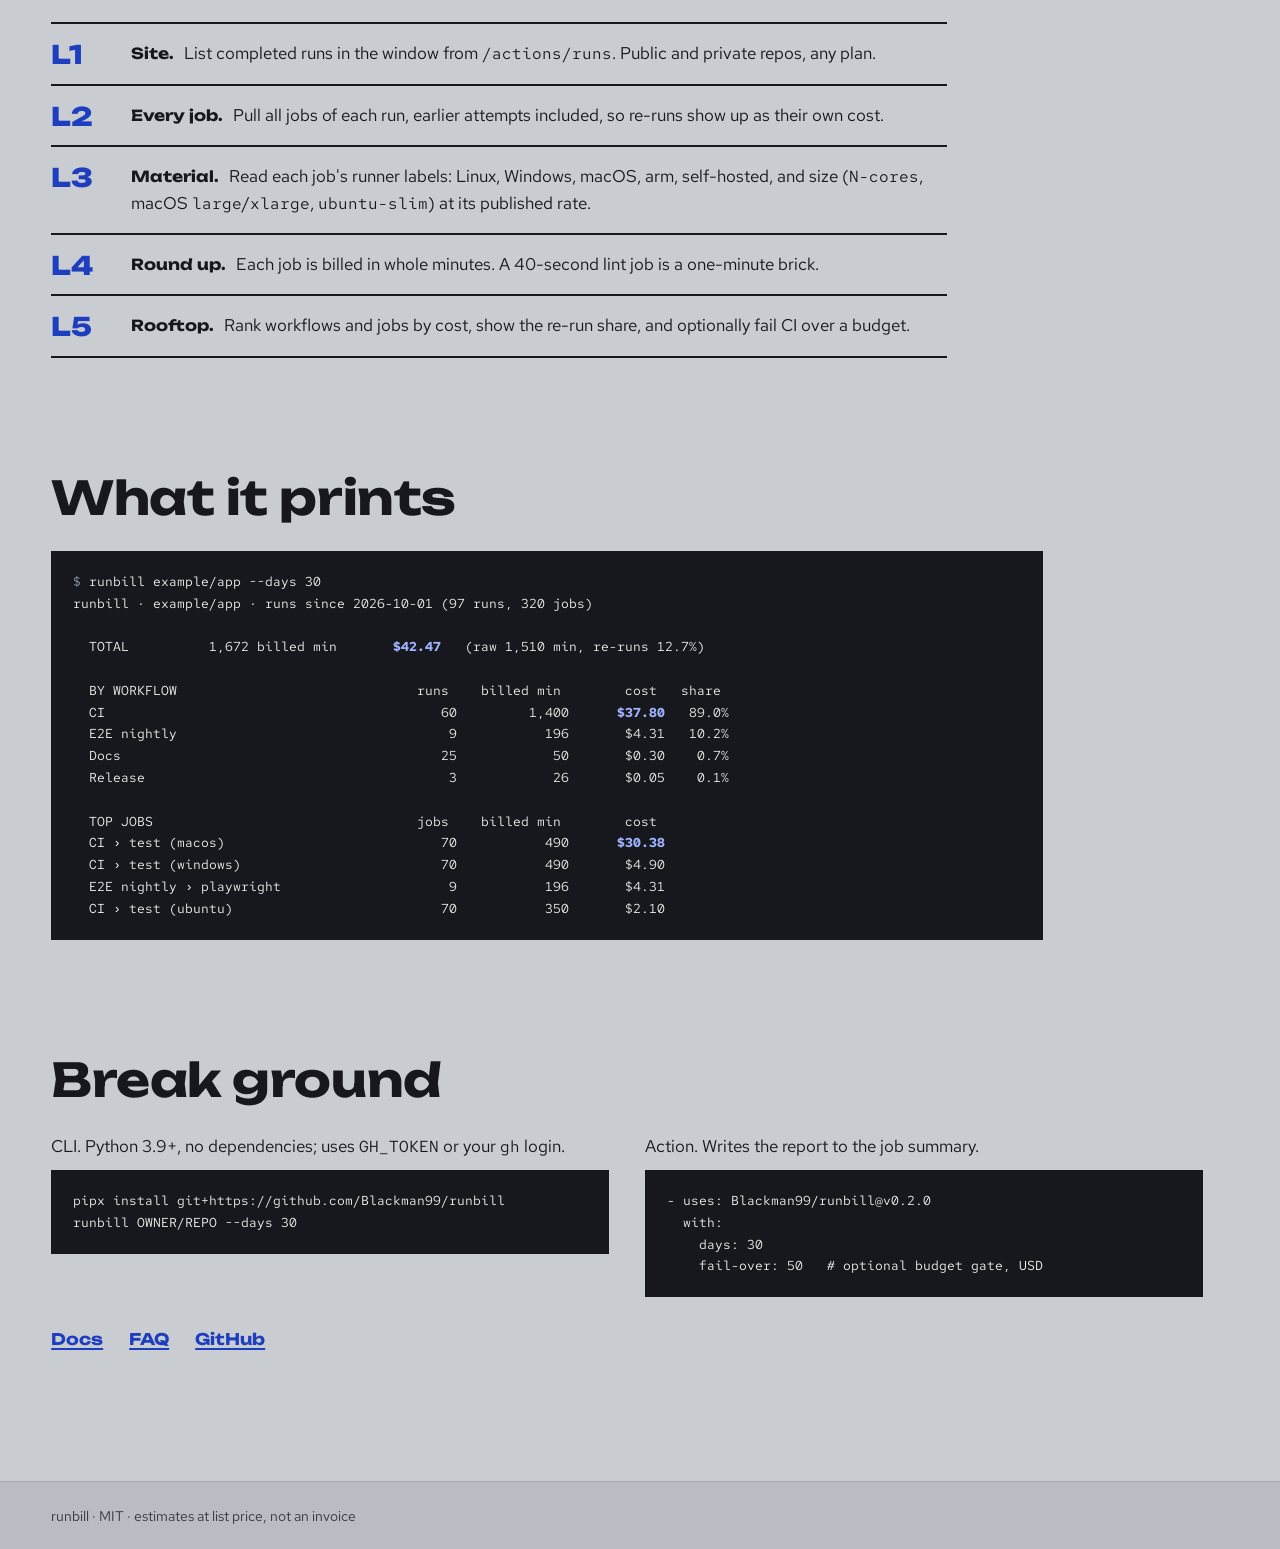
==== commit 0a14dc7e: "release: v0.2.0 Bump version, move CHANGELOG Unreleased into v0.2.0 (2026-10-12), update @v0.2.0 ref" ====
--- a/site/index.html
+++ b/site/index.html
@@ -170,7 +170,7 @@
     </div>
     <div>
       <p>Action. Writes the report to the job summary.</p>
-      <pre class="term"><code>- uses: Blackman99/runbill@v0.1.1
+      <pre class="term"><code>- uses: Blackman99/runbill@v0.2.0
   with:
     days: 30
     fail-over: 50   # optional budget gate, USD</code></pre>
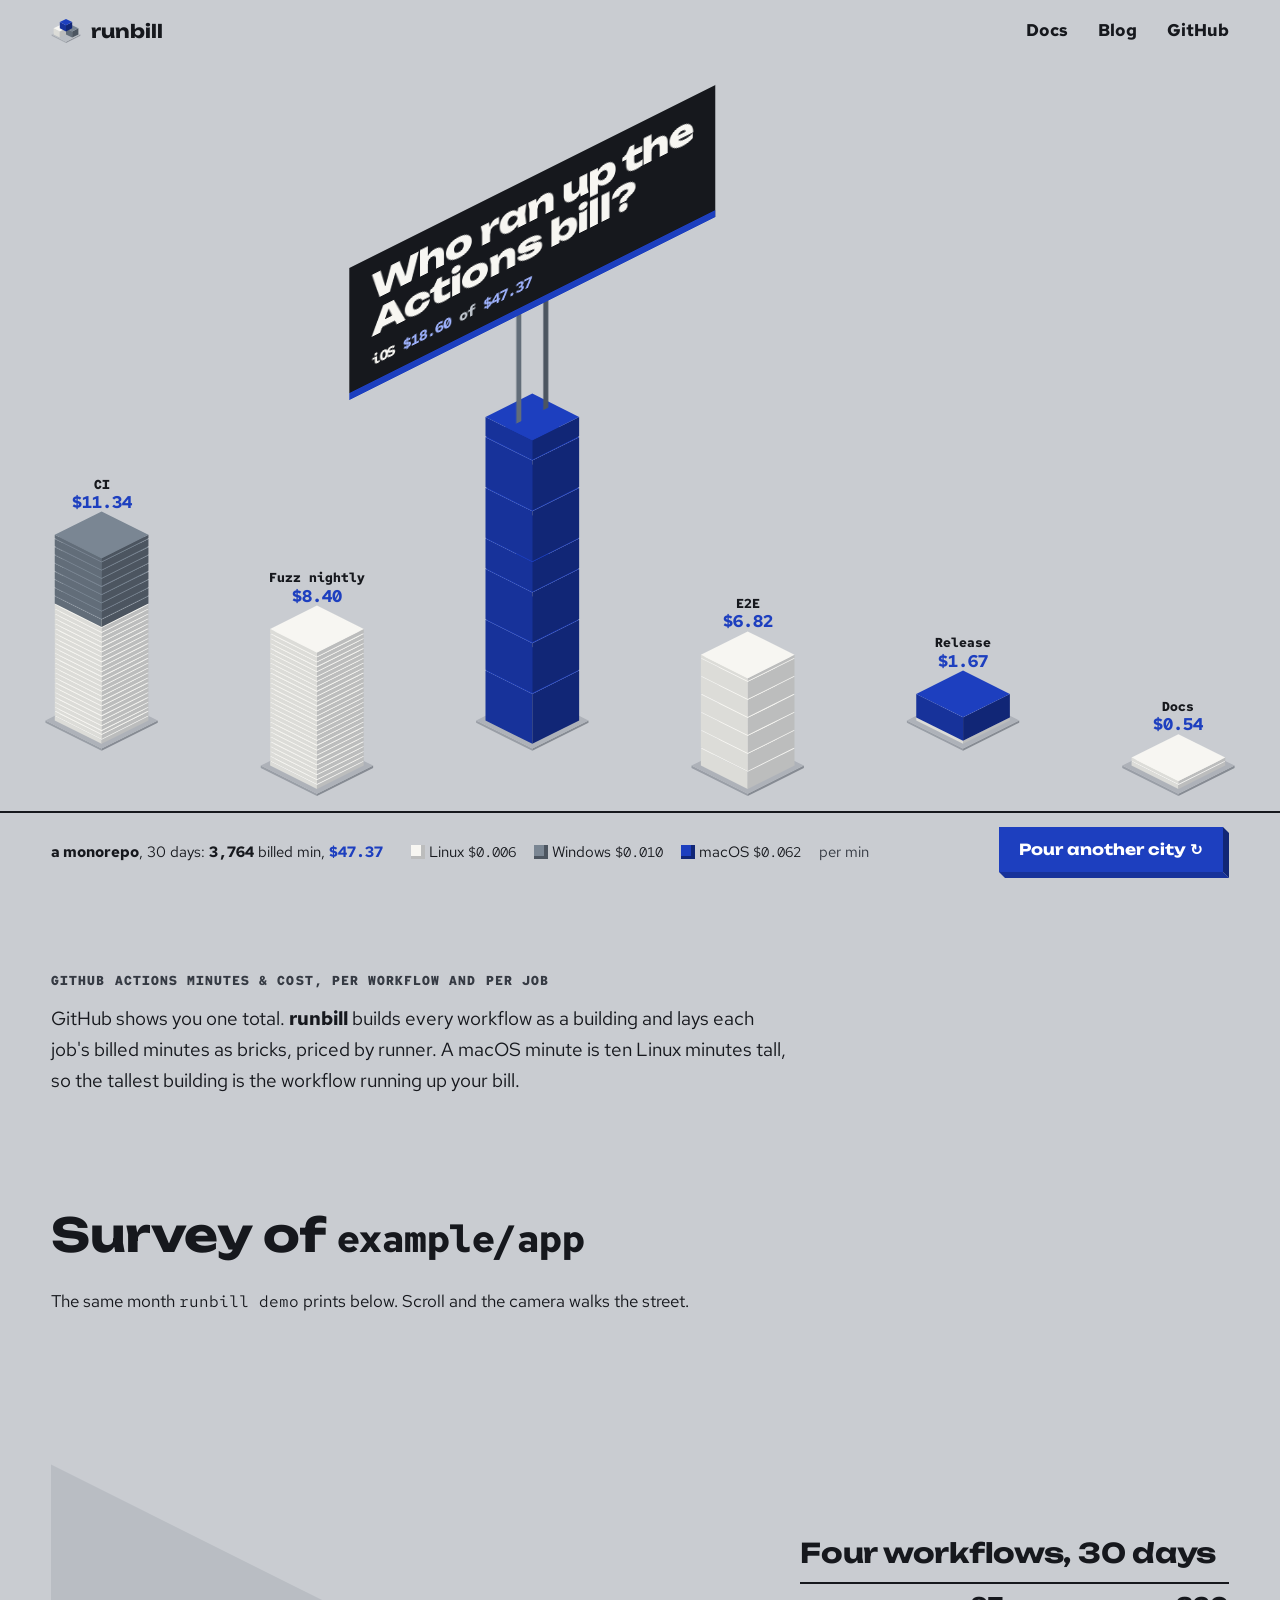
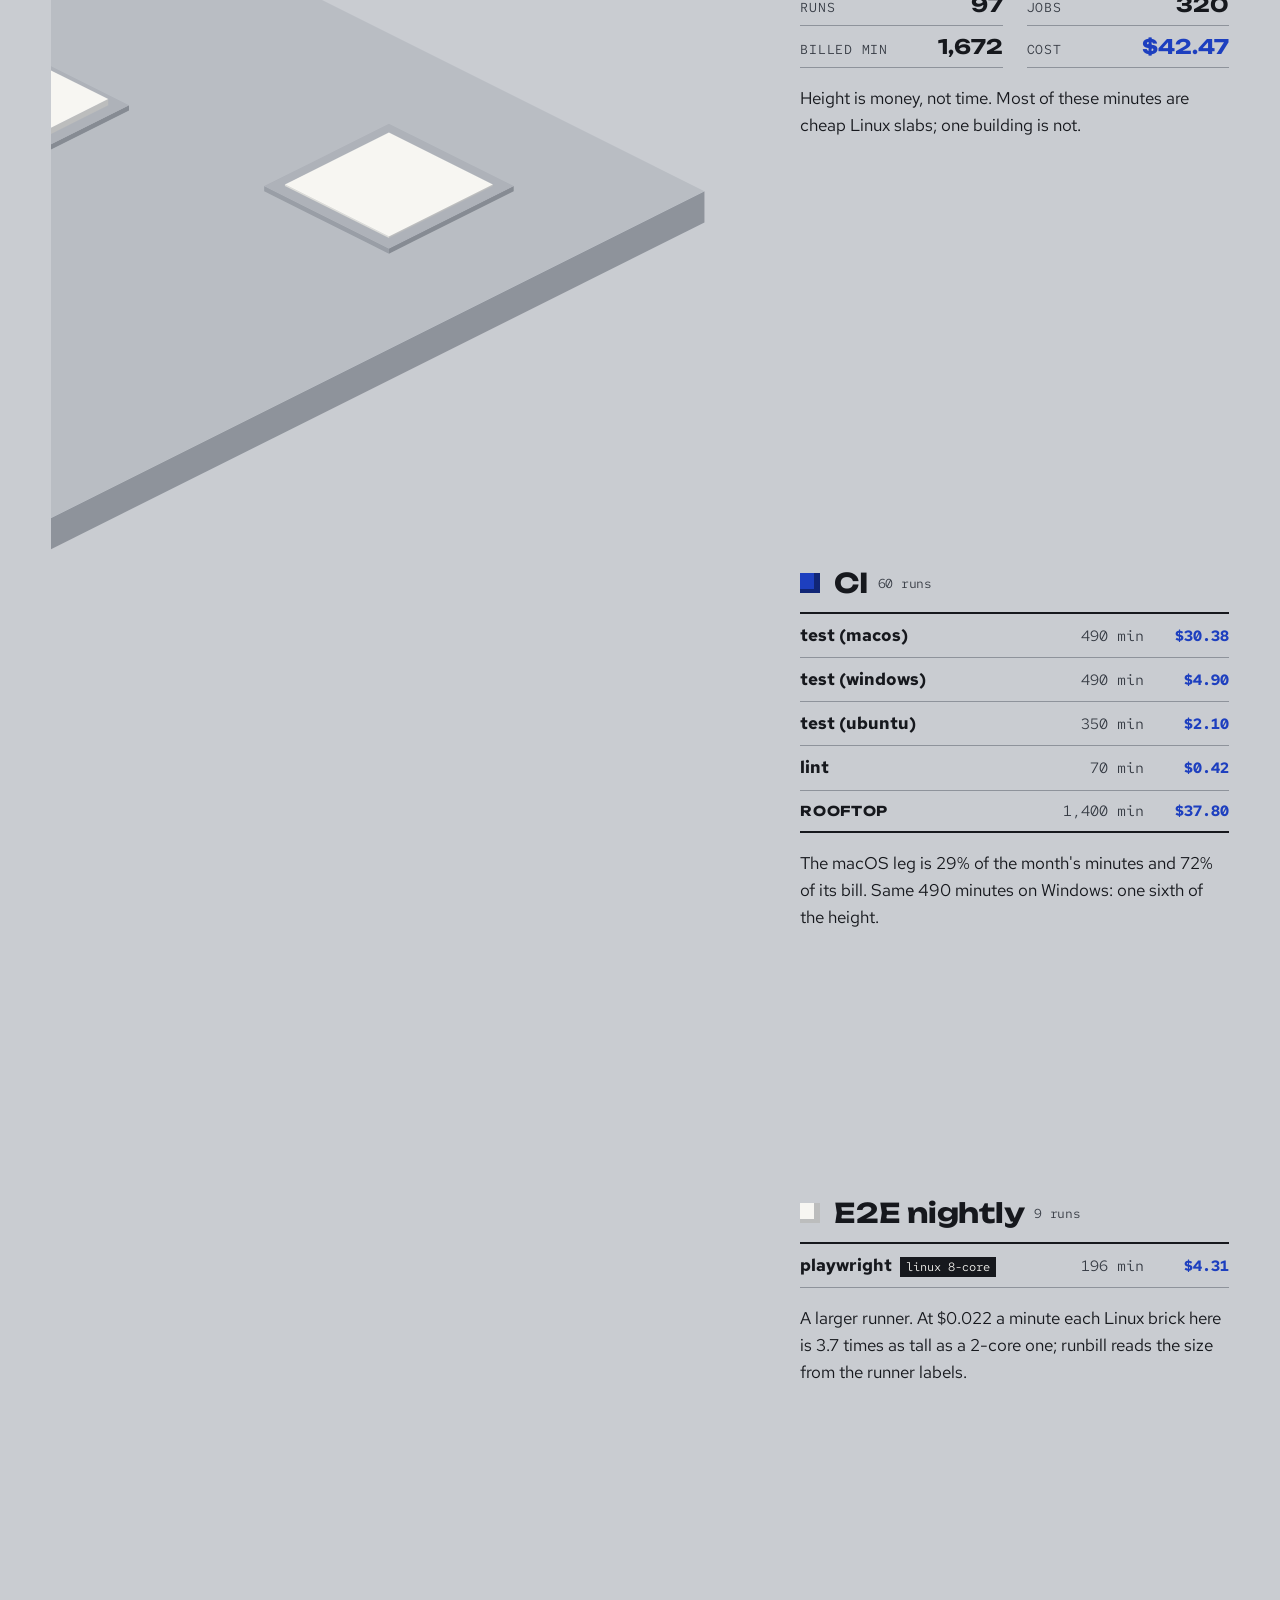
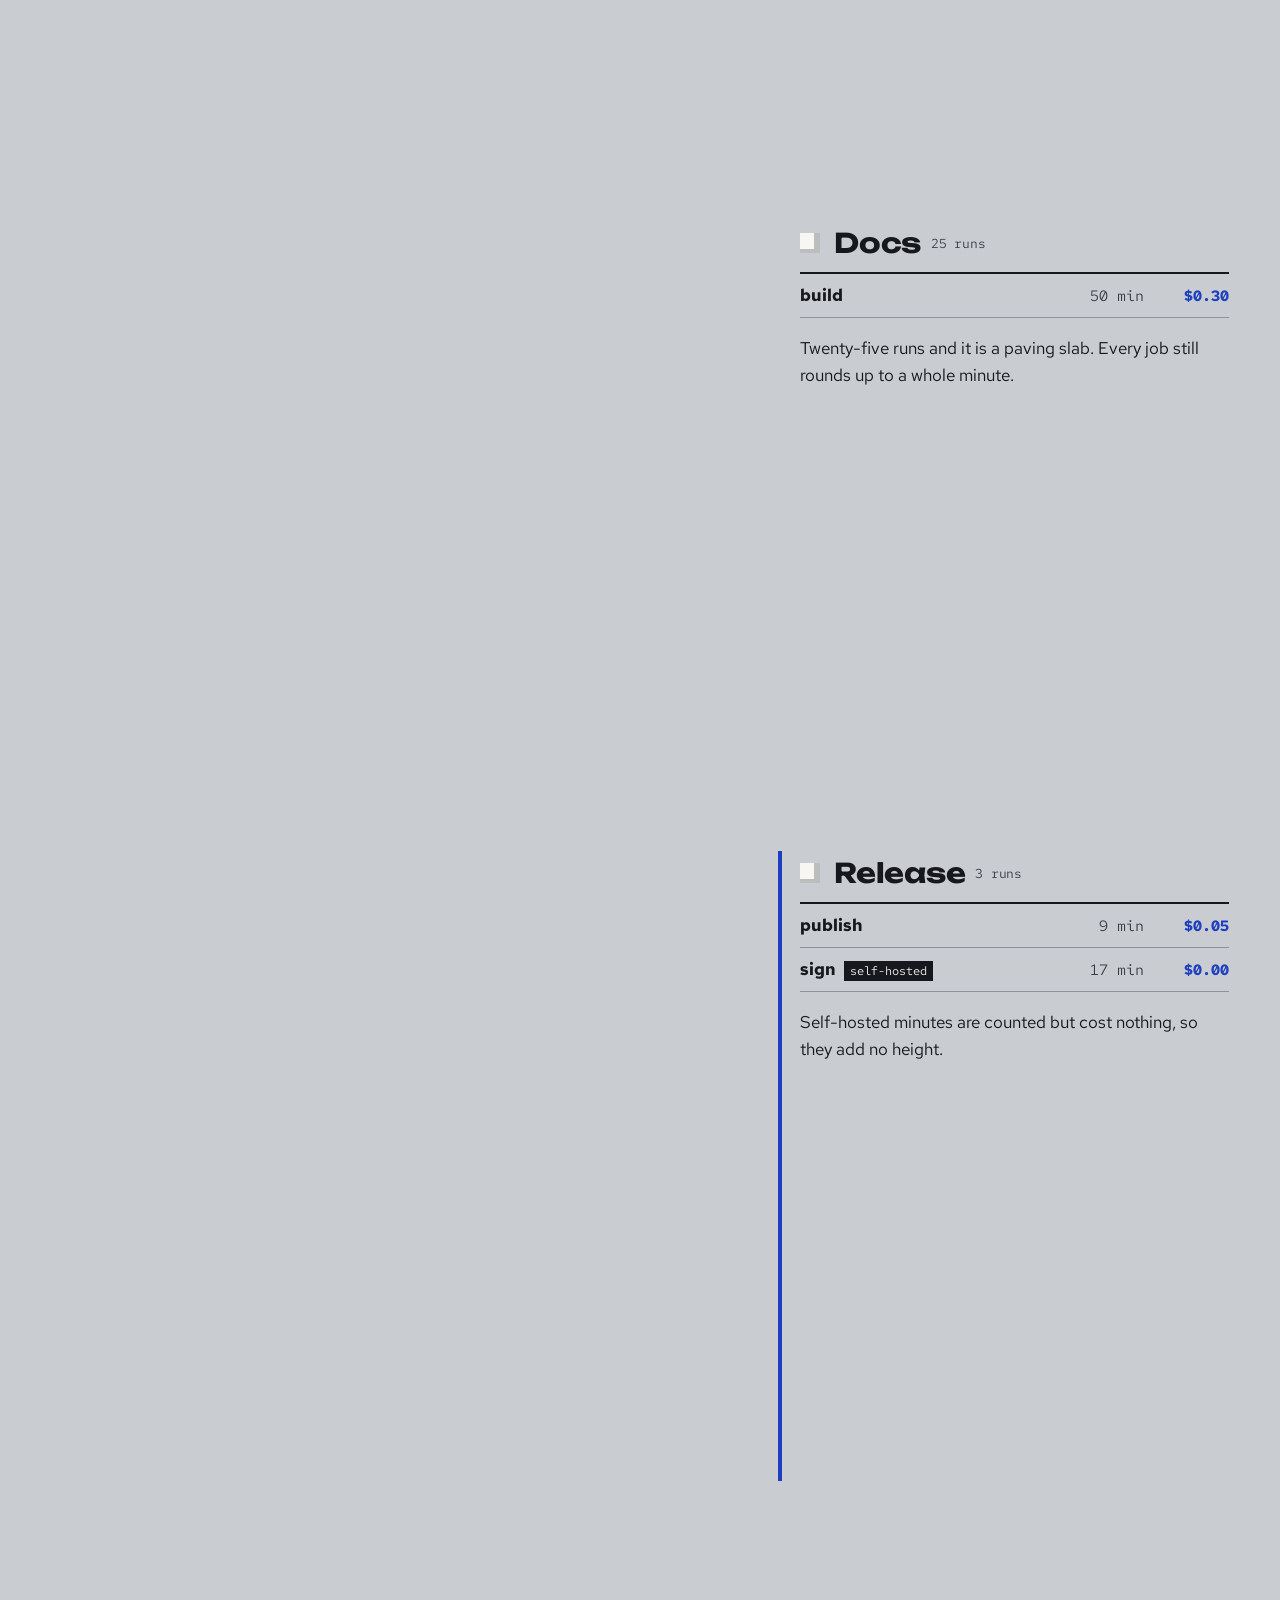
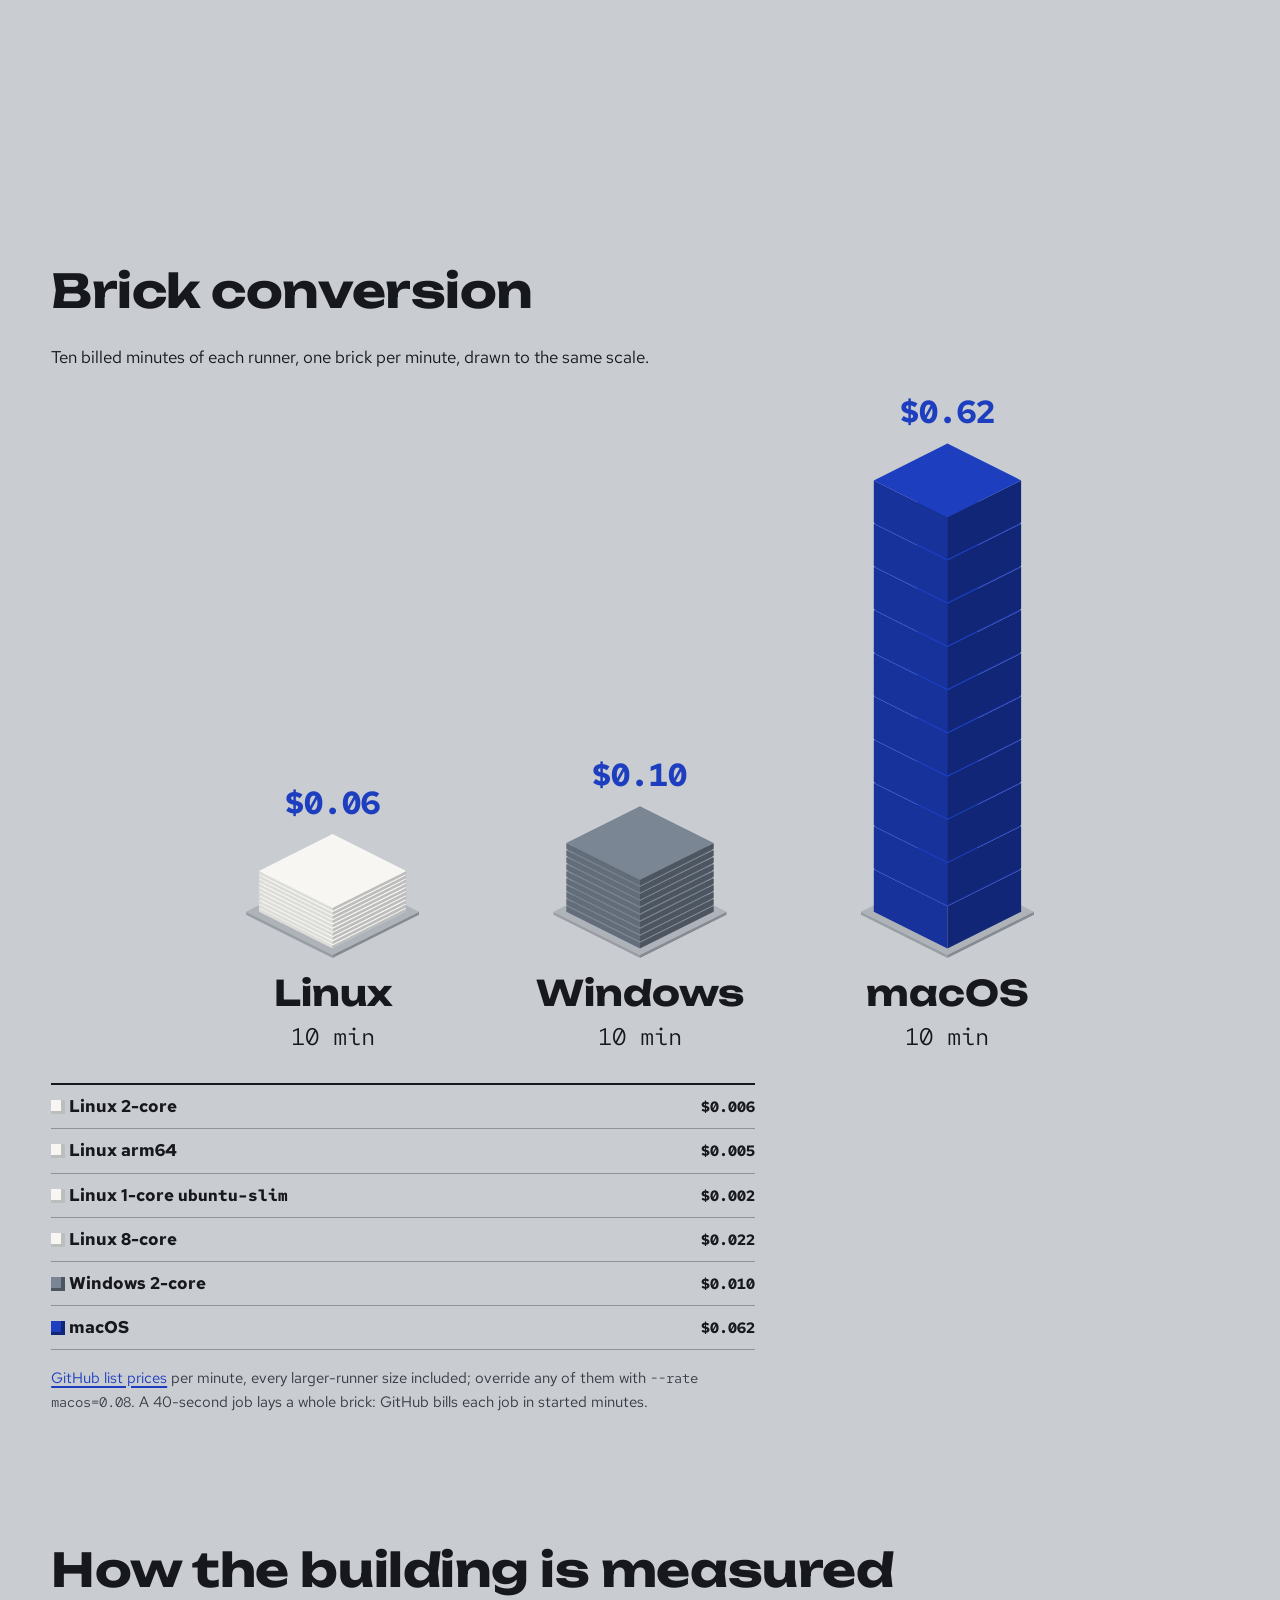
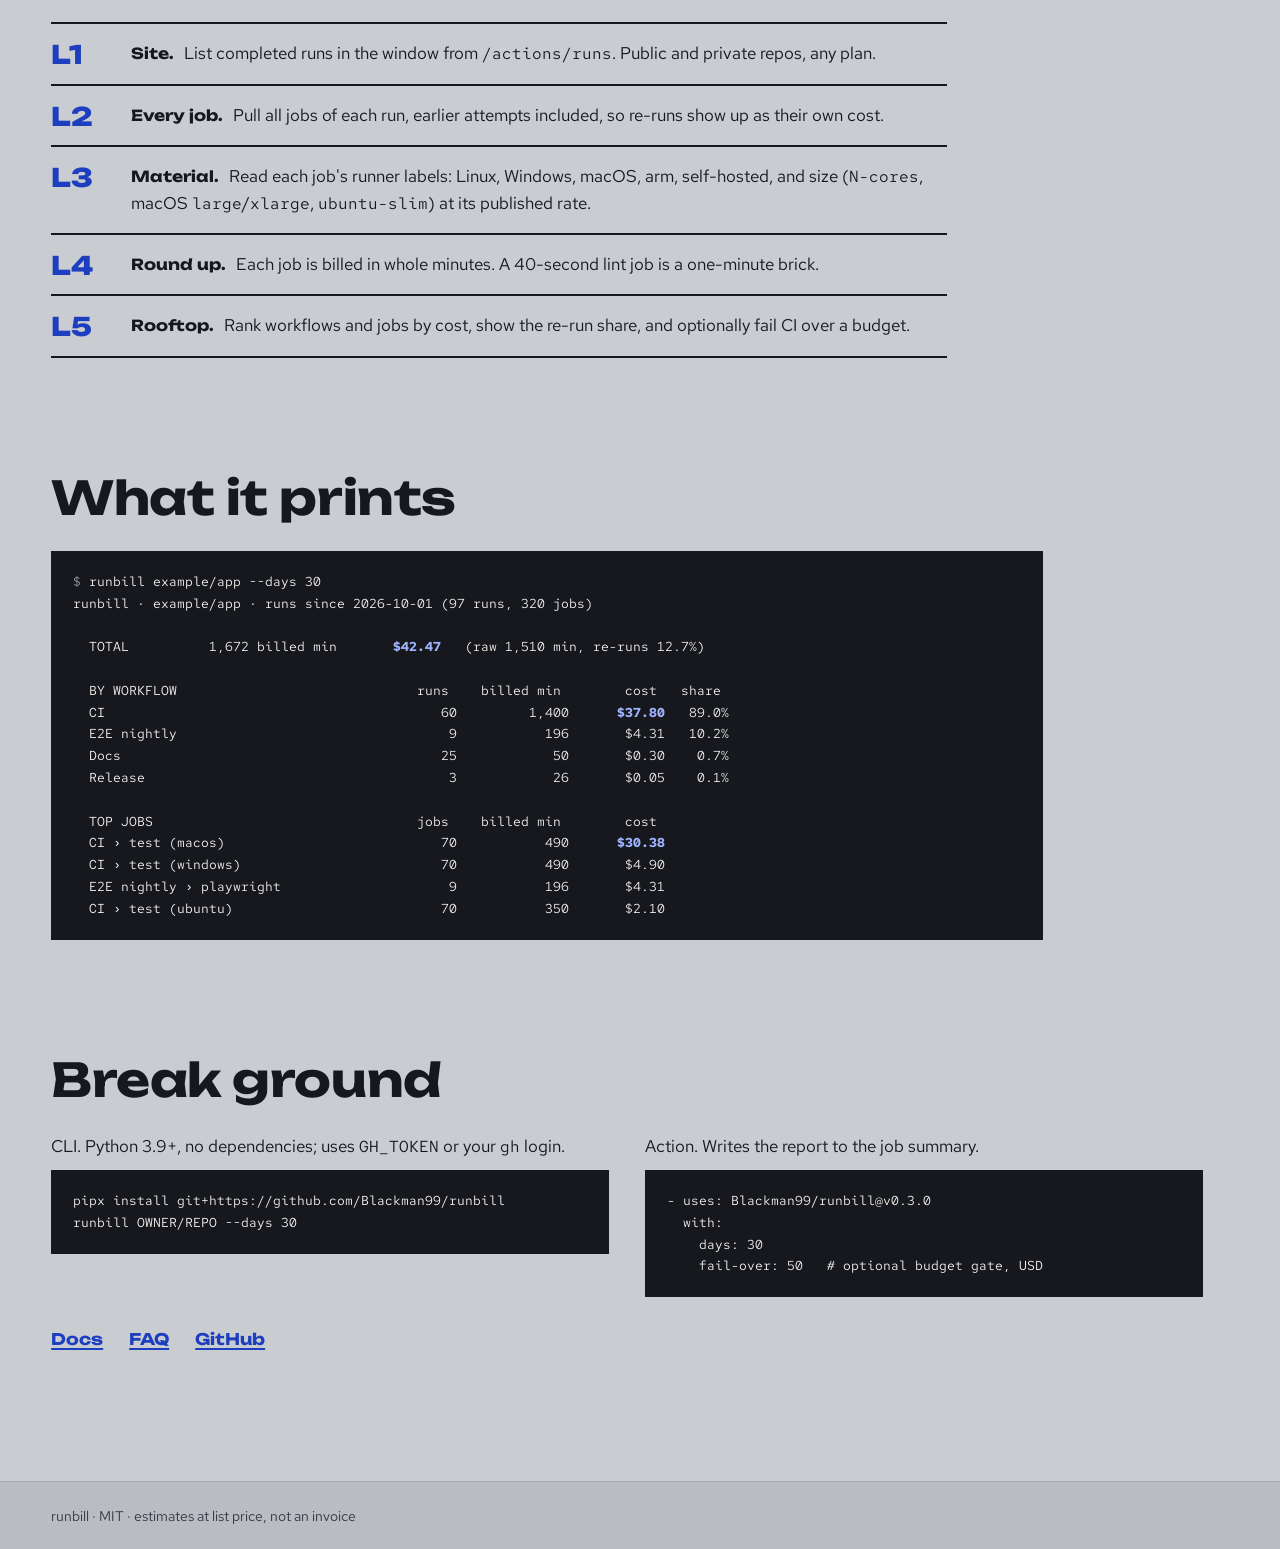
==== commit b4d24262: "release: v0.3.0" ====
--- a/site/index.html
+++ b/site/index.html
@@ -170,7 +170,7 @@
     </div>
     <div>
       <p>Action. Writes the report to the job summary.</p>
-      <pre class="term"><code>- uses: Blackman99/runbill@v0.2.0
+      <pre class="term"><code>- uses: Blackman99/runbill@v0.3.0
   with:
     days: 30
     fail-over: 50   # optional budget gate, USD</code></pre>
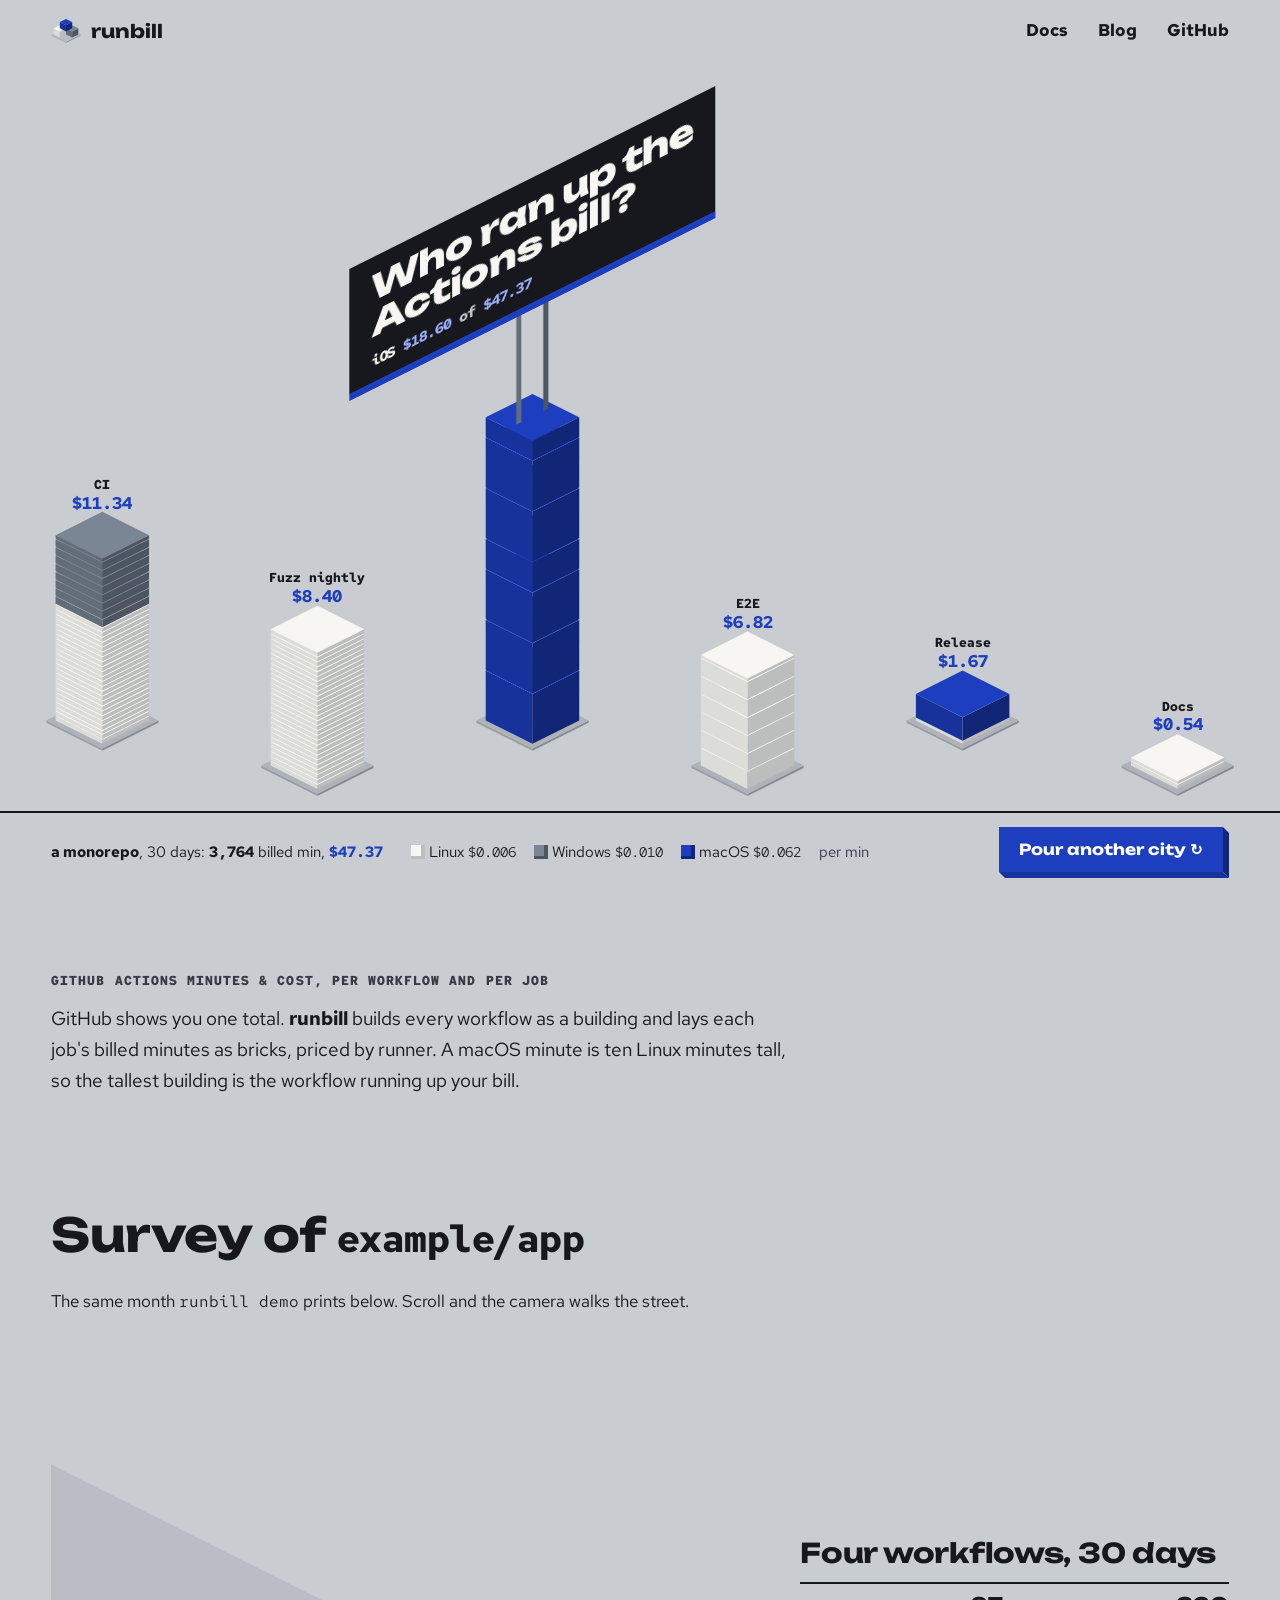
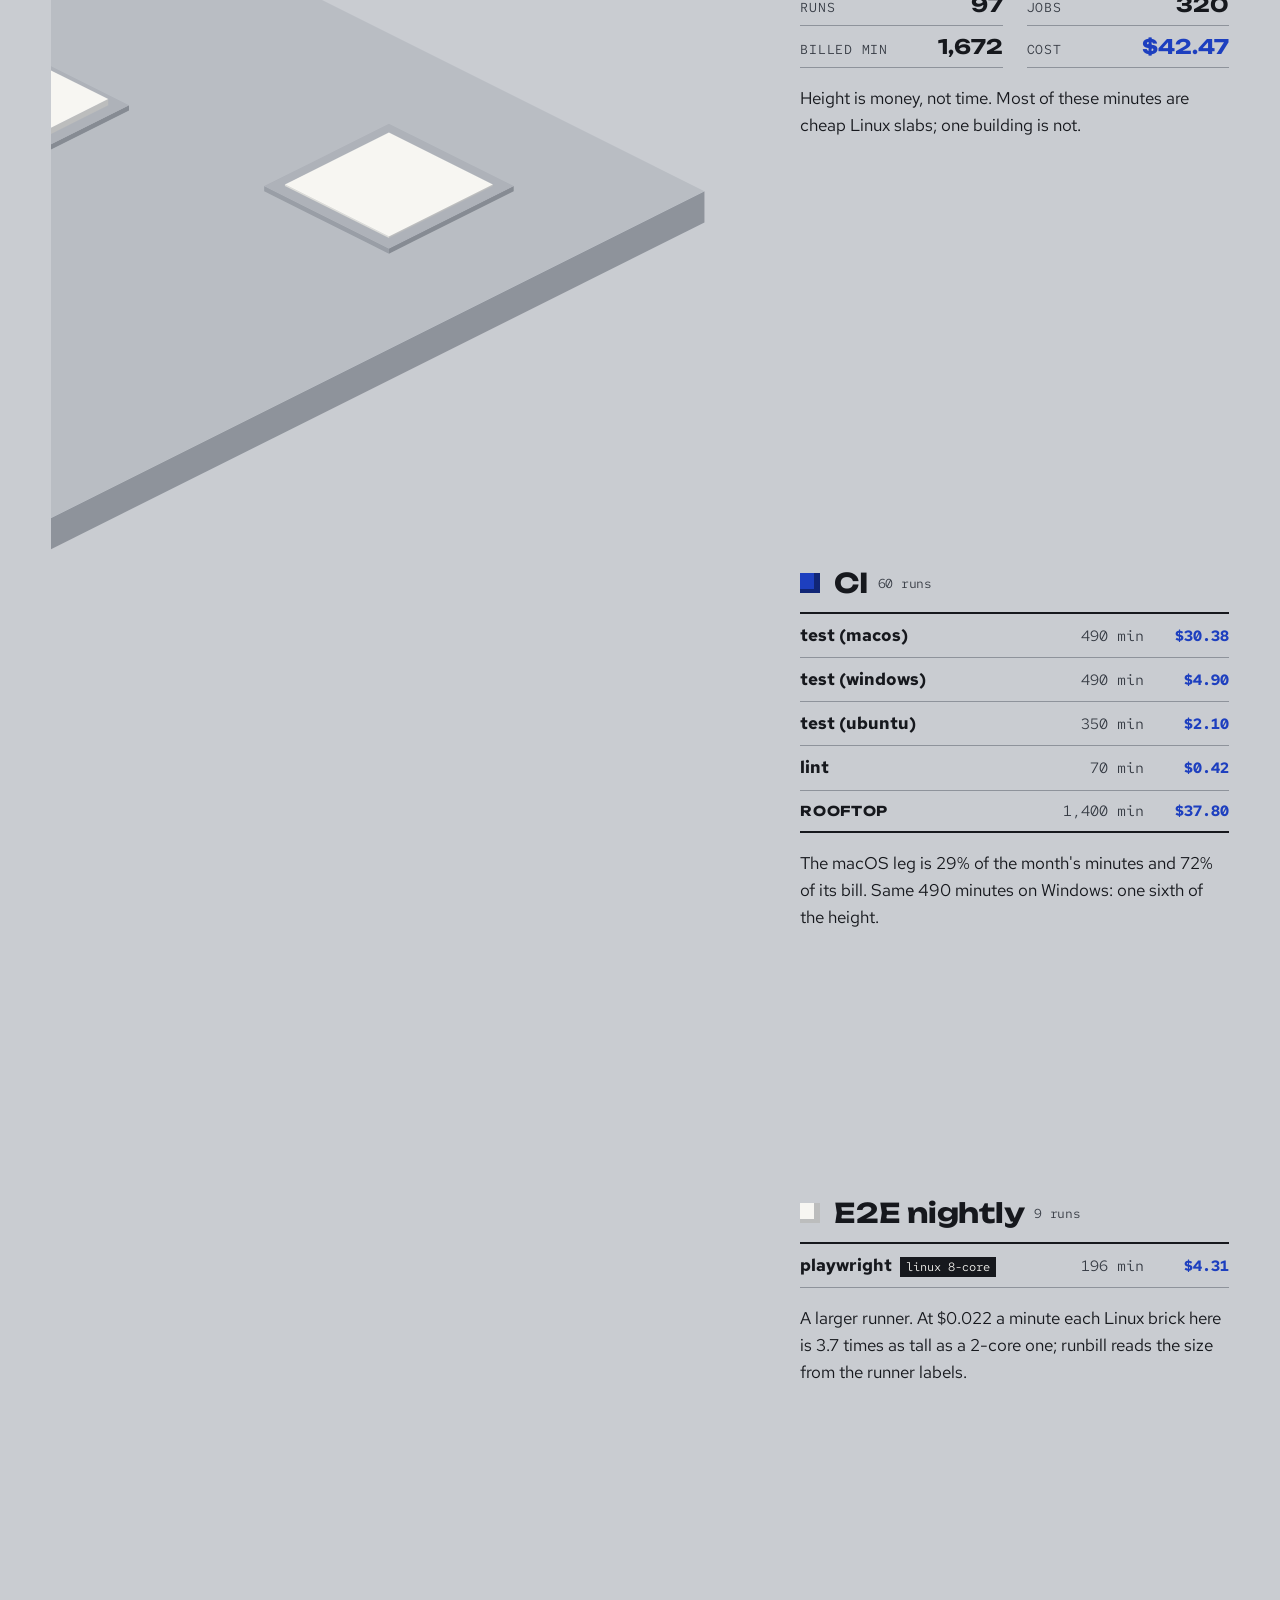
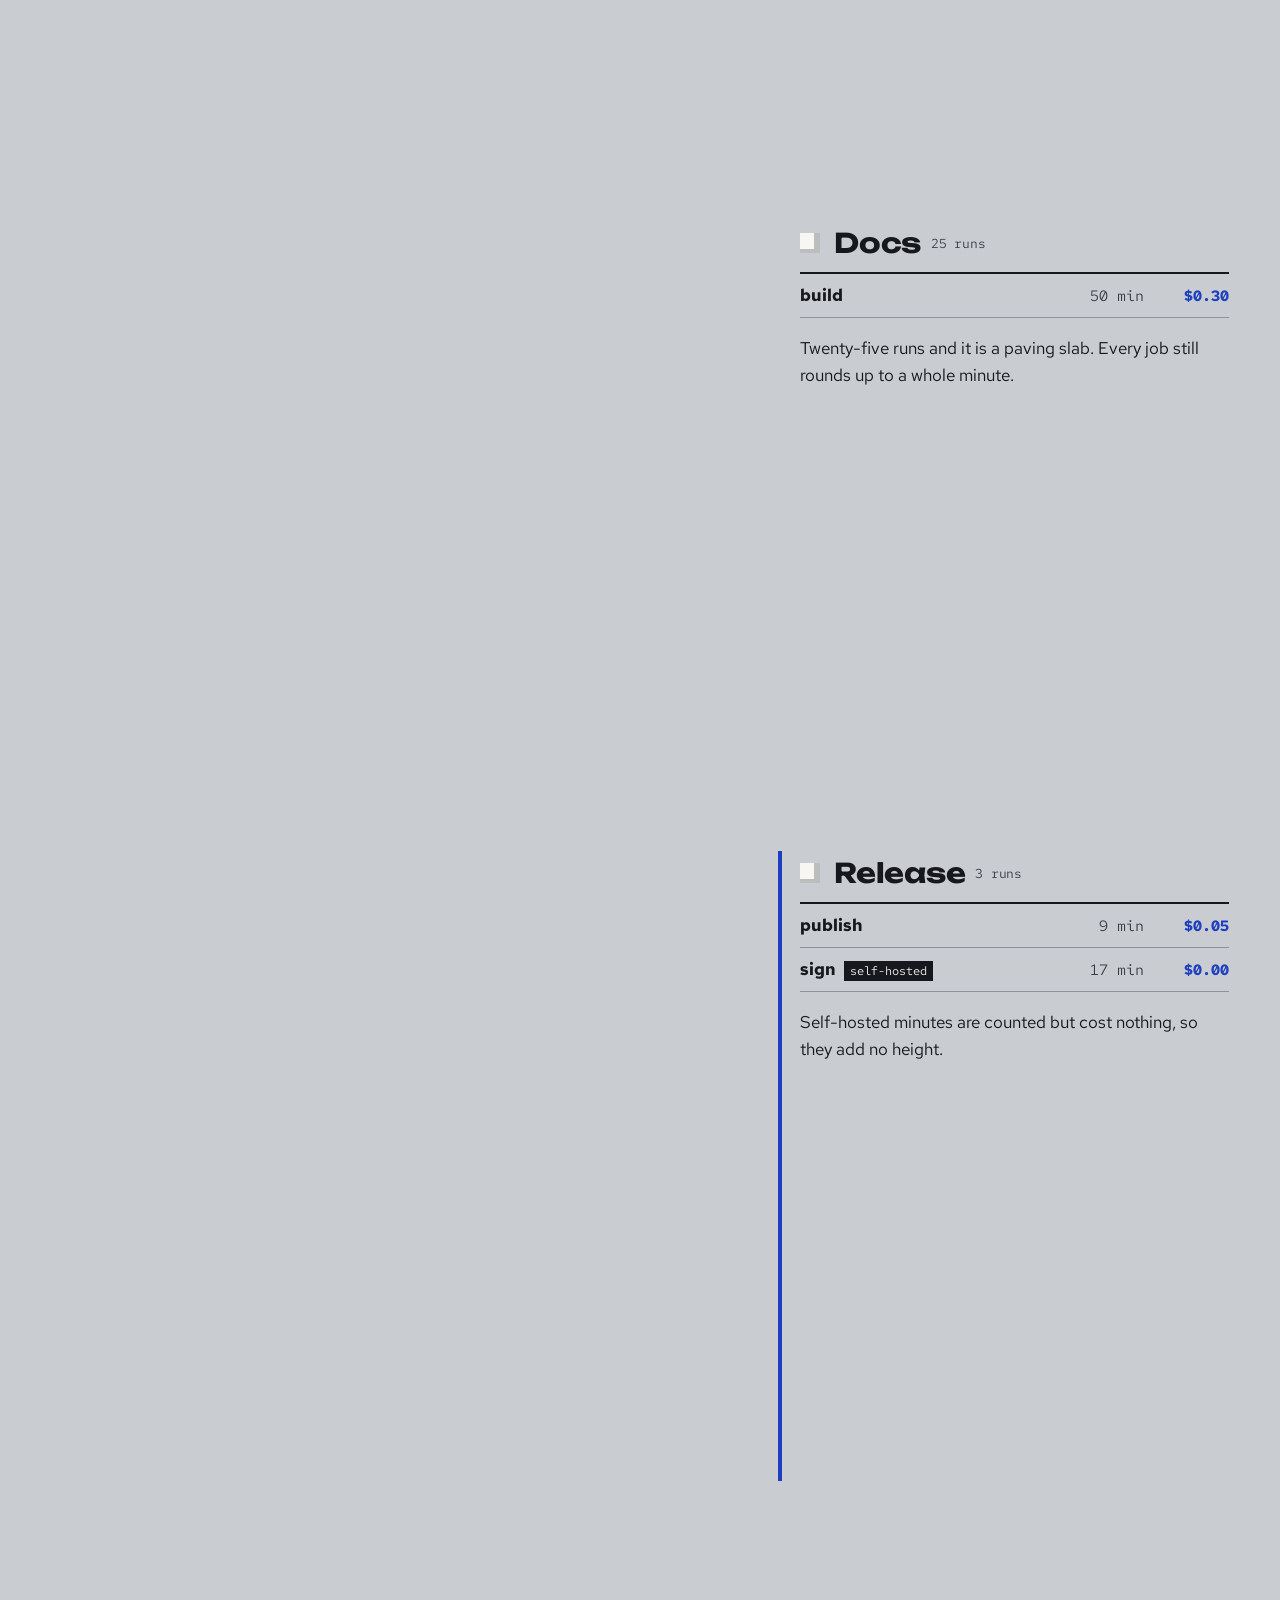
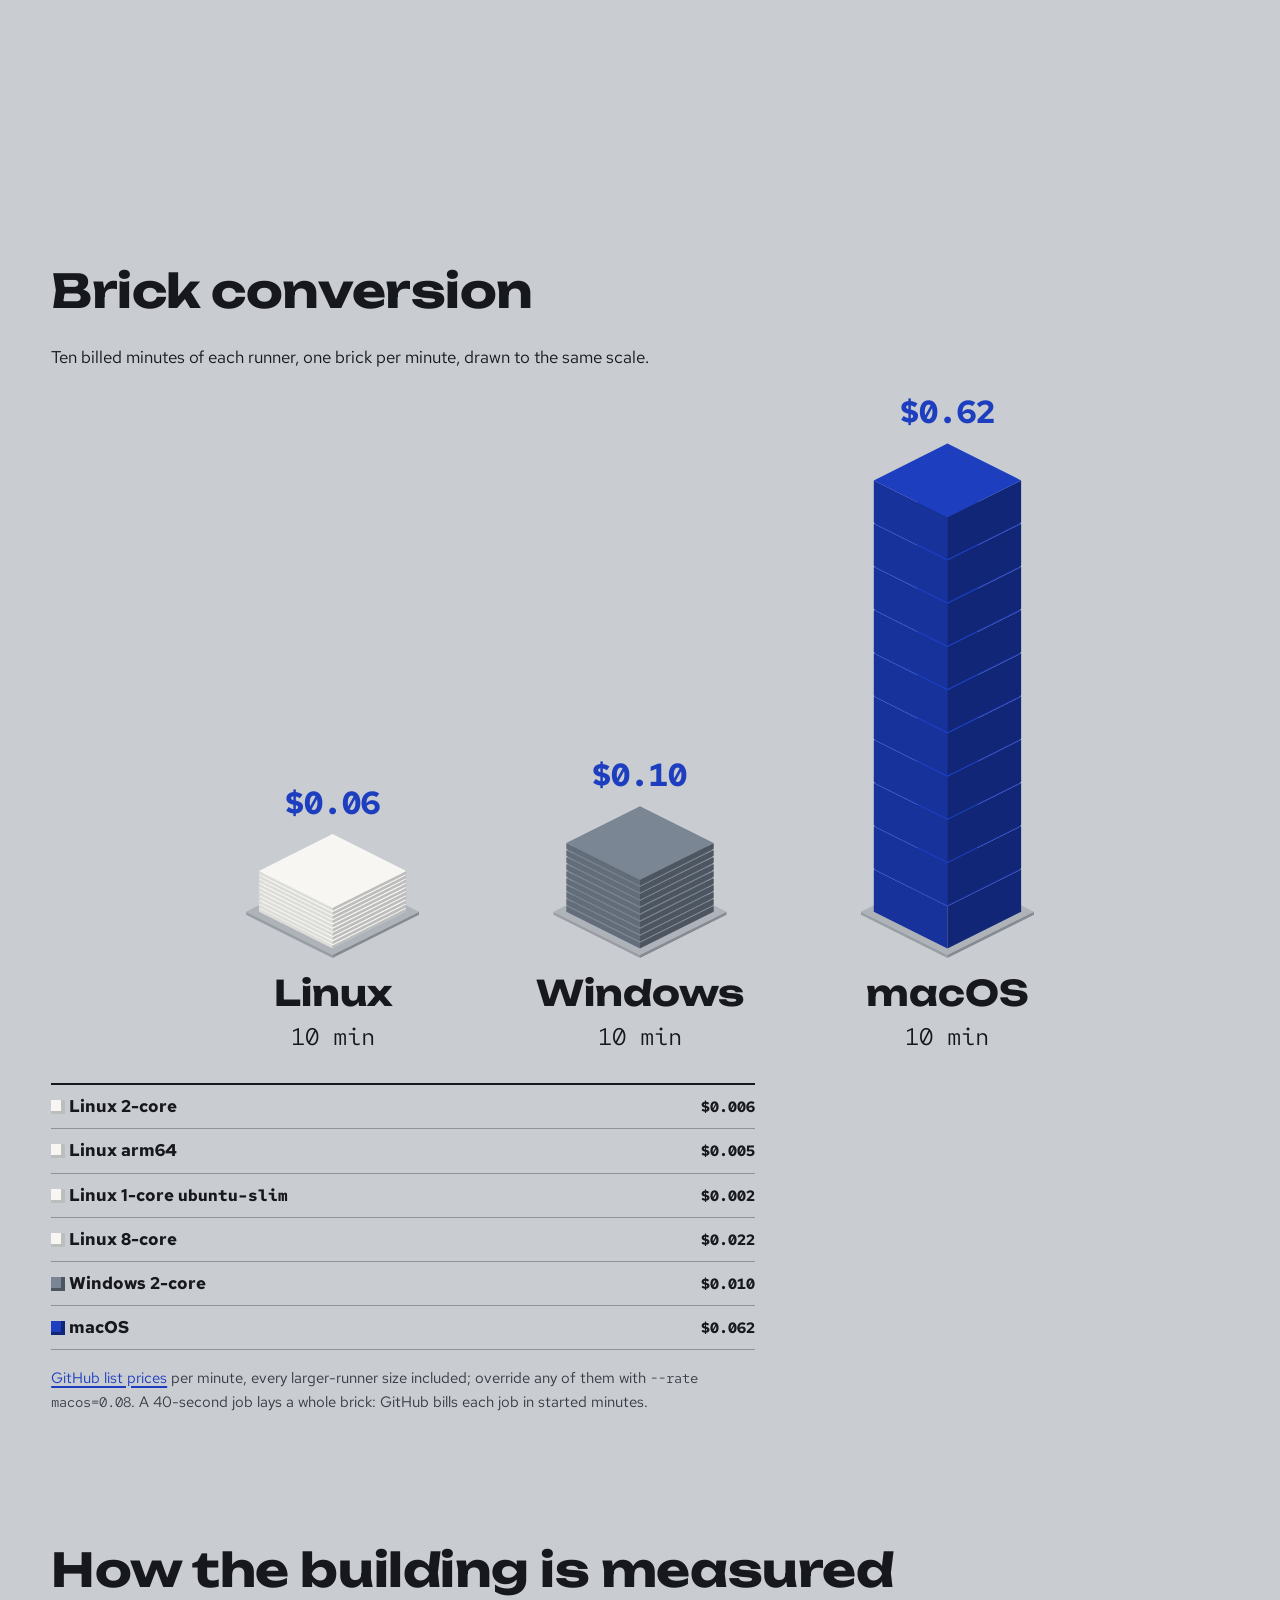
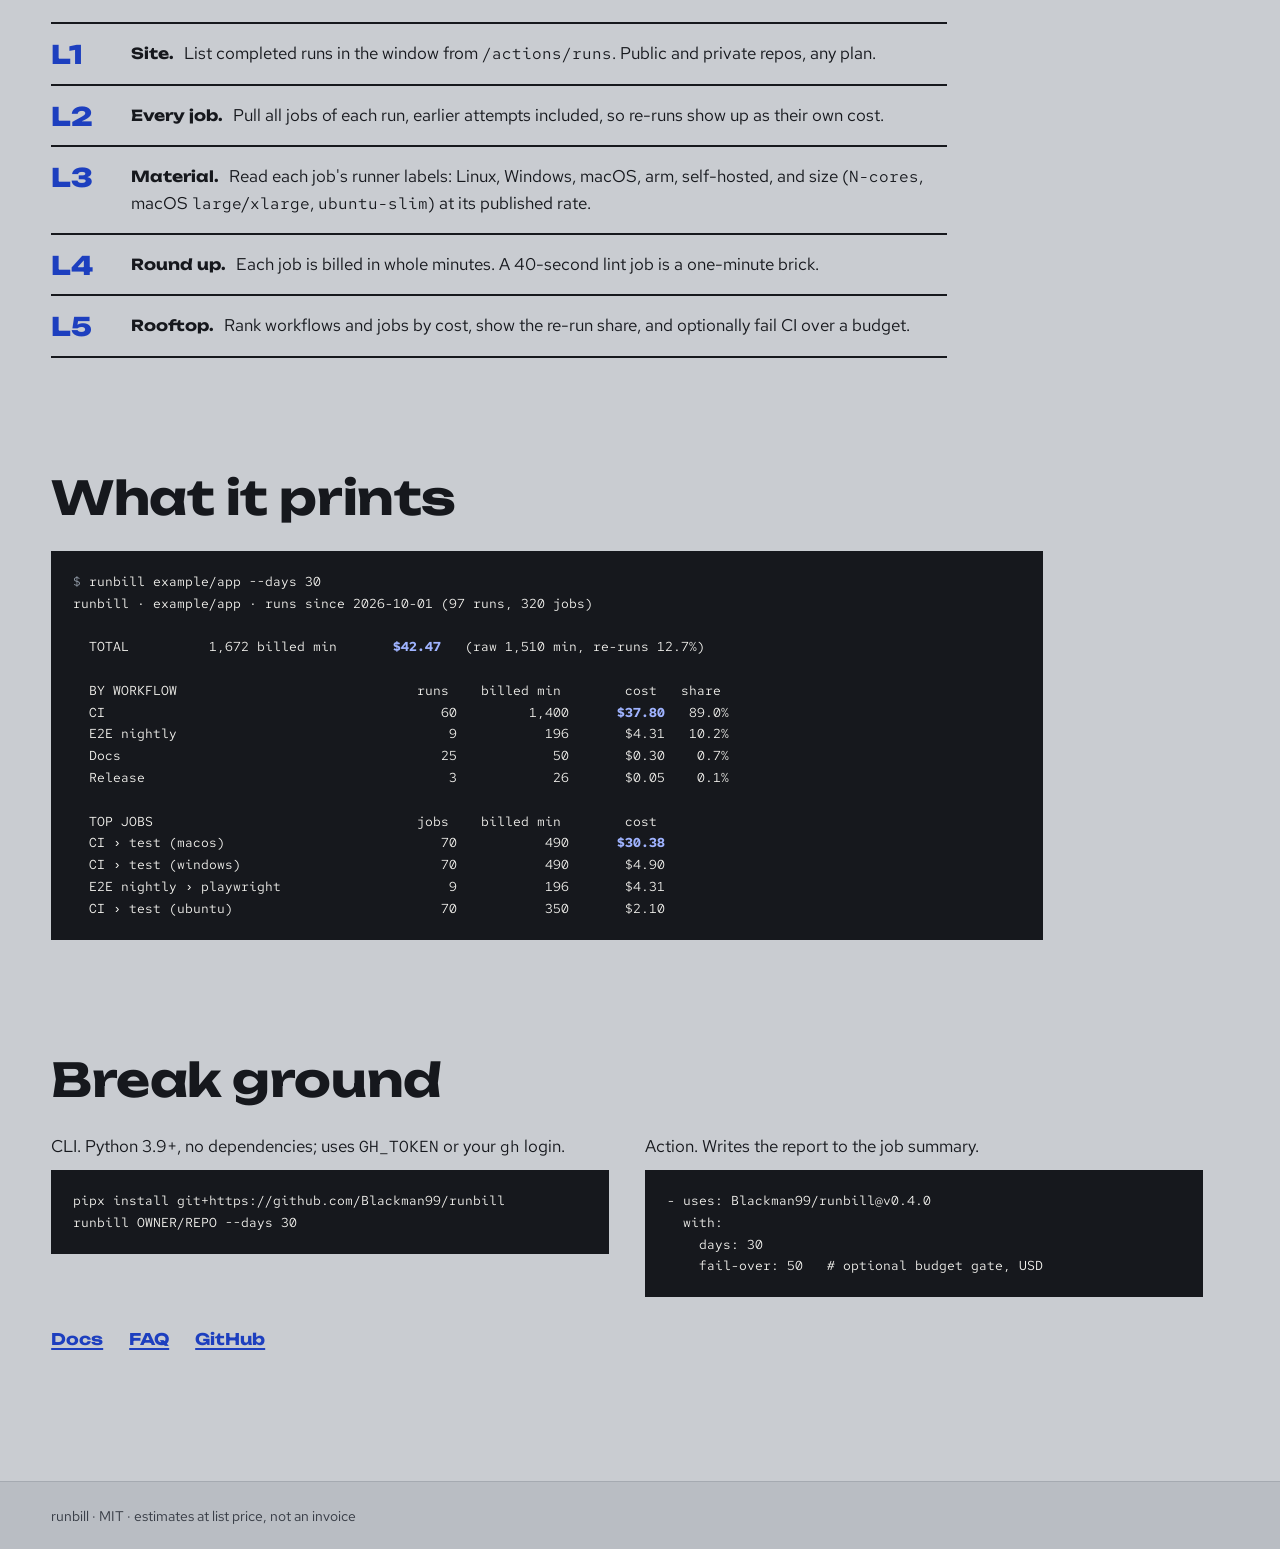
==== commit 3589783b: "release: v0.4.0" ====
--- a/site/index.html
+++ b/site/index.html
@@ -170,7 +170,7 @@
     </div>
     <div>
       <p>Action. Writes the report to the job summary.</p>
-      <pre class="term"><code>- uses: Blackman99/runbill@v0.3.0
+      <pre class="term"><code>- uses: Blackman99/runbill@v0.4.0
   with:
     days: 30
     fail-over: 50   # optional budget gate, USD</code></pre>
